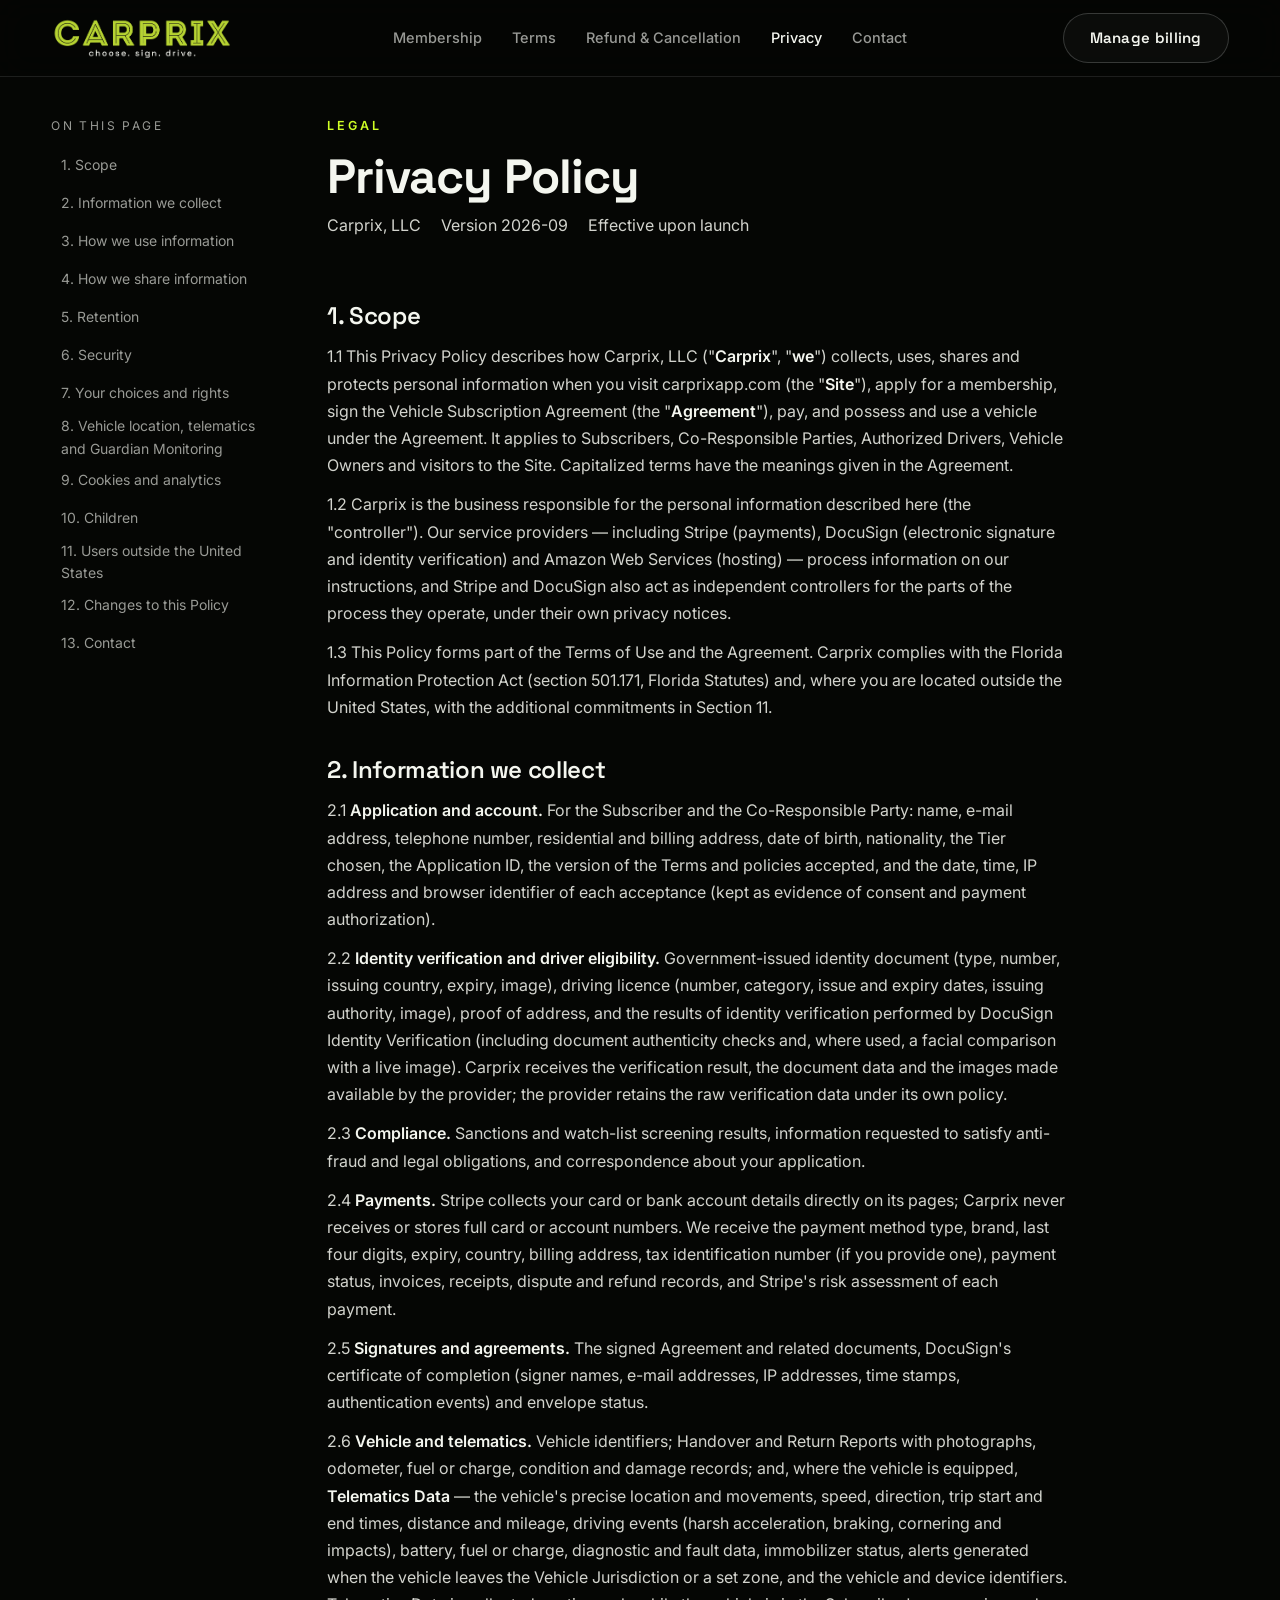
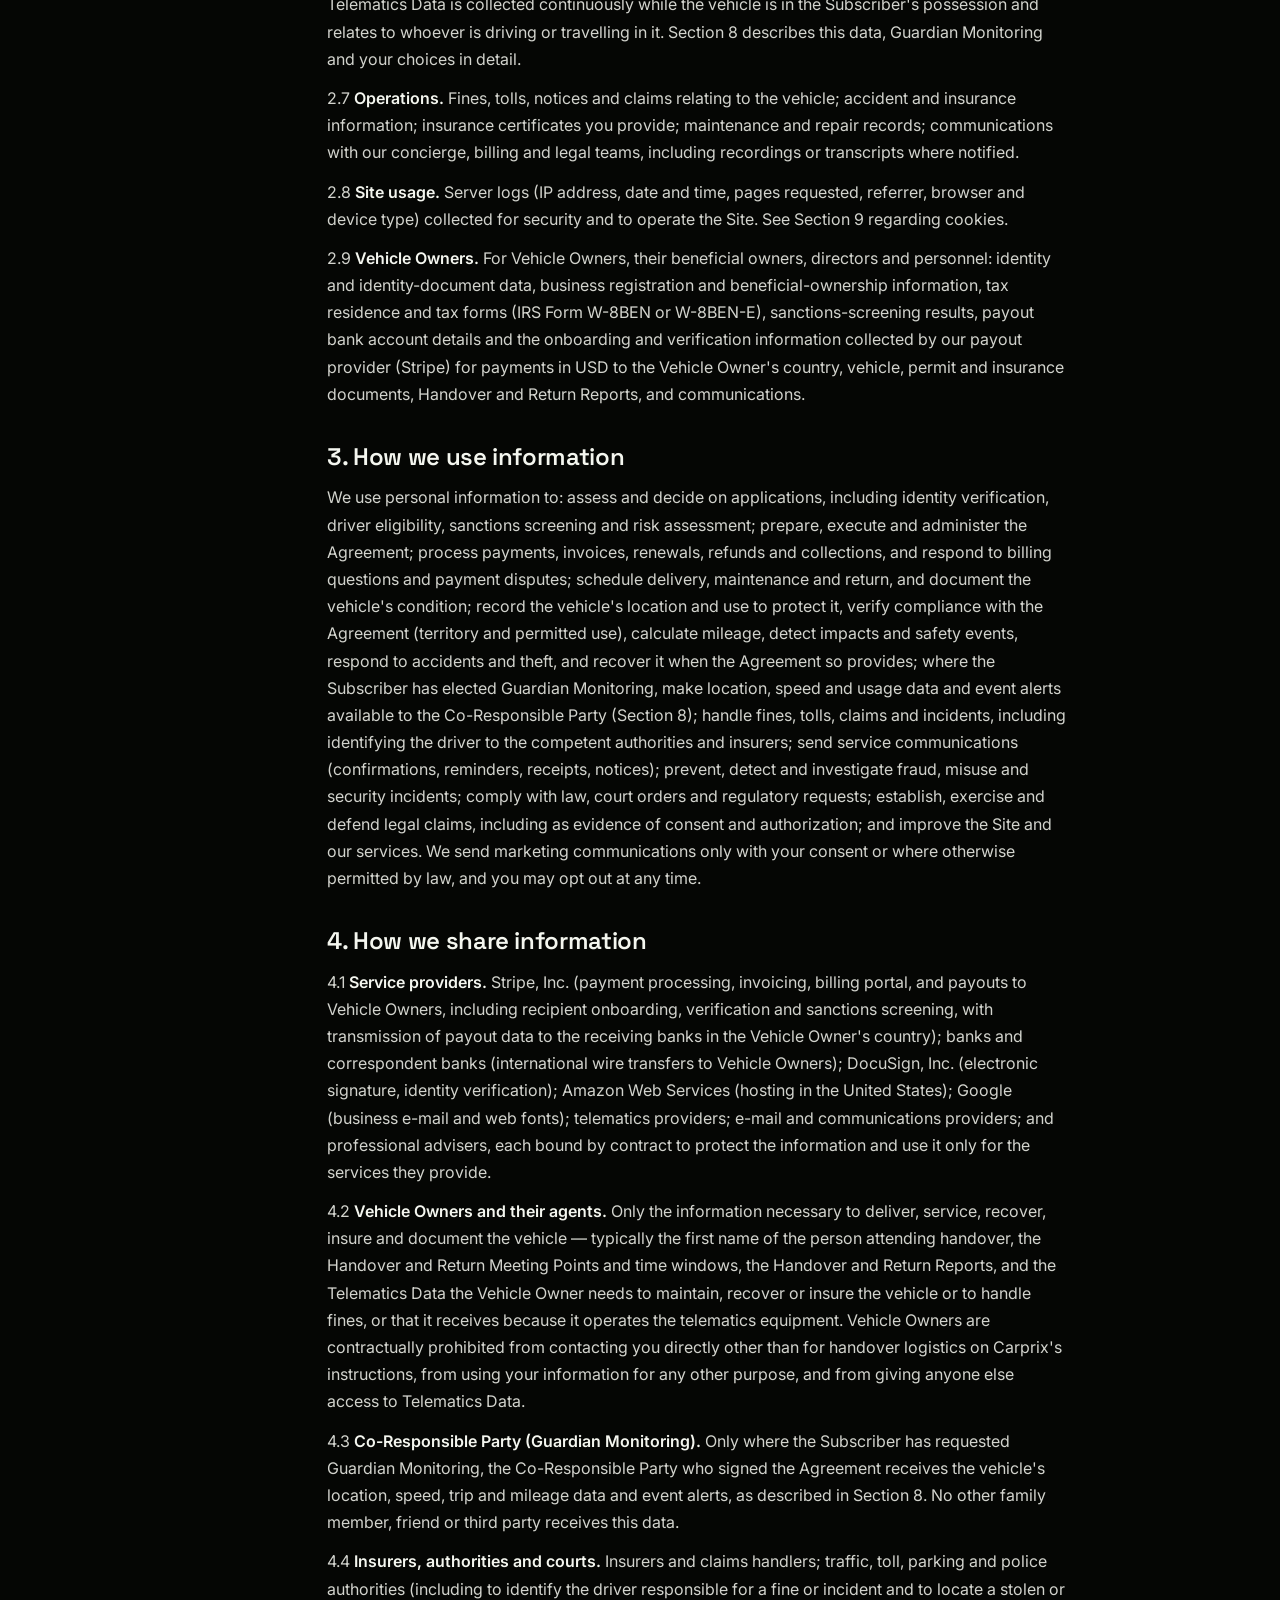
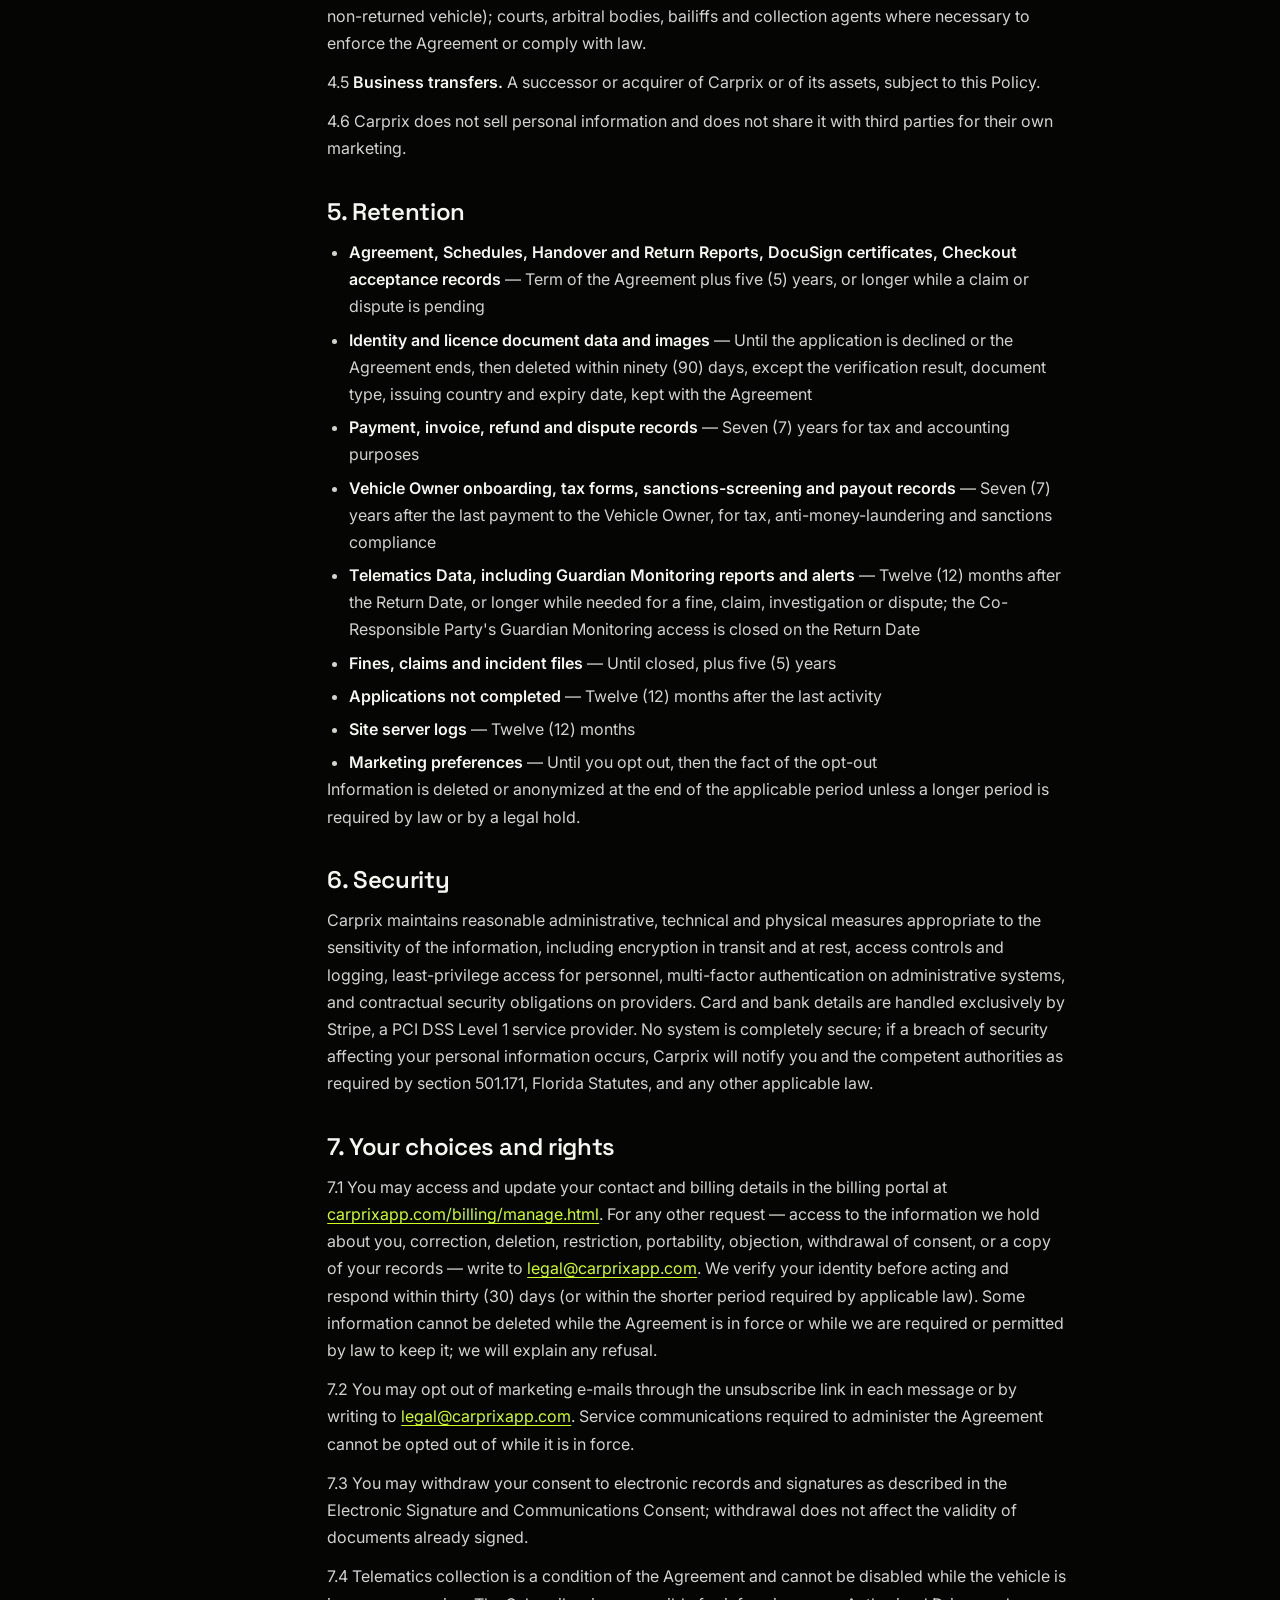
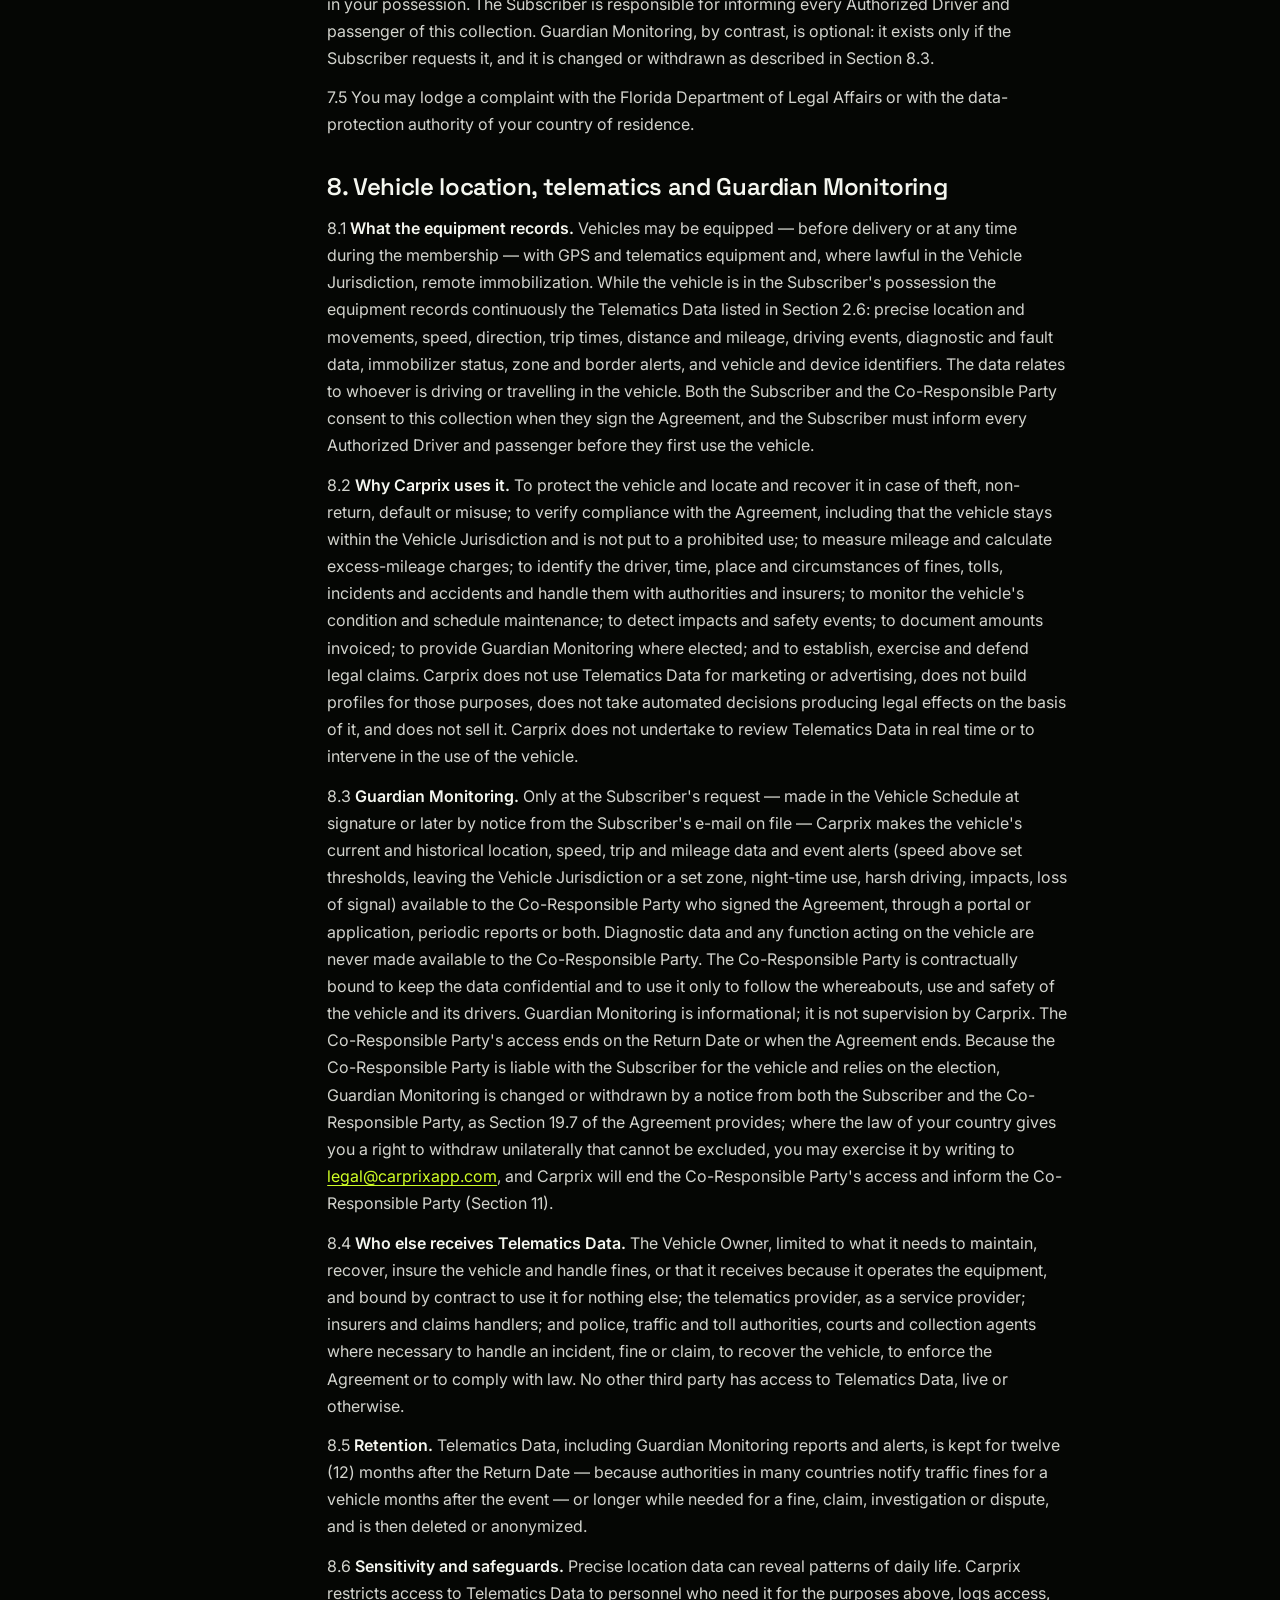
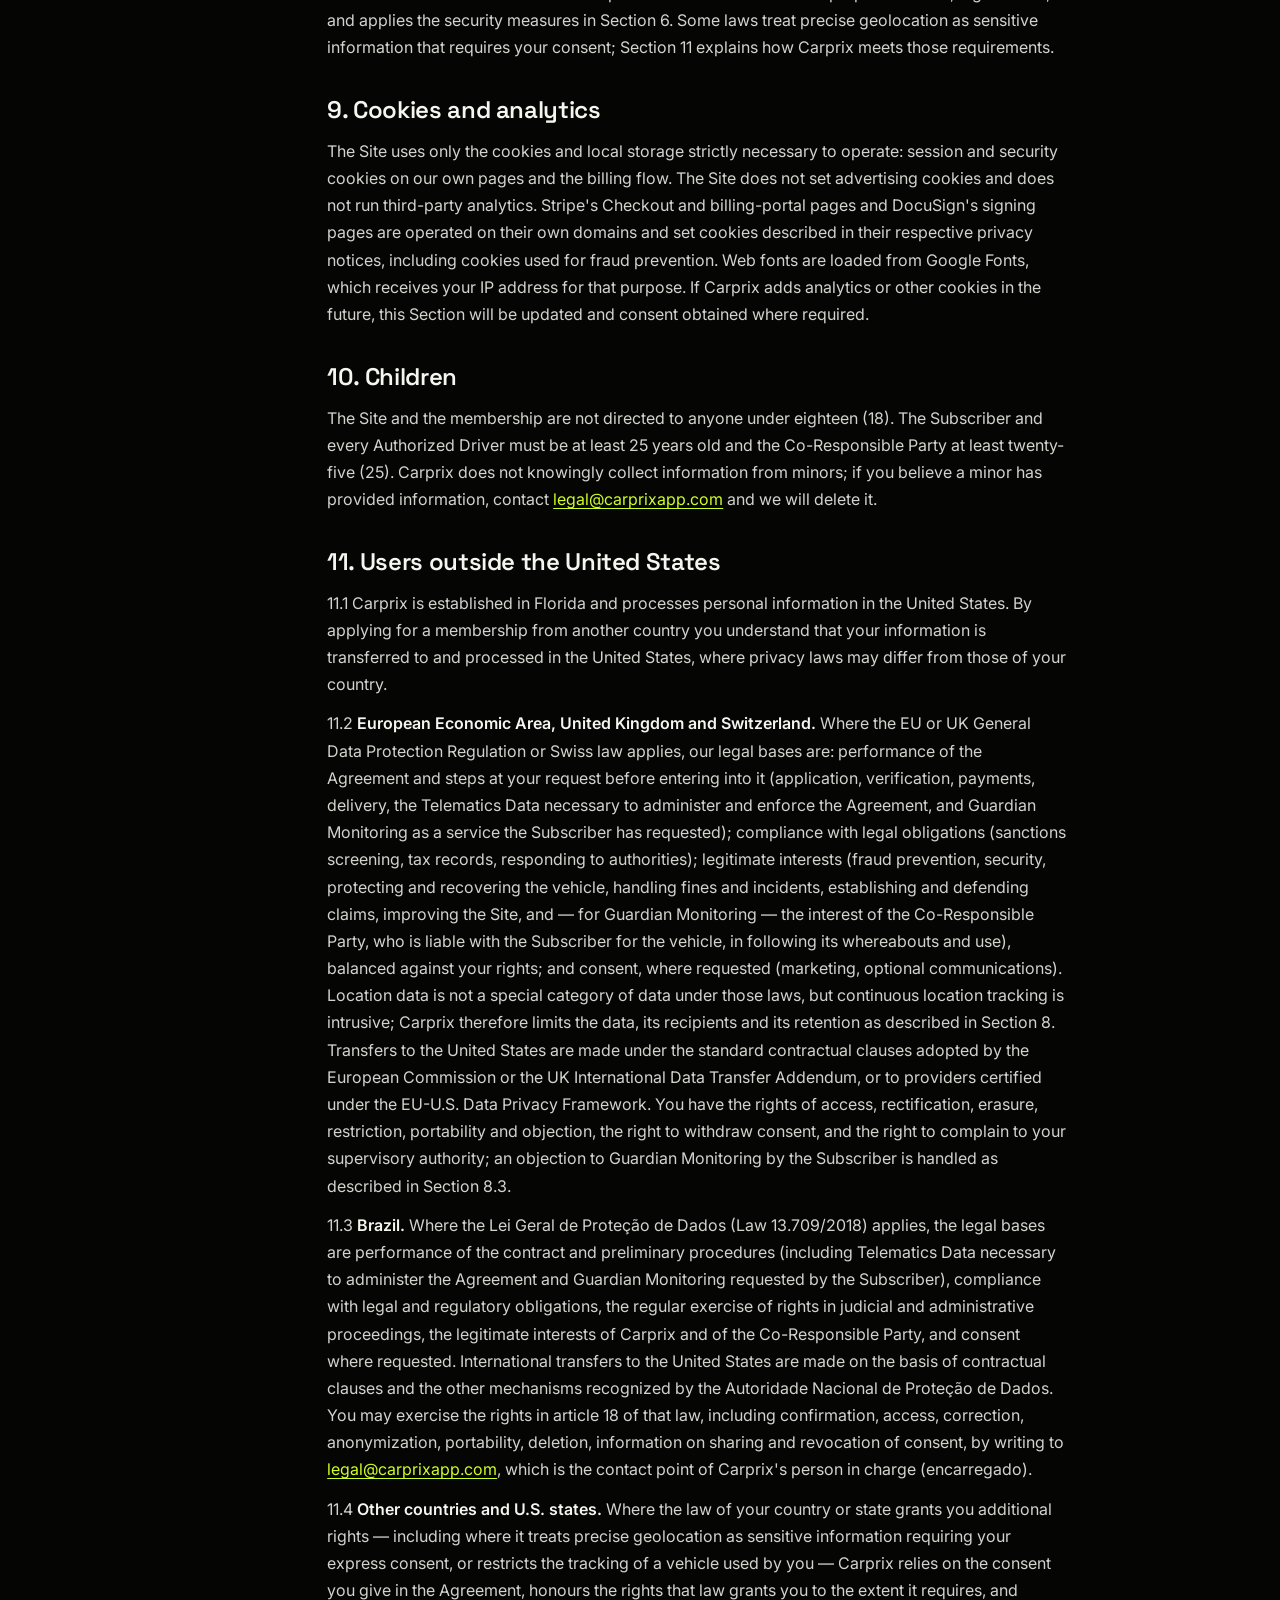
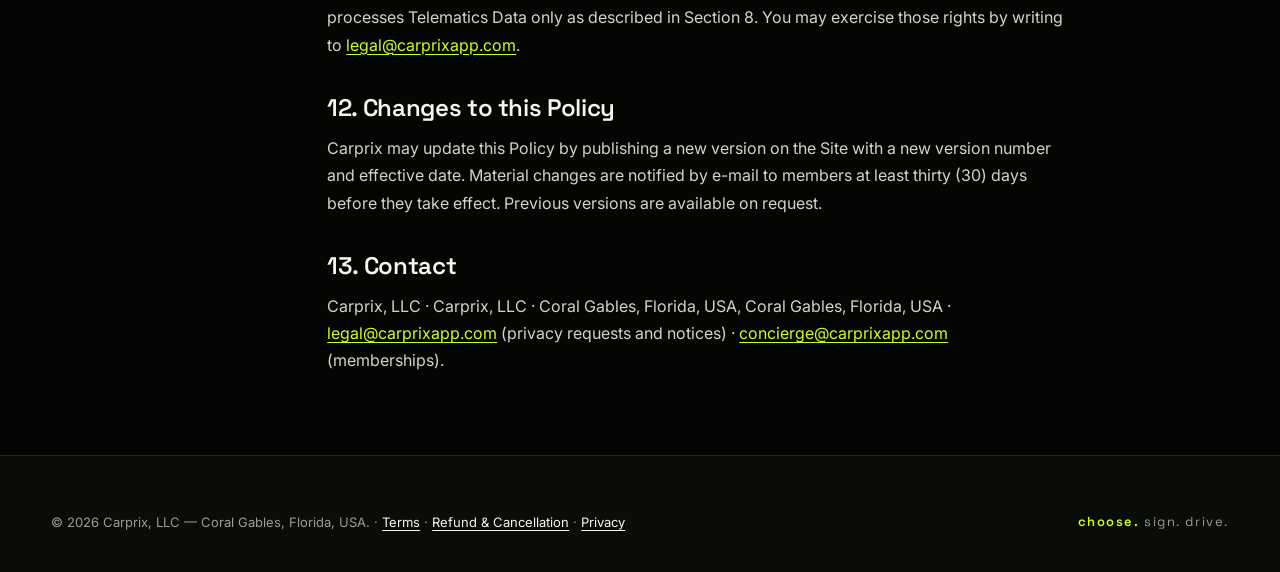
==== privacy/index.html @ 709ca049 "Site v0.3.2 — choose. sign. drive. (luxury SUVs by quarterly subscription) Published copy of carprix" ====
<!DOCTYPE html>
<html lang="en">
<head>
<meta charset="UTF-8">
<meta name="viewport" content="width=device-width, initial-scale=1.0">
<title>Privacy Policy — Carprix</title>
<meta name="description" content="How Carprix, LLC collects, uses, shares and protects personal information on carprixapp.com and throughout a membership.">
<!-- noindex until counsel sign-off (D9) -->
<meta name="robots" content="noindex, follow">
<link rel="canonical" href="https://carprixapp.com/privacy/">
<meta name="theme-color" content="#050604">
<link rel="icon" type="image/png" sizes="32x32" href="/assets/favicon-32.png">
<link rel="icon" type="image/png" sizes="64x64" href="/assets/favicon-64.png">
<link rel="apple-touch-icon" href="/assets/apple-touch-icon.png">
<link rel="preconnect" href="https://fonts.googleapis.com">
<link rel="preconnect" href="https://fonts.gstatic.com" crossorigin>
<link href="https://fonts.googleapis.com/css2?family=Space+Grotesk:wght@500;600;700&family=Inter:wght@400;500;600&display=swap" rel="stylesheet">
<link rel="stylesheet" href="/css/carprix.css">
</head>
<body>
<a class="skip-link" href="#main">Skip to content</a>

<header class="header header--solid">
  <div class="container nav">
    <a class="brand" href="/" aria-label="Carprix — home">
      <picture>
        <source srcset="/assets/logo-wordmark.webp" type="image/webp">
        <img src="/assets/logo-wordmark.png" alt="CARPRIX — choose. sign. drive." width="1756" height="376">
      </picture>
    </a>
    <nav class="nav-links" id="navLinks" aria-label="Main navigation">
      <a href="/#membership">Membership</a>
      <a href="/terms/">Terms</a>
      <a href="/refund-policy/">Refund &amp; Cancellation</a>
      <a href="/privacy/" aria-current="page">Privacy</a>
      <a href="/#contact">Contact</a>
    </nav>
    <a class="btn btn-ghost" href="/billing/manage.html">Manage billing</a>
    <button class="menu-toggle" type="button" id="menuToggle" aria-label="Open menu" aria-expanded="false" aria-controls="navLinks">
      <svg class="ico-open" viewBox="0 0 24 24" fill="none" stroke="currentColor" stroke-width="2" stroke-linecap="round" aria-hidden="true"><path d="M4 7h16M4 12h16M4 17h16"/></svg>
      <svg class="ico-close" viewBox="0 0 24 24" fill="none" stroke="currentColor" stroke-width="2" stroke-linecap="round" aria-hidden="true"><path d="M6 6l12 12M18 6L6 18"/></svg>
    </button>
  </div>
</header>

<main id="main" class="legal">
  <div class="container legal__grid">

    <nav class="legal__toc" aria-label="On this page">
      <div class="t">On this page</div>
      <ol>
        <li><a href="#scope">1. Scope</a></li>
        <li><a href="#collect">2. Information we collect</a></li>
        <li><a href="#use">3. How we use information</a></li>
        <li><a href="#share">4. How we share information</a></li>
        <li><a href="#retention">5. Retention</a></li>
        <li><a href="#security">6. Security</a></li>
        <li><a href="#rights">7. Your choices and rights</a></li>
        <li><a href="#telematics">8. Vehicle location, telematics and Guardian Monitoring</a></li>
        <li><a href="#cookies">9. Cookies and analytics</a></li>
        <li><a href="#children">10. Children</a></li>
        <li><a href="#international">11. Users outside the United States</a></li>
        <li><a href="#changes">12. Changes to this Policy</a></li>
        <li><a href="#contact">13. Contact</a></li>
      </ol>
    </nav>

    <article class="legal__body">
      <div class="kicker">Legal</div>
      <h1>Privacy Policy</h1>
      <p class="legal__meta"><span>Carprix, LLC</span><span>Version <time datetime="2026-09">2026-09</time></span><span>Effective upon launch</span></p>

      <section id="scope" aria-labelledby="h-scope">
        <h2 id="h-scope">1. Scope</h2>
        <p>1.1 This Privacy Policy describes how Carprix, LLC ("<strong>Carprix</strong>", "<strong>we</strong>") collects, uses, shares and protects personal information when you visit carprixapp.com (the "<strong>Site</strong>"), apply for a membership, sign the Vehicle Subscription Agreement (the "<strong>Agreement</strong>"), pay, and possess and use a vehicle under the Agreement. It applies to Subscribers, Co-Responsible Parties, Authorized Drivers, Vehicle Owners and visitors to the Site. Capitalized terms have the meanings given in the Agreement.</p>
        <p>1.2 Carprix is the business responsible for the personal information described here (the "controller"). Our service providers — including Stripe (payments), DocuSign (electronic signature and identity verification) and Amazon Web Services (hosting) — process information on our instructions, and Stripe and DocuSign also act as independent controllers for the parts of the process they operate, under their own privacy notices.</p>
        <p>1.3 This Policy forms part of the Terms of Use and the Agreement. Carprix complies with the Florida Information Protection Act (section 501.171, Florida Statutes) and, where you are located outside the United States, with the additional commitments in Section 11.</p>
      </section>

      <section id="collect" aria-labelledby="h-collect">
        <h2 id="h-collect">2. Information we collect</h2>
        <p>2.1 <strong>Application and account.</strong> For the Subscriber and the Co-Responsible Party: name, e-mail address, telephone number, residential and billing address, date of birth, nationality, the Tier chosen, the Application ID, the version of the Terms and policies accepted, and the date, time, IP address and browser identifier of each acceptance (kept as evidence of consent and payment authorization).</p>
        <p>2.2 <strong>Identity verification and driver eligibility.</strong> Government-issued identity document (type, number, issuing country, expiry, image), driving licence (number, category, issue and expiry dates, issuing authority, image), proof of address, and the results of identity verification performed by DocuSign Identity Verification (including document authenticity checks and, where used, a facial comparison with a live image). Carprix receives the verification result, the document data and the images made available by the provider; the provider retains the raw verification data under its own policy.</p>
        <p>2.3 <strong>Compliance.</strong> Sanctions and watch-list screening results, information requested to satisfy anti-fraud and legal obligations, and correspondence about your application.</p>
        <p>2.4 <strong>Payments.</strong> Stripe collects your card or bank account details directly on its pages; Carprix never receives or stores full card or account numbers. We receive the payment method type, brand, last four digits, expiry, country, billing address, tax identification number (if you provide one), payment status, invoices, receipts, dispute and refund records, and Stripe's risk assessment of each payment.</p>
        <p>2.5 <strong>Signatures and agreements.</strong> The signed Agreement and related documents, DocuSign's certificate of completion (signer names, e-mail addresses, IP addresses, time stamps, authentication events) and envelope status.</p>
        <p>2.6 <strong>Vehicle and telematics.</strong> Vehicle identifiers; Handover and Return Reports with photographs, odometer, fuel or charge, condition and damage records; and, where the vehicle is equipped, <strong>Telematics Data</strong> — the vehicle's precise location and movements, speed, direction, trip start and end times, distance and mileage, driving events (harsh acceleration, braking, cornering and impacts), battery, fuel or charge, diagnostic and fault data, immobilizer status, alerts generated when the vehicle leaves the Vehicle Jurisdiction or a set zone, and the vehicle and device identifiers. Telematics Data is collected continuously while the vehicle is in the Subscriber's possession and relates to whoever is driving or travelling in it. Section 8 describes this data, Guardian Monitoring and your choices in detail.</p>
        <p>2.7 <strong>Operations.</strong> Fines, tolls, notices and claims relating to the vehicle; accident and insurance information; insurance certificates you provide; maintenance and repair records; communications with our concierge, billing and legal teams, including recordings or transcripts where notified.</p>
        <p>2.8 <strong>Site usage.</strong> Server logs (IP address, date and time, pages requested, referrer, browser and device type) collected for security and to operate the Site. See Section 9 regarding cookies.</p>
        <p>2.9 <strong>Vehicle Owners.</strong> For Vehicle Owners, their beneficial owners, directors and personnel: identity and identity-document data, business registration and beneficial-ownership information, tax residence and tax forms (IRS Form W-8BEN or W-8BEN-E), sanctions-screening results, payout bank account details and the onboarding and verification information collected by our payout provider (Stripe) for payments in USD to the Vehicle Owner's country, vehicle, permit and insurance documents, Handover and Return Reports, and communications.</p>
      </section>

      <section id="use" aria-labelledby="h-use">
        <h2 id="h-use">3. How we use information</h2>
        <p>We use personal information to: assess and decide on applications, including identity verification, driver eligibility, sanctions screening and risk assessment; prepare, execute and administer the Agreement; process payments, invoices, renewals, refunds and collections, and respond to billing questions and payment disputes; schedule delivery, maintenance and return, and document the vehicle's condition; record the vehicle's location and use to protect it, verify compliance with the Agreement (territory and permitted use), calculate mileage, detect impacts and safety events, respond to accidents and theft, and recover it when the Agreement so provides; where the Subscriber has elected Guardian Monitoring, make location, speed and usage data and event alerts available to the Co-Responsible Party (Section 8); handle fines, tolls, claims and incidents, including identifying the driver to the competent authorities and insurers; send service communications (confirmations, reminders, receipts, notices); prevent, detect and investigate fraud, misuse and security incidents; comply with law, court orders and regulatory requests; establish, exercise and defend legal claims, including as evidence of consent and authorization; and improve the Site and our services. We send marketing communications only with your consent or where otherwise permitted by law, and you may opt out at any time.</p>
      </section>

      <section id="share" aria-labelledby="h-share">
        <h2 id="h-share">4. How we share information</h2>
        <p>4.1 <strong>Service providers.</strong> Stripe, Inc. (payment processing, invoicing, billing portal, and payouts to Vehicle Owners, including recipient onboarding, verification and sanctions screening, with transmission of payout data to the receiving banks in the Vehicle Owner's country); banks and correspondent banks (international wire transfers to Vehicle Owners); DocuSign, Inc. (electronic signature, identity verification); Amazon Web Services (hosting in the United States); Google (business e-mail and web fonts); telematics providers; e-mail and communications providers; and professional advisers, each bound by contract to protect the information and use it only for the services they provide.</p>
        <p>4.2 <strong>Vehicle Owners and their agents.</strong> Only the information necessary to deliver, service, recover, insure and document the vehicle — typically the first name of the person attending handover, the Handover and Return Meeting Points and time windows, the Handover and Return Reports, and the Telematics Data the Vehicle Owner needs to maintain, recover or insure the vehicle or to handle fines, or that it receives because it operates the telematics equipment. Vehicle Owners are contractually prohibited from contacting you directly other than for handover logistics on Carprix's instructions, from using your information for any other purpose, and from giving anyone else access to Telematics Data.</p>
        <p>4.3 <strong>Co-Responsible Party (Guardian Monitoring).</strong> Only where the Subscriber has requested Guardian Monitoring, the Co-Responsible Party who signed the Agreement receives the vehicle's location, speed, trip and mileage data and event alerts, as described in Section 8. No other family member, friend or third party receives this data.</p>
        <p>4.4 <strong>Insurers, authorities and courts.</strong> Insurers and claims handlers; traffic, toll, parking and police authorities (including to identify the driver responsible for a fine or incident and to locate a stolen or non-returned vehicle); courts, arbitral bodies, bailiffs and collection agents where necessary to enforce the Agreement or comply with law.</p>
        <p>4.5 <strong>Business transfers.</strong> A successor or acquirer of Carprix or of its assets, subject to this Policy.</p>
        <p>4.6 Carprix does not sell personal information and does not share it with third parties for their own marketing.</p>
      </section>

      <section id="retention" aria-labelledby="h-retention">
        <h2 id="h-retention">5. Retention</h2>
      <ul>
        <li><strong>Agreement, Schedules, Handover and Return Reports, DocuSign certificates, Checkout acceptance records</strong> — Term of the Agreement plus five (5) years, or longer while a claim or dispute is pending</li>
        <li><strong>Identity and licence document data and images</strong> — Until the application is declined or the Agreement ends, then deleted within ninety (90) days, except the verification result, document type, issuing country and expiry date, kept with the Agreement</li>
        <li><strong>Payment, invoice, refund and dispute records</strong> — Seven (7) years for tax and accounting purposes</li>
        <li><strong>Vehicle Owner onboarding, tax forms, sanctions-screening and payout records</strong> — Seven (7) years after the last payment to the Vehicle Owner, for tax, anti-money-laundering and sanctions compliance</li>
        <li><strong>Telematics Data, including Guardian Monitoring reports and alerts</strong> — Twelve (12) months after the Return Date, or longer while needed for a fine, claim, investigation or dispute; the Co-Responsible Party's Guardian Monitoring access is closed on the Return Date</li>
        <li><strong>Fines, claims and incident files</strong> — Until closed, plus five (5) years</li>
        <li><strong>Applications not completed</strong> — Twelve (12) months after the last activity</li>
        <li><strong>Site server logs</strong> — Twelve (12) months</li>
        <li><strong>Marketing preferences</strong> — Until you opt out, then the fact of the opt-out</li>
      </ul>
        <p>Information is deleted or anonymized at the end of the applicable period unless a longer period is required by law or by a legal hold.</p>
      </section>

      <section id="security" aria-labelledby="h-security">
        <h2 id="h-security">6. Security</h2>
        <p>Carprix maintains reasonable administrative, technical and physical measures appropriate to the sensitivity of the information, including encryption in transit and at rest, access controls and logging, least-privilege access for personnel, multi-factor authentication on administrative systems, and contractual security obligations on providers. Card and bank details are handled exclusively by Stripe, a PCI DSS Level 1 service provider. No system is completely secure; if a breach of security affecting your personal information occurs, Carprix will notify you and the competent authorities as required by section 501.171, Florida Statutes, and any other applicable law.</p>
      </section>

      <section id="rights" aria-labelledby="h-rights">
        <h2 id="h-rights">7. Your choices and rights</h2>
        <p>7.1 You may access and update your contact and billing details in the billing portal at <a href="https://carprixapp.com/billing/manage.html">carprixapp.com/billing/manage.html</a>. For any other request — access to the information we hold about you, correction, deletion, restriction, portability, objection, withdrawal of consent, or a copy of your records — write to <a href="mailto:legal@carprixapp.com">legal@carprixapp.com</a>. We verify your identity before acting and respond within thirty (30) days (or within the shorter period required by applicable law). Some information cannot be deleted while the Agreement is in force or while we are required or permitted by law to keep it; we will explain any refusal.</p>
        <p>7.2 You may opt out of marketing e-mails through the unsubscribe link in each message or by writing to <a href="mailto:legal@carprixapp.com">legal@carprixapp.com</a>. Service communications required to administer the Agreement cannot be opted out of while it is in force.</p>
        <p>7.3 You may withdraw your consent to electronic records and signatures as described in the Electronic Signature and Communications Consent; withdrawal does not affect the validity of documents already signed.</p>
        <p>7.4 Telematics collection is a condition of the Agreement and cannot be disabled while the vehicle is in your possession. The Subscriber is responsible for informing every Authorized Driver and passenger of this collection. Guardian Monitoring, by contrast, is optional: it exists only if the Subscriber requests it, and it is changed or withdrawn as described in Section 8.3.</p>
        <p>7.5 You may lodge a complaint with the Florida Department of Legal Affairs or with the data-protection authority of your country of residence.</p>
      </section>

      <section id="telematics" aria-labelledby="h-telematics">
        <h2 id="h-telematics">8. Vehicle location, telematics and Guardian Monitoring</h2>
        <p>8.1 <strong>What the equipment records.</strong> Vehicles may be equipped — before delivery or at any time during the membership — with GPS and telematics equipment and, where lawful in the Vehicle Jurisdiction, remote immobilization. While the vehicle is in the Subscriber's possession the equipment records continuously the Telematics Data listed in Section 2.6: precise location and movements, speed, direction, trip times, distance and mileage, driving events, diagnostic and fault data, immobilizer status, zone and border alerts, and vehicle and device identifiers. The data relates to whoever is driving or travelling in the vehicle. Both the Subscriber and the Co-Responsible Party consent to this collection when they sign the Agreement, and the Subscriber must inform every Authorized Driver and passenger before they first use the vehicle.</p>
        <p>8.2 <strong>Why Carprix uses it.</strong> To protect the vehicle and locate and recover it in case of theft, non-return, default or misuse; to verify compliance with the Agreement, including that the vehicle stays within the Vehicle Jurisdiction and is not put to a prohibited use; to measure mileage and calculate excess-mileage charges; to identify the driver, time, place and circumstances of fines, tolls, incidents and accidents and handle them with authorities and insurers; to monitor the vehicle's condition and schedule maintenance; to detect impacts and safety events; to document amounts invoiced; to provide Guardian Monitoring where elected; and to establish, exercise and defend legal claims. Carprix does not use Telematics Data for marketing or advertising, does not build profiles for those purposes, does not take automated decisions producing legal effects on the basis of it, and does not sell it. Carprix does not undertake to review Telematics Data in real time or to intervene in the use of the vehicle.</p>
        <p>8.3 <strong>Guardian Monitoring.</strong> Only at the Subscriber's request — made in the Vehicle Schedule at signature or later by notice from the Subscriber's e-mail on file — Carprix makes the vehicle's current and historical location, speed, trip and mileage data and event alerts (speed above set thresholds, leaving the Vehicle Jurisdiction or a set zone, night-time use, harsh driving, impacts, loss of signal) available to the Co-Responsible Party who signed the Agreement, through a portal or application, periodic reports or both. Diagnostic data and any function acting on the vehicle are never made available to the Co-Responsible Party. The Co-Responsible Party is contractually bound to keep the data confidential and to use it only to follow the whereabouts, use and safety of the vehicle and its drivers. Guardian Monitoring is informational; it is not supervision by Carprix. The Co-Responsible Party's access ends on the Return Date or when the Agreement ends. Because the Co-Responsible Party is liable with the Subscriber for the vehicle and relies on the election, Guardian Monitoring is changed or withdrawn by a notice from both the Subscriber and the Co-Responsible Party, as Section 19.7 of the Agreement provides; where the law of your country gives you a right to withdraw unilaterally that cannot be excluded, you may exercise it by writing to <a href="mailto:legal@carprixapp.com">legal@carprixapp.com</a>, and Carprix will end the Co-Responsible Party's access and inform the Co-Responsible Party (Section 11).</p>
        <p>8.4 <strong>Who else receives Telematics Data.</strong> The Vehicle Owner, limited to what it needs to maintain, recover, insure the vehicle and handle fines, or that it receives because it operates the equipment, and bound by contract to use it for nothing else; the telematics provider, as a service provider; insurers and claims handlers; and police, traffic and toll authorities, courts and collection agents where necessary to handle an incident, fine or claim, to recover the vehicle, to enforce the Agreement or to comply with law. No other third party has access to Telematics Data, live or otherwise.</p>
        <p>8.5 <strong>Retention.</strong> Telematics Data, including Guardian Monitoring reports and alerts, is kept for twelve (12) months after the Return Date — because authorities in many countries notify traffic fines for a vehicle months after the event — or longer while needed for a fine, claim, investigation or dispute, and is then deleted or anonymized.</p>
        <p>8.6 <strong>Sensitivity and safeguards.</strong> Precise location data can reveal patterns of daily life. Carprix restricts access to Telematics Data to personnel who need it for the purposes above, logs access, and applies the security measures in Section 6. Some laws treat precise geolocation as sensitive information that requires your consent; Section 11 explains how Carprix meets those requirements.</p>
      </section>

      <section id="cookies" aria-labelledby="h-cookies">
        <h2 id="h-cookies">9. Cookies and analytics</h2>
        <p>The Site uses only the cookies and local storage strictly necessary to operate: session and security cookies on our own pages and the billing flow. The Site does not set advertising cookies and does not run third-party analytics. Stripe's Checkout and billing-portal pages and DocuSign's signing pages are operated on their own domains and set cookies described in their respective privacy notices, including cookies used for fraud prevention. Web fonts are loaded from Google Fonts, which receives your IP address for that purpose. If Carprix adds analytics or other cookies in the future, this Section will be updated and consent obtained where required.</p>
      </section>

      <section id="children" aria-labelledby="h-children">
        <h2 id="h-children">10. Children</h2>
        <p>The Site and the membership are not directed to anyone under eighteen (18). The Subscriber and every Authorized Driver must be at least 25 years old and the Co-Responsible Party at least twenty-five (25). Carprix does not knowingly collect information from minors; if you believe a minor has provided information, contact <a href="mailto:legal@carprixapp.com">legal@carprixapp.com</a> and we will delete it.</p>
      </section>

      <section id="international" aria-labelledby="h-international">
        <h2 id="h-international">11. Users outside the United States</h2>
        <p>11.1 Carprix is established in Florida and processes personal information in the United States. By applying for a membership from another country you understand that your information is transferred to and processed in the United States, where privacy laws may differ from those of your country.</p>
        <p>11.2 <strong>European Economic Area, United Kingdom and Switzerland.</strong> Where the EU or UK General Data Protection Regulation or Swiss law applies, our legal bases are: performance of the Agreement and steps at your request before entering into it (application, verification, payments, delivery, the Telematics Data necessary to administer and enforce the Agreement, and Guardian Monitoring as a service the Subscriber has requested); compliance with legal obligations (sanctions screening, tax records, responding to authorities); legitimate interests (fraud prevention, security, protecting and recovering the vehicle, handling fines and incidents, establishing and defending claims, improving the Site, and — for Guardian Monitoring — the interest of the Co-Responsible Party, who is liable with the Subscriber for the vehicle, in following its whereabouts and use), balanced against your rights; and consent, where requested (marketing, optional communications). Location data is not a special category of data under those laws, but continuous location tracking is intrusive; Carprix therefore limits the data, its recipients and its retention as described in Section 8. Transfers to the United States are made under the standard contractual clauses adopted by the European Commission or the UK International Data Transfer Addendum, or to providers certified under the EU-U.S. Data Privacy Framework. You have the rights of access, rectification, erasure, restriction, portability and objection, the right to withdraw consent, and the right to complain to your supervisory authority; an objection to Guardian Monitoring by the Subscriber is handled as described in Section 8.3.</p>
        <p>11.3 <strong>Brazil.</strong> Where the Lei Geral de Proteção de Dados (Law 13.709/2018) applies, the legal bases are performance of the contract and preliminary procedures (including Telematics Data necessary to administer the Agreement and Guardian Monitoring requested by the Subscriber), compliance with legal and regulatory obligations, the regular exercise of rights in judicial and administrative proceedings, the legitimate interests of Carprix and of the Co-Responsible Party, and consent where requested. International transfers to the United States are made on the basis of contractual clauses and the other mechanisms recognized by the Autoridade Nacional de Proteção de Dados. You may exercise the rights in article 18 of that law, including confirmation, access, correction, anonymization, portability, deletion, information on sharing and revocation of consent, by writing to <a href="mailto:legal@carprixapp.com">legal@carprixapp.com</a>, which is the contact point of Carprix's person in charge (encarregado).</p>
        <p>11.4 <strong>Other countries and U.S. states.</strong> Where the law of your country or state grants you additional rights — including where it treats precise geolocation as sensitive information requiring your express consent, or restricts the tracking of a vehicle used by you — Carprix relies on the consent you give in the Agreement, honours the rights that law grants you to the extent it requires, and processes Telematics Data only as described in Section 8. You may exercise those rights by writing to <a href="mailto:legal@carprixapp.com">legal@carprixapp.com</a>.</p>
      </section>

      <section id="changes" aria-labelledby="h-changes">
        <h2 id="h-changes">12. Changes to this Policy</h2>
        <p>Carprix may update this Policy by publishing a new version on the Site with a new version number and effective date. Material changes are notified by e-mail to members at least thirty (30) days before they take effect. Previous versions are available on request.</p>
      </section>

      <section id="contact" aria-labelledby="h-contact">
        <h2 id="h-contact">13. Contact</h2>
        <p>Carprix, LLC · Carprix, LLC · Coral Gables, Florida, USA, Coral Gables, Florida, USA · <a href="mailto:legal@carprixapp.com">legal@carprixapp.com</a> (privacy requests and notices) · <a href="mailto:concierge@carprixapp.com">concierge@carprixapp.com</a> (memberships).</p>
      </section>
    </article>
  </div>
</main>

<footer class="footer">
  <div class="container">
    <div class="foot-bottom foot-bottom--solo">
      <span>© 2026 Carprix, LLC — Coral Gables, Florida, USA. · <a href="/terms/">Terms</a> · <a href="/refund-policy/">Refund &amp; Cancellation</a> · <a href="/privacy/">Privacy</a></span>
      <span class="tag"><b>choose.</b> sign. drive.</span>
    </div>
  </div>
</footer>

<script src="/js/site.js" defer></script>
</body>
</html>
---- css/carprix.css ----
/* ==========================================================================
   Carprix — site stylesheet (carprixapp.com)
   choose. sign. drive.
   Mobile-first · no framework · BEM per block on top of :root tokens.
   Contrast (on #050604): text 18.7:1 · lime 17.3:1 · muted ≈7:1 · muted-2 5.5:1
   ========================================================================== */

:root {
  --lime: #CFFE25;
  --lime-soft: #B7D332;
  --navy: #0E284B;
  --bg: #050604;
  --bg-2: #0A0C07;
  --panel: rgba(255, 255, 255, .05);
  --panel-2: rgba(255, 255, 255, .08);
  --line: rgba(255, 255, 255, .10);
  --line-2: rgba(255, 255, 255, .18);
  --text: #F4F6EF;
  --muted: rgba(244, 246, 239, .62);
  --muted-2: #7E8577;
  --on-lime: #0B0D06;
  --danger: #FF9D8F;
  --ok: var(--lime);
  --radius: 20px;
  --radius-sm: 12px;
  --font-display: "Space Grotesk", system-ui, -apple-system, "Segoe UI", sans-serif;
  --font-text: "Inter", system-ui, -apple-system, "Segoe UI", sans-serif;
  --header-h: 76px;
  --focus: 2px solid var(--lime);
  color-scheme: dark;
}

/* ---------- Base ---------- */
*, *::before, *::after { box-sizing: border-box; margin: 0; padding: 0; }
html { scroll-behavior: smooth; overflow-x: clip; -webkit-text-size-adjust: 100%; }
body {
  background: var(--bg);
  color: var(--text);
  font-family: var(--font-text);
  font-size: 16px;
  line-height: 1.6;
  -webkit-font-smoothing: antialiased;
  overflow-x: clip;
  min-height: 100svh;
}
h1, h2, h3, h4 { text-wrap: balance; font-family: var(--font-display); letter-spacing: -.015em; line-height: 1.1; }
img, svg, video { max-width: 100%; display: block; }
img { height: auto; }
a { color: inherit; text-decoration: none; }
p a, li a, .fine a, .legal a { color: var(--lime); text-decoration: underline; text-underline-offset: 3px; text-decoration-thickness: 1px; }
p a:hover, li a:hover, .fine a:hover, .legal a:hover { text-decoration-thickness: 2px; }
button { font: inherit; color: inherit; }
ul[role="list"], ol[role="list"] { list-style: none; }
[hidden] { display: none !important; }
:focus-visible { outline: var(--focus); outline-offset: 3px; border-radius: 4px; }
.btn-lime:focus-visible, .plan__cta:focus-visible { outline-color: var(--text); }
::selection { background: var(--lime); color: var(--on-lime); }

.container { width: min(1180px, 92%); margin-inline: auto; }
.container--narrow { width: min(720px, 92%); }
.visually-hidden {
  position: absolute !important; width: 1px; height: 1px; padding: 0; margin: -1px;
  overflow: hidden; clip: rect(0 0 0 0); clip-path: inset(50%); white-space: nowrap; border: 0;
}
.skip-link {
  position: absolute; left: 16px; top: -100px; z-index: 1000;
  background: var(--lime); color: var(--on-lime); font-weight: 600;
  padding: 12px 18px; border-radius: 999px; transition: top .15s;
}
.skip-link:focus { top: 16px; outline-color: var(--text); }

/* ---------- Header ---------- */
.header {
  position: fixed; inset: 0 0 auto 0; z-index: 100;
  border-bottom: 1px solid transparent;
  transition: background .3s, border-color .3s;
}
.header.scrolled, .header--solid {
  background: rgba(5, 6, 4, .78);
  -webkit-backdrop-filter: blur(16px); backdrop-filter: blur(16px);
  border-bottom-color: var(--line);
}
.nav { display: flex; align-items: center; justify-content: space-between; gap: 16px; height: var(--header-h); }
.brand { display: inline-flex; align-items: center; min-height: 44px; }
.brand img, .brand picture img { height: 34px; width: auto; }
.nav-links {
  display: flex; gap: 6px; align-items: center;
  font-size: 14.5px; font-weight: 500; color: var(--muted);
}
.nav-links a { display: inline-flex; align-items: center; min-height: 44px; padding: 0 12px; border-radius: 999px; transition: color .2s; }
.nav-links a:hover { color: var(--lime); }
.nav-links a[aria-current="page"] { color: var(--text); }
.menu-toggle {
  display: none; width: 44px; height: 44px; align-items: center; justify-content: center;
  background: none; border: 1px solid var(--line); border-radius: 12px; color: var(--text); cursor: pointer;
}
.menu-toggle svg { width: 22px; height: 22px; }
.menu-toggle .ico-close { display: none; }
.menu-toggle[aria-expanded="true"] .ico-open { display: none; }
.menu-toggle[aria-expanded="true"] .ico-close { display: block; }

/* ---------- Buttons ---------- */
.btn {
  display: inline-flex; align-items: center; justify-content: center; gap: 10px;
  min-height: 48px; padding: 12px 26px;
  font-family: var(--font-display); font-weight: 600; font-size: 15px; letter-spacing: .02em;
  border-radius: 999px; border: 1px solid transparent; cursor: pointer; text-align: center;
  transition: transform .2s, box-shadow .2s, background .2s, color .2s, border-color .2s;
  white-space: nowrap;
}
.btn-lime { background: var(--lime); color: var(--on-lime); }
.btn-lime:hover { transform: translateY(-2px); box-shadow: 0 12px 40px rgba(207, 254, 37, .35); }
.btn-ghost { border-color: var(--line-2); color: var(--text); background: rgba(255, 255, 255, .03); }
.btn-ghost:hover { border-color: var(--lime); color: var(--lime); }
.btn-dark { background: var(--on-lime); color: var(--lime); }
.btn-dark:hover { transform: translateY(-2px); box-shadow: 0 14px 40px rgba(11, 13, 6, .35); }
.btn-block { width: 100%; }
.btn .arr { transition: transform .2s; }
.btn:hover .arr { transform: translateX(4px); }
.btn:disabled, .btn[aria-disabled="true"], .btn[aria-busy="true"] { opacity: .65; cursor: progress; transform: none; box-shadow: none; }
.btn .spinner { display: none; }
.btn[aria-busy="true"] .spinner { display: inline-block; }
.spinner {
  width: 16px; height: 16px; border-radius: 50%; flex: none;
  border: 2px solid currentColor; border-right-color: transparent;
  animation: spin .8s linear infinite;
}
@keyframes spin { to { transform: rotate(360deg); } }

/* ---------- Hero ---------- */
.hero {
  min-height: 100svh; display: flex; align-items: center; overflow: clip;
  padding: calc(var(--header-h) + 64px) 0 72px;
  background:
    radial-gradient(1000px 620px at 82% 30%, rgba(207, 254, 37, .13), transparent 60%),
    radial-gradient(760px 500px at 8% 82%, rgba(14, 40, 75, .55), transparent 65%),
    var(--bg);
}
.hero-grid { display: grid; grid-template-columns: 1fr; gap: 56px; align-items: center; }
.eyebrow {
  display: inline-flex; align-items: flex-start; gap: 10px; text-align: left; line-height: 1.5;
  font-size: 12.5px; font-weight: 600; letter-spacing: .22em; text-transform: uppercase; color: var(--lime);
  border: 1px solid rgba(207, 254, 37, .3); border-radius: 999px; padding: 9px 18px;
  background: rgba(207, 254, 37, .06);
}
.eyebrow::before { content: ""; flex: none; width: 7px; height: 7px; margin-top: .45em; border-radius: 50%; background: var(--lime); box-shadow: 0 0 12px var(--lime); }
h1 { font-size: clamp(40px, 5.4vw, 72px); line-height: 1.04; letter-spacing: -.02em; font-weight: 700; margin: 26px 0 22px; }
h1 em, h2 em { font-style: normal; color: var(--lime); }
.hero-sub { font-size: clamp(16px, 1.4vw, 18.5px); color: var(--muted); max-width: 56ch; }
.hero-ctas { display: flex; gap: 14px; margin-top: 36px; flex-wrap: wrap; }
.hero-note { margin-top: 26px; font-size: 14px; color: var(--muted); display: flex; align-items: flex-start; gap: 8px; }
.hero-note svg { width: 16px; height: 16px; color: var(--lime); flex: none; margin-top: 4px; }

/* Pre-launch notice (D12 GO 4) — discreet status line above the hero eyebrow; removed at the payments GO */
.prelaunch {
  display: flex; width: max-content; max-width: 100%; align-items: center; gap: 10px; margin-bottom: 22px;
  font-family: var(--font-display); font-size: 12.5px; font-weight: 500; letter-spacing: .14em; text-transform: uppercase; color: var(--muted);
}
.prelaunch__dot { flex: none; width: 7px; height: 7px; border-radius: 50%; background: var(--lime); box-shadow: 0 0 12px var(--lime); animation: pulse 2.6s ease-in-out infinite; }
@keyframes pulse { 0%, 100% { opacity: .45; } 50% { opacity: 1; } }

/* Photo placeholder (no vehicle photography yet) */
.ph {
  position: relative; overflow: hidden; border-radius: var(--radius);
  border: 1px solid var(--line);
  background:
    radial-gradient(70% 60% at 30% 20%, rgba(207, 254, 37, .18), transparent 60%),
    radial-gradient(60% 50% at 85% 90%, rgba(14, 40, 75, .9), transparent 70%),
    linear-gradient(160deg, #0F120A, #070806);
  box-shadow: 0 30px 70px rgba(0, 0, 0, .55);
}
.ph::after {
  content: ""; position: absolute; inset: 0; pointer-events: none;
  background: linear-gradient(180deg, transparent 55%, rgba(5, 6, 4, .75));
}
.hero-visual { position: relative; }
.hero-card { min-height: 380px; padding: clamp(24px, 4vw, 40px); display: flex; flex-direction: column; justify-content: space-between; gap: 28px; }
.hero-card__words { font-family: var(--font-display); font-weight: 500; font-size: clamp(34px, 5vw, 62px); line-height: 1.02; letter-spacing: -.02em; }
.hero-card__words span { display: block; color: var(--muted); }
.hero-card__words span:first-child { color: var(--text); }
.hero-card__words span:last-child { color: var(--lime); }
.hero-card__meta { position: relative; z-index: 1; display: flex; flex-wrap: wrap; gap: 10px; align-items: center; justify-content: space-between; }
.chip {
  display: inline-flex; flex-direction: column; gap: 2px;
  background: rgba(10, 12, 7, .82); -webkit-backdrop-filter: blur(10px); backdrop-filter: blur(10px);
  border: 1px solid var(--line); border-radius: 16px; padding: 12px 16px;
  box-shadow: 0 18px 44px rgba(0, 0, 0, .5);
}
.chip .l { font-size: 10.5px; letter-spacing: .16em; text-transform: uppercase; color: var(--muted); }
.chip .v { font-family: var(--font-display); font-weight: 700; font-size: 18px; color: var(--lime); line-height: 1.25; }
.chip .s { font-size: 12px; color: var(--muted); }

/* ---------- Marquee ---------- */
.marquee { border-block: 1px solid var(--line); background: var(--bg-2); overflow: hidden; padding: 17px 0; }
.marquee-track { display: flex; width: max-content; animation: scroll 32s linear infinite; }
.marquee span {
  font-family: var(--font-display); font-weight: 500; font-size: 15px; letter-spacing: .3em; text-transform: uppercase;
  color: var(--muted); padding: 0 24px; white-space: nowrap;
}
.marquee span b { color: var(--lime); font-weight: 600; padding-right: 48px; }
.marquee span i { font-style: normal; text-transform: none; letter-spacing: .16em; color: var(--text); }
@keyframes scroll { to { transform: translateX(-50%); } }

/* ---------- Sections ---------- */
.section { padding: clamp(72px, 9vw, 110px) 0; }
.section--alt { background: var(--bg-2); border-block: 1px solid var(--line); }
.sec-head { max-width: 720px; margin-bottom: clamp(36px, 5vw, 64px); }
.sec-head.center { margin-inline: auto; text-align: center; }
.kicker { font-size: 12.5px; font-weight: 600; letter-spacing: .24em; text-transform: uppercase; color: var(--lime); margin-bottom: 16px; }
h2 { font-size: clamp(30px, 3.6vw, 48px); font-weight: 700; }
.sec-head p { margin-top: 18px; color: var(--muted); font-size: 17px; }

/* How it works */
.how__grid { display: grid; grid-template-columns: 1fr; gap: 20px; counter-reset: step; }
.step {
  position: relative; border: 1px solid var(--line); border-radius: var(--radius); padding: 34px 30px 30px;
  background: linear-gradient(160deg, var(--panel), transparent 70%); overflow: hidden;
  transition: border-color .3s, transform .3s;
}
.step:hover { border-color: rgba(207, 254, 37, .45); transform: translateY(-4px); }
.step__num { font-family: var(--font-display); font-size: 13px; letter-spacing: .2em; color: var(--muted); margin-bottom: 26px; }
.step h3 { font-size: clamp(30px, 3vw, 40px); font-weight: 500; letter-spacing: -.02em; color: var(--lime); margin-bottom: 14px; }
.step p { color: var(--muted); font-size: 15.5px; }
.step__watermark {
  position: absolute; right: -6px; bottom: -34px; font-family: var(--font-display); font-weight: 700;
  font-size: 150px; line-height: 1; color: rgba(255, 255, 255, .03); pointer-events: none; user-select: none;
}

/* Membership (tier cards) */
.pricing__grid { display: grid; gap: 20px; grid-template-columns: 1fr; align-items: stretch; }
.plan {
  position: relative; display: flex; flex-direction: column; gap: 0;
  padding: 32px 28px; border-radius: var(--radius); background: var(--bg-2); border: 1px solid var(--line);
  transition: border-color .3s, transform .3s;
}
.plan:hover { border-color: rgba(207, 254, 37, .4); }
.plan--highlight { border-color: rgba(207, 254, 37, .6); box-shadow: 0 30px 80px -40px rgba(207, 254, 37, .35); }
.plan__name { font-size: 26px; font-weight: 700; letter-spacing: .06em; margin-bottom: 6px; }
.plan__vehicles { font-size: 15px; color: var(--text); margin-bottom: 22px; }
.plan__vehicles small { display: block; color: var(--muted); font-size: 13px; margin-top: 2px; }
.plan__price { display: flex; align-items: baseline; flex-wrap: wrap; gap: 8px; margin-bottom: 6px; }
.plan__amount { font-family: var(--font-display); font-weight: 700; font-size: clamp(36px, 3.4vw, 44px); letter-spacing: -.03em; font-variant-numeric: tabular-nums; }
.plan__period { font-weight: 500; font-size: 15px; color: var(--muted); }
.plan__note { font-size: 13.5px; line-height: 1.5; color: var(--text); margin: 0 0 22px; padding: 10px 12px; border-left: 2px solid var(--lime); background: rgba(207, 254, 37, .05); }
.plan__features { list-style: none; margin: 0 0 28px; display: grid; gap: 10px; font-size: 14.5px; color: var(--text); }
.plan__features li { padding-left: 26px; position: relative; }
.plan__features li::before { content: ""; position: absolute; left: 0; top: .45em; width: 14px; height: 14px; border-radius: 50%; background: rgba(207, 254, 37, .14); border: 1px solid rgba(207, 254, 37, .6); }
.plan__features li::after { content: ""; position: absolute; left: 4px; top: calc(.45em + 3px); width: 5px; height: 7px; border: solid var(--lime); border-width: 0 2px 2px 0; transform: rotate(45deg); }
.plan__cta { margin-top: auto; }
.plan--highlight .plan__cta { background: var(--lime); color: var(--on-lime); border-color: var(--lime); }
.pricing__foot { margin-top: 28px; font-size: 13.5px; line-height: 1.65; color: var(--muted); max-width: 90ch; }
.pricing__foot strong { color: var(--text); font-weight: 600; }

/* Fleet */
.fleet__grid { display: grid; gap: 16px; grid-template-columns: 1fr; }
.car { min-height: 220px; padding: 22px; display: flex; flex-direction: column; justify-content: flex-end; }
.car__tier { position: relative; z-index: 1; font-family: var(--font-display); font-size: 12px; letter-spacing: .22em; color: var(--lime); }
.car__name { position: relative; z-index: 1; font-family: var(--font-display); font-weight: 600; font-size: 22px; margin-top: 6px; }
.fleet__note { margin-top: 20px; font-size: 13.5px; color: var(--muted); }

/* Co-responsible party (co-signer) */
.cosign__grid { display: grid; grid-template-columns: 1fr; gap: 40px; align-items: start; }
.cosign__grid > div > h2 { margin-bottom: 18px; }
.cosign p { color: var(--muted); font-size: 16.5px; }
.checklist { display: grid; gap: 14px; margin-top: 8px; }
.checklist li { list-style: none; display: flex; gap: 14px; align-items: flex-start; font-size: 15.5px; }
.checklist svg { width: 22px; height: 22px; color: var(--lime); flex: none; margin-top: 2px; }
.panel { border: 1px solid var(--line); border-radius: var(--radius); padding: clamp(24px, 3vw, 34px); background: linear-gradient(180deg, var(--panel), transparent); }
.panel h3 { font-size: 20px; font-weight: 600; margin-bottom: 18px; }
.panel .fine { margin-top: 18px; }

/* Guardian Monitoring (D16) — optional feature card inside the co-responsible section */
.guardian {
  margin-top: 30px; padding: 22px 24px;
  border: 1px solid var(--line); border-left: 3px solid var(--lime); border-radius: var(--radius-sm);
  background: linear-gradient(160deg, rgba(207, 254, 37, .06), transparent 70%);
}
.guardian__head { display: flex; align-items: center; gap: 14px; margin-bottom: 12px; }
.guardian__head svg { flex: none; width: 34px; height: 34px; color: var(--lime); }
.guardian__label { font-family: var(--font-display); font-size: 11.5px; font-weight: 500; letter-spacing: .16em; text-transform: uppercase; color: var(--muted); }
.guardian h3 { font-size: 20px; font-weight: 600; margin-top: 2px; }
.cosign .guardian p { font-size: 15px; color: var(--muted); }

/* One-line status note (billing pages): "Guardian Monitoring requested — …" */
.gm-note { display: flex; align-items: flex-start; gap: 10px; margin-top: 16px; font-size: 14px; line-height: 1.55; color: var(--muted); }
.gm-note svg { flex: none; width: 18px; height: 18px; margin-top: 3px; color: var(--lime); }
.gm-note strong { color: var(--text); font-weight: 600; }

/* FAQ */
.faq__list { max-width: 820px; margin-inline: auto; display: grid; gap: 12px; }
.faq details { border: 1px solid var(--line); border-radius: var(--radius-sm); background: var(--bg-2); }
.faq details[open] { border-color: rgba(207, 254, 37, .4); }
.faq summary {
  list-style: none; cursor: pointer; display: flex; align-items: center; justify-content: space-between; gap: 16px;
  padding: 18px 20px; min-height: 56px; font-family: var(--font-display); font-weight: 600; font-size: 17px;
}
.faq summary::-webkit-details-marker { display: none; }
.faq summary::after {
  content: ""; flex: none; width: 12px; height: 12px; margin-right: 4px;
  border: solid var(--lime); border-width: 0 2px 2px 0; transform: rotate(45deg) translateY(-3px); transition: transform .2s;
}
.faq details[open] summary::after { transform: rotate(-135deg) translateY(-2px); }
.faq summary:focus-visible { outline-offset: -4px; border-radius: var(--radius-sm); }
.faq .faq__a { padding: 0 20px 20px; color: var(--muted); font-size: 15.5px; }
.faq .faq__a p + p { margin-top: 10px; }

/* Contact / CTA */
.cta { padding: 0 0 clamp(72px, 9vw, 120px); }
.cta-box {
  border-radius: 28px; padding: clamp(40px, 7vw, 88px) clamp(24px, 6vw, 80px);
  background:
    radial-gradient(700px 320px at 85% 0%, rgba(255, 255, 255, .25), transparent 60%),
    linear-gradient(120deg, var(--lime), var(--lime-soft));
  color: var(--on-lime); position: relative; overflow: hidden;
}
.cta-box::after { content: ""; position: absolute; right: -90px; bottom: -130px; width: 460px; height: 460px; border-radius: 50%; border: 2px dashed rgba(11, 13, 6, .25); }
.cta-box .kicker { color: var(--on-lime); opacity: .72; }
.cta-box h2 { max-width: 16ch; }
.cta-box p { margin: 20px 0 36px; max-width: 52ch; font-size: 17px; color: rgba(11, 13, 6, .82); }
.cta-box p a { color: var(--on-lime); }
.cta-box .btn-dark:focus-visible { outline-color: var(--on-lime); }
.cta-box .contact-lines { position: relative; display: flex; flex-wrap: wrap; gap: 12px 28px; margin-top: 28px; font-size: 15px; font-weight: 500; color: rgba(11, 13, 6, .82); }

/* Footer */
.footer { border-top: 1px solid var(--line); padding: 56px 0 40px; background: var(--bg-2); }
.foot-grid { display: flex; justify-content: space-between; gap: 36px; flex-wrap: wrap; align-items: flex-start; }
.foot-brand img, .foot-brand picture img { height: 40px; width: auto; margin-bottom: 16px; }
.foot-brand p { font-size: 13.5px; color: var(--muted); max-width: 36ch; }
.foot-links { display: flex; gap: 48px; flex-wrap: wrap; }
.foot-links .col .t { font-size: 12px; letter-spacing: .2em; text-transform: uppercase; color: var(--muted); margin-bottom: 10px; }
.foot-links .col a { display: inline-flex; align-items: center; min-height: 44px; font-size: 14.5px; color: var(--text); opacity: .85; transition: color .2s; }
.foot-links .col a:hover { color: var(--lime); opacity: 1; }
.foot-bottom { margin-top: 44px; padding-top: 24px; border-top: 1px solid var(--line); display: flex; justify-content: space-between; gap: 16px; flex-wrap: wrap; font-size: 13px; color: var(--muted); }
.foot-bottom b { color: var(--lime); font-weight: 600; }
.foot-bottom a { display: inline-block; padding: 12px 4px; margin: -12px -4px; color: var(--text); text-decoration: underline; text-underline-offset: 3px; }
.foot-bottom a:hover { color: var(--lime); }
.foot-bottom .tag { font-family: var(--font-display); letter-spacing: .12em; }

/* ---------- Billing pages (join / continue / success / manage) ---------- */
.page { padding: calc(var(--header-h) + 40px) 0 80px; }
.page-head { margin-bottom: 32px; }
.page-head h1 { font-size: clamp(30px, 4.2vw, 46px); margin: 14px 0 12px; }
.page-head p { color: var(--muted); font-size: 17px; max-width: 60ch; }
.card {
  border: 1px solid var(--line); border-radius: var(--radius); background: var(--bg-2);
  padding: clamp(22px, 3.5vw, 36px);
}
.card + .card { margin-top: 20px; }
.card h2 { font-size: 22px; font-weight: 600; margin-bottom: 8px; }
.card h2 + p { color: var(--muted); margin-bottom: 22px; }
.card__actions { display: flex; flex-wrap: wrap; gap: 12px; margin-top: 24px; }
.fine { font-size: 13.5px; line-height: 1.6; color: var(--muted); }
.mono { font-family: ui-monospace, SFMono-Regular, Menlo, Consolas, monospace; font-size: .95em; letter-spacing: .02em; }

/* Stepper: choose ✓ · sign · drive */
.stepper { display: flex; align-items: center; gap: 8px; list-style: none; margin: 0 0 28px; flex-wrap: wrap; }
.stepper li { display: inline-flex; align-items: center; gap: 10px; font-family: var(--font-display); font-weight: 500; font-size: 16px; color: var(--muted); }
.stepper li + li::before { content: ""; width: 28px; height: 1px; background: var(--line-2); margin-inline: 4px; }
.stepper .dot {
  width: 28px; height: 28px; border-radius: 50%; display: inline-flex; align-items: center; justify-content: center;
  border: 1px solid var(--line-2); font-size: 12px; font-weight: 700; color: var(--muted); background: var(--bg-2);
}
.stepper .dot svg { width: 14px; height: 14px; }
.stepper li.is-done { color: var(--text); }
.stepper li.is-done .dot { background: var(--lime); border-color: var(--lime); color: var(--on-lime); }
.stepper li[aria-current="step"] { color: var(--lime); }
.stepper li[aria-current="step"] .dot { border-color: var(--lime); color: var(--lime); box-shadow: 0 0 0 4px rgba(207, 254, 37, .12); }

/* Notices */
.notice { display: flex; gap: 12px; align-items: flex-start; border-radius: var(--radius-sm); padding: 14px 16px; font-size: 14.5px; line-height: 1.55; border: 1px solid var(--line); background: var(--panel); }
.notice svg { width: 20px; height: 20px; flex: none; margin-top: 2px; }
.notice--error { border-color: rgba(255, 157, 143, .5); background: rgba(255, 157, 143, .08); color: var(--text); }
.notice--error svg { color: var(--danger); }
.notice--ok { border-color: rgba(207, 254, 37, .45); background: rgba(207, 254, 37, .07); }
.notice--ok svg { color: var(--lime); }
.notice--info svg { color: var(--lime); }
.notice a { color: var(--lime); text-decoration: underline; text-underline-offset: 3px; }
.notice a.btn { text-decoration: none; }
.notice a.btn-lime { color: var(--on-lime); }
.notice strong { font-weight: 600; }

/* Disclosure (conspicuous terms next to CTAs) */
.disclosure {
  border: 1px solid rgba(207, 254, 37, .35); border-left-width: 3px; border-radius: var(--radius-sm);
  background: rgba(207, 254, 37, .05); padding: 14px 16px; font-size: 14px; line-height: 1.6; color: var(--text);
}
.disclosure strong { font-weight: 600; }
.disclosure ul { margin: 8px 0 0 18px; }
.disclosure li + li { margin-top: 4px; }

/* Forms */
.form { display: grid; gap: 28px; }
fieldset { border: 0; min-width: 0; display: grid; gap: 16px; }
legend { font-family: var(--font-display); font-weight: 600; font-size: 19px; margin-bottom: 14px; color: var(--text); }
legend small { display: block; font-family: var(--font-text); font-weight: 400; font-size: 14px; color: var(--muted); margin-top: 4px; }
.fields { display: grid; gap: 16px; grid-template-columns: 1fr; }
.field { display: grid; gap: 6px; }
.field__label { font-weight: 500; font-size: 14.5px; }
.field__label .opt { color: var(--muted); font-weight: 400; }
.field__hint { font-size: 13px; color: var(--muted); }
.field__error { font-size: 13.5px; color: var(--danger); display: none; align-items: flex-start; gap: 6px; }
.field__error::before { content: "!"; flex: none; width: 16px; height: 16px; border-radius: 50%; border: 1px solid currentColor; font-size: 11px; font-weight: 700; display: inline-flex; align-items: center; justify-content: center; margin-top: 3px; }
.field.is-invalid .field__error { display: flex; }
.input, textarea.input, select.input {
  width: 100%; min-height: 48px; padding: 12px 14px; font: inherit; color: var(--text);
  background: rgba(255, 255, 255, .04); border: 1px solid var(--line-2); border-radius: var(--radius-sm);
  transition: border-color .2s, background .2s;
}
.input::placeholder { color: var(--muted); }
.input:hover { border-color: rgba(255, 255, 255, .3); }
.input:focus { outline: var(--focus); outline-offset: 2px; border-color: var(--lime); background: rgba(255, 255, 255, .06); }
.field.is-invalid .input, .input[aria-invalid="true"] { border-color: var(--danger); }
textarea.input { min-height: 96px; resize: vertical; }

.check { display: flex; gap: 12px; align-items: flex-start; cursor: pointer; font-size: 14.5px; line-height: 1.55; padding: 4px 0; }
.check input {
  appearance: none; flex: none; width: 24px; height: 24px; margin-top: 2px; border-radius: 6px; cursor: pointer;
  border: 1px solid var(--line-2); background: rgba(255, 255, 255, .04); display: inline-grid; place-content: center;
}
.check input::before { content: ""; width: 6px; height: 11px; border: solid var(--on-lime); border-width: 0 2px 2px 0; transform: rotate(45deg) translate(-1px, -1px); opacity: 0; }
.check input:checked { background: var(--lime); border-color: var(--lime); }
.check input:checked::before { opacity: 1; }
.check input:focus-visible { outline: var(--focus); outline-offset: 2px; }
.check strong { font-weight: 600; }
.check .opt { color: var(--muted); }
.field.is-invalid .check input { border-color: var(--danger); }

/* Tier picker (radio cards) */
.tier-picker { display: grid; gap: 12px; grid-template-columns: 1fr; }
.tier-option { position: relative; }
.tier-option input { position: absolute; inset: 0; opacity: 0; width: 100%; height: 100%; margin: 0; cursor: pointer; }
.tier-option .tier-option__box {
  display: grid; gap: 4px; padding: 16px 18px; min-height: 72px;
  border: 1px solid var(--line-2); border-radius: var(--radius-sm); background: rgba(255, 255, 255, .03);
  transition: border-color .2s, background .2s;
}
.tier-option:hover .tier-option__box { border-color: rgba(207, 254, 37, .5); }
.tier-option input:checked + .tier-option__box { border-color: var(--lime); background: rgba(207, 254, 37, .07); box-shadow: inset 0 0 0 1px var(--lime); }
.tier-option input:focus-visible + .tier-option__box { outline: var(--focus); outline-offset: 3px; }
.tier-option__name { font-family: var(--font-display); font-weight: 700; font-size: 18px; letter-spacing: .06em; display: flex; justify-content: space-between; gap: 12px; }
.tier-option__price { font-family: var(--font-display); font-weight: 600; font-size: 15px; color: var(--lime); font-variant-numeric: tabular-nums; white-space: nowrap; }
.tier-option__vehicles { font-size: 13.5px; color: var(--muted); }

/* Status list (signers, payment) */
.status-list { list-style: none; display: grid; gap: 10px; margin: 18px 0 0; }
.status-list li { display: flex; align-items: center; gap: 12px; font-size: 15px; padding: 12px 14px; border: 1px solid var(--line); border-radius: var(--radius-sm); background: var(--panel); }
.status-list .st { flex: none; width: 22px; height: 22px; border-radius: 50%; border: 1px solid var(--line-2); display: inline-grid; place-content: center; }
.status-list .st svg { width: 12px; height: 12px; }
.status-list li.is-done .st { background: var(--lime); border-color: var(--lime); color: var(--on-lime); }
.status-list li.is-wait .st { border-color: rgba(207, 254, 37, .5); }
.status-list .who { flex: 1; }
.status-list .lbl { color: var(--muted); font-size: 13px; }

.poll-note { display: flex; align-items: center; gap: 10px; font-size: 13px; color: var(--muted); margin-top: 18px; }
.poll-note .spinner { width: 12px; height: 12px; border-width: 1.5px; color: var(--lime); }

.state-icon { width: 56px; height: 56px; border-radius: 16px; display: grid; place-content: center; margin-bottom: 18px; background: rgba(207, 254, 37, .1); border: 1px solid rgba(207, 254, 37, .3); color: var(--lime); }
.state-icon svg { width: 28px; height: 28px; }
.state-icon--warn { background: rgba(255, 157, 143, .1); border-color: rgba(255, 157, 143, .4); color: var(--danger); }

.kv { display: grid; gap: 8px; margin-top: 18px; font-size: 14.5px; }
.kv div { display: flex; justify-content: space-between; gap: 16px; padding: 10px 0; border-bottom: 1px solid var(--line); }
.kv dt { color: var(--muted); }
.kv dd { text-align: right; }

/* ---------- Legal pages (terms · refund-policy · privacy) ---------- */
.legal { padding: calc(var(--header-h) + 40px) 0 80px; }
.legal__grid { display: grid; grid-template-columns: 1fr; gap: 40px; }
.legal__toc { position: sticky; top: calc(var(--header-h) + 24px); align-self: start; display: none; }
.legal__toc .t { font-size: 12px; letter-spacing: .2em; text-transform: uppercase; color: var(--muted); margin-bottom: 12px; }
.legal__toc ol { list-style: none; display: grid; gap: 2px; }
.legal__toc a { display: inline-flex; min-height: 36px; align-items: center; padding: 0 10px; border-radius: 8px; font-size: 14px; color: var(--muted); text-decoration: none; }
.legal__toc a:hover { color: var(--lime); background: var(--panel); }
.legal__body { max-width: 74ch; }
.legal__body h1 { font-size: clamp(32px, 4.5vw, 48px); margin: 14px 0 10px; }
.legal__meta { color: var(--muted); font-size: 14.5px; margin-bottom: 28px; display: flex; flex-wrap: wrap; gap: 8px 20px; }
.legal__body section { padding-top: 36px; }
.legal__body h2 { font-size: 24px; font-weight: 600; margin-bottom: 14px; scroll-margin-top: calc(var(--header-h) + 20px); }
.legal__body h3 { font-size: 18px; font-weight: 600; margin: 22px 0 8px; }
.legal__body p, .legal__body li { font-size: 16px; line-height: 1.7; color: rgba(244, 246, 239, .86); }
.legal__body p + p { margin-top: 12px; }
.legal__body ul, .legal__body ol { margin: 12px 0 0 22px; }
.legal__body li + li { margin-top: 6px; }
.legal__body strong { color: var(--text); font-weight: 600; }
.legal__intro { padding: 16px 18px; border: 1px solid rgba(207, 254, 37, .3); border-left-width: 3px; border-radius: var(--radius-sm); background: rgba(207, 254, 37, .05); margin-bottom: 8px; }
.legal__intro p { color: var(--text); }
.legal__summary li { padding-left: 4px; }
.legal__related { margin-top: 40px; padding-top: 24px; border-top: 1px solid var(--line); display: flex; flex-wrap: wrap; gap: 8px 22px; font-size: 14px; color: var(--muted); }

/* ---------- Utilities ---------- */
.mt-12 { margin-top: 12px; } .mt-16 { margin-top: 16px; } .mt-18 { margin-top: 18px; } .mt-20 { margin-top: 20px; }
.mt-22 { margin-top: 22px; } .mt-24 { margin-top: 24px; } .mt-40 { margin-top: 40px; } .mb-20 { margin-bottom: 20px; }
.card__sub { font-size: 18px; font-weight: 600; margin: 24px 0 8px; }
.foot-bottom--solo { margin-top: 0; padding-top: 0; border-top: 0; }

/* Membership overview (manage.html?app=) and prelaunch card */
.overview { display: grid; gap: 10px; margin-top: 18px; font-size: 14.5px; }
.overview div { display: grid; grid-template-columns: minmax(120px, 38%) 1fr; gap: 12px; padding: 10px 0; border-bottom: 1px solid var(--line); }
.overview dt { color: var(--muted); }
.overview dd { color: var(--text); overflow-wrap: anywhere; }
.badge { display: inline-flex; align-items: center; gap: 8px; padding: 4px 12px; border-radius: 999px; border: 1px solid var(--line-2); font-family: var(--font-display); font-size: 12.5px; font-weight: 600; letter-spacing: .08em; text-transform: uppercase; color: var(--text); background: var(--panel); }
.badge--ok { border-color: rgba(207, 254, 37, .5); color: var(--lime); }
.badge--warn { border-color: rgba(255, 157, 143, .5); color: var(--danger); }

/* ---------- Motion / reveal ---------- */
.reveal { opacity: 0; transform: translateY(26px); transition: opacity .7s ease, transform .7s ease; }
.reveal.in { opacity: 1; transform: none; }
@media (prefers-reduced-motion: reduce) {
  html { scroll-behavior: auto; }
  .reveal { opacity: 1; transform: none; transition: none; }
  .marquee-track { animation: none !important; }
  .prelaunch__dot { animation: none; opacity: 1; }
  .btn, .step, .plan { transition: none; }
  .btn:hover, .step:hover { transform: none; }
  .spinner { animation-duration: 1.6s; }
}

/* ---------- Responsive ---------- */
@media (min-width: 640px) {
  .fields { grid-template-columns: 1fr 1fr; }
  .fields .field--full { grid-column: 1 / -1; }
  .fleet__grid { grid-template-columns: repeat(2, 1fr); }
  .tier-picker { grid-template-columns: repeat(3, 1fr); }
}
@media (min-width: 760px) {
  .how__grid { grid-template-columns: repeat(3, 1fr); }
  .pricing__grid { grid-template-columns: repeat(3, 1fr); }
}
@media (min-width: 900px) {
  .brand img, .brand picture img { height: 40px; }
  .fleet__grid { grid-template-columns: repeat(3, 1fr); }
  .cosign__grid { grid-template-columns: 1.1fr .9fr; gap: 64px; }
  .legal__grid { grid-template-columns: 220px 1fr; gap: 56px; }
  .legal__toc { display: block; }
}
@media (min-width: 1024px) {
  .hero-grid { grid-template-columns: 1.05fr .95fr; }
  .hero-card { aspect-ratio: 5 / 4; min-height: 0; }
}
@media (max-width: 899px) {
  .pricing__grid { grid-template-columns: 1fr; }
}
@media (max-width: 759px) {
  .pricing__grid, .how__grid { grid-template-columns: 1fr; }
  .cta-box::after { display: none; }
  .step__watermark { font-size: 110px; }
}
@media (max-width: 860px) {
  .nav-links {
    position: fixed; top: var(--header-h); right: 0; left: 0;
    background: rgba(5, 6, 4, .97); border-bottom: 1px solid var(--line);
    flex-direction: column; padding: 20px 6% 28px; gap: 4px; align-items: stretch;
    transform: translateY(-130%); transition: transform .3s; z-index: 99; visibility: hidden;
  }
  .nav-links.open { transform: none; visibility: visible; }
  .nav-links a { min-height: 48px; font-size: 17px; }
  .nav-links .btn { margin-top: 12px; }
  .menu-toggle { display: inline-flex; }
  .nav > .btn { display: none; }
  .nav-links .nav-cta { display: inline-flex; }
}
@media (min-width: 861px) {
  .nav-links .nav-cta { display: none; }
}
@media (max-width: 420px) {
  .btn { padding-inline: 20px; }
  .hero-ctas .btn { width: 100%; }
  .stepper li { font-size: 14px; }
  .stepper li + li::before { width: 14px; }
}
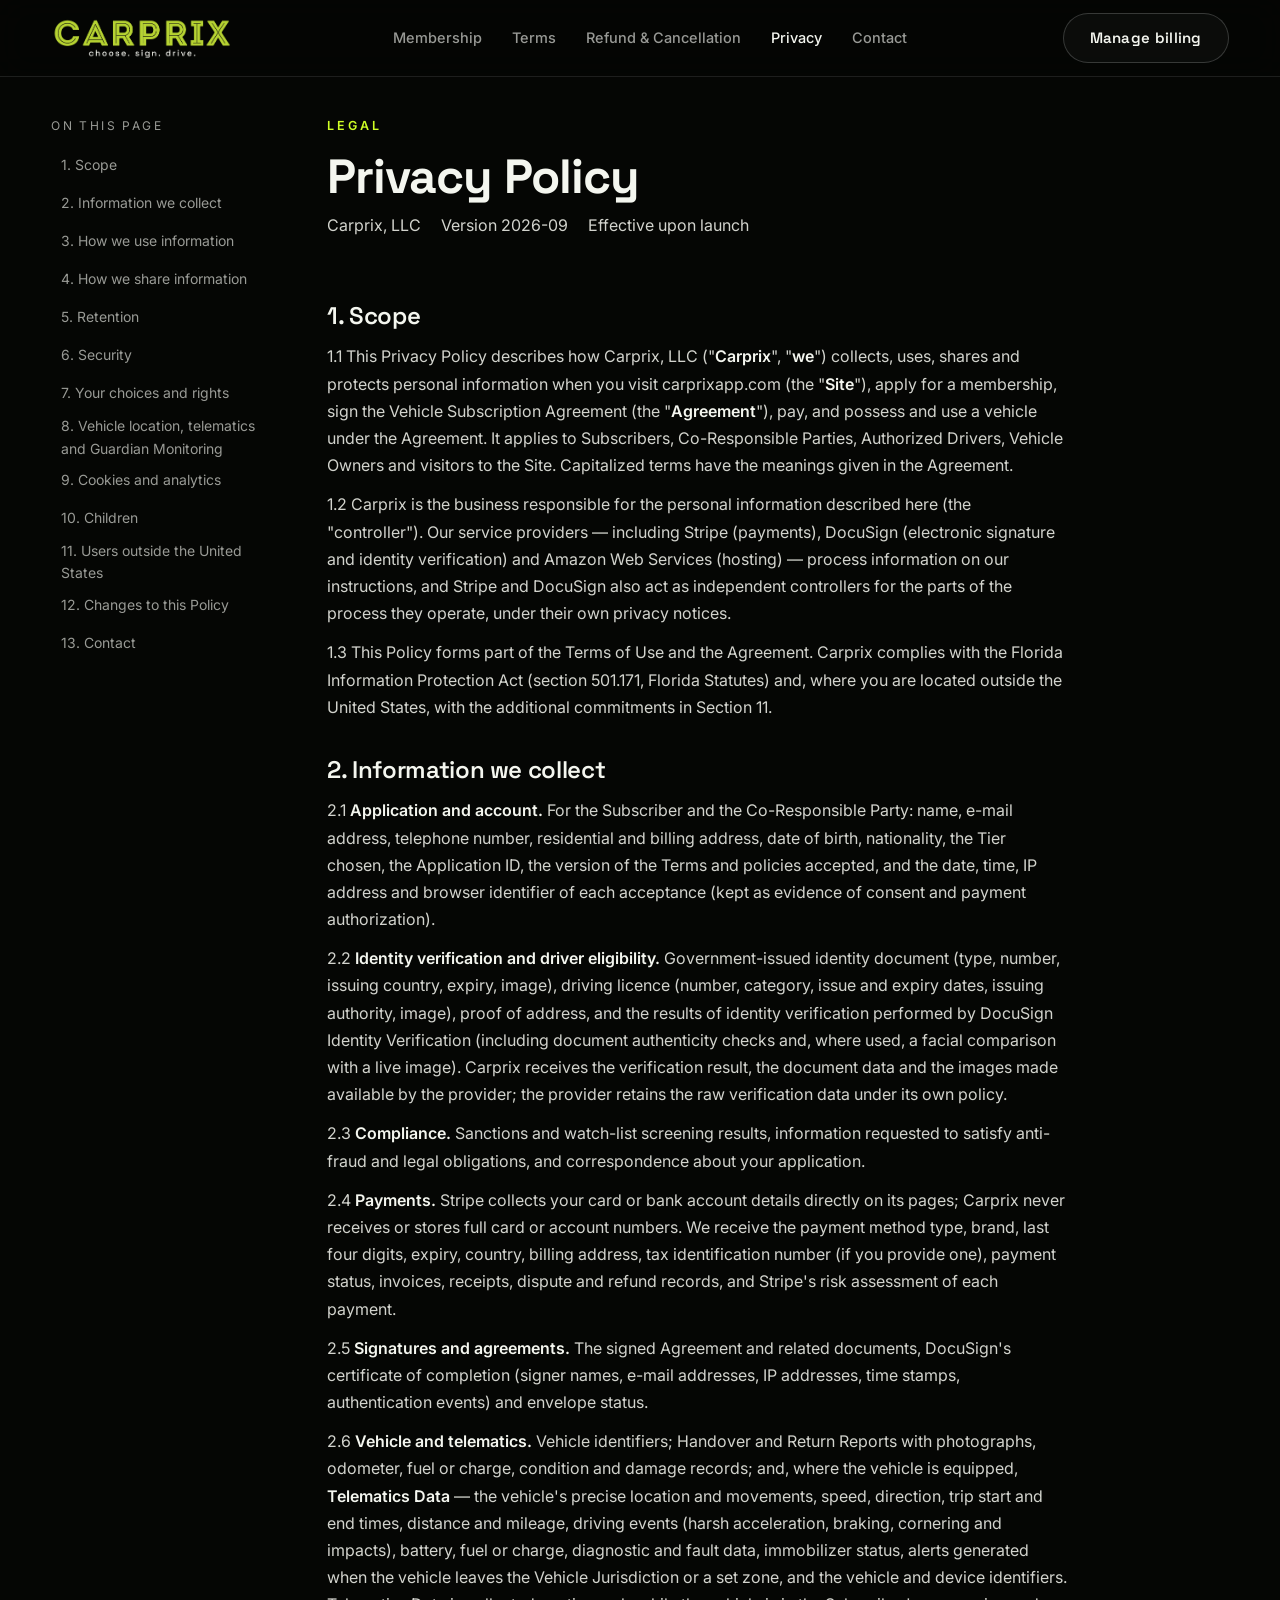
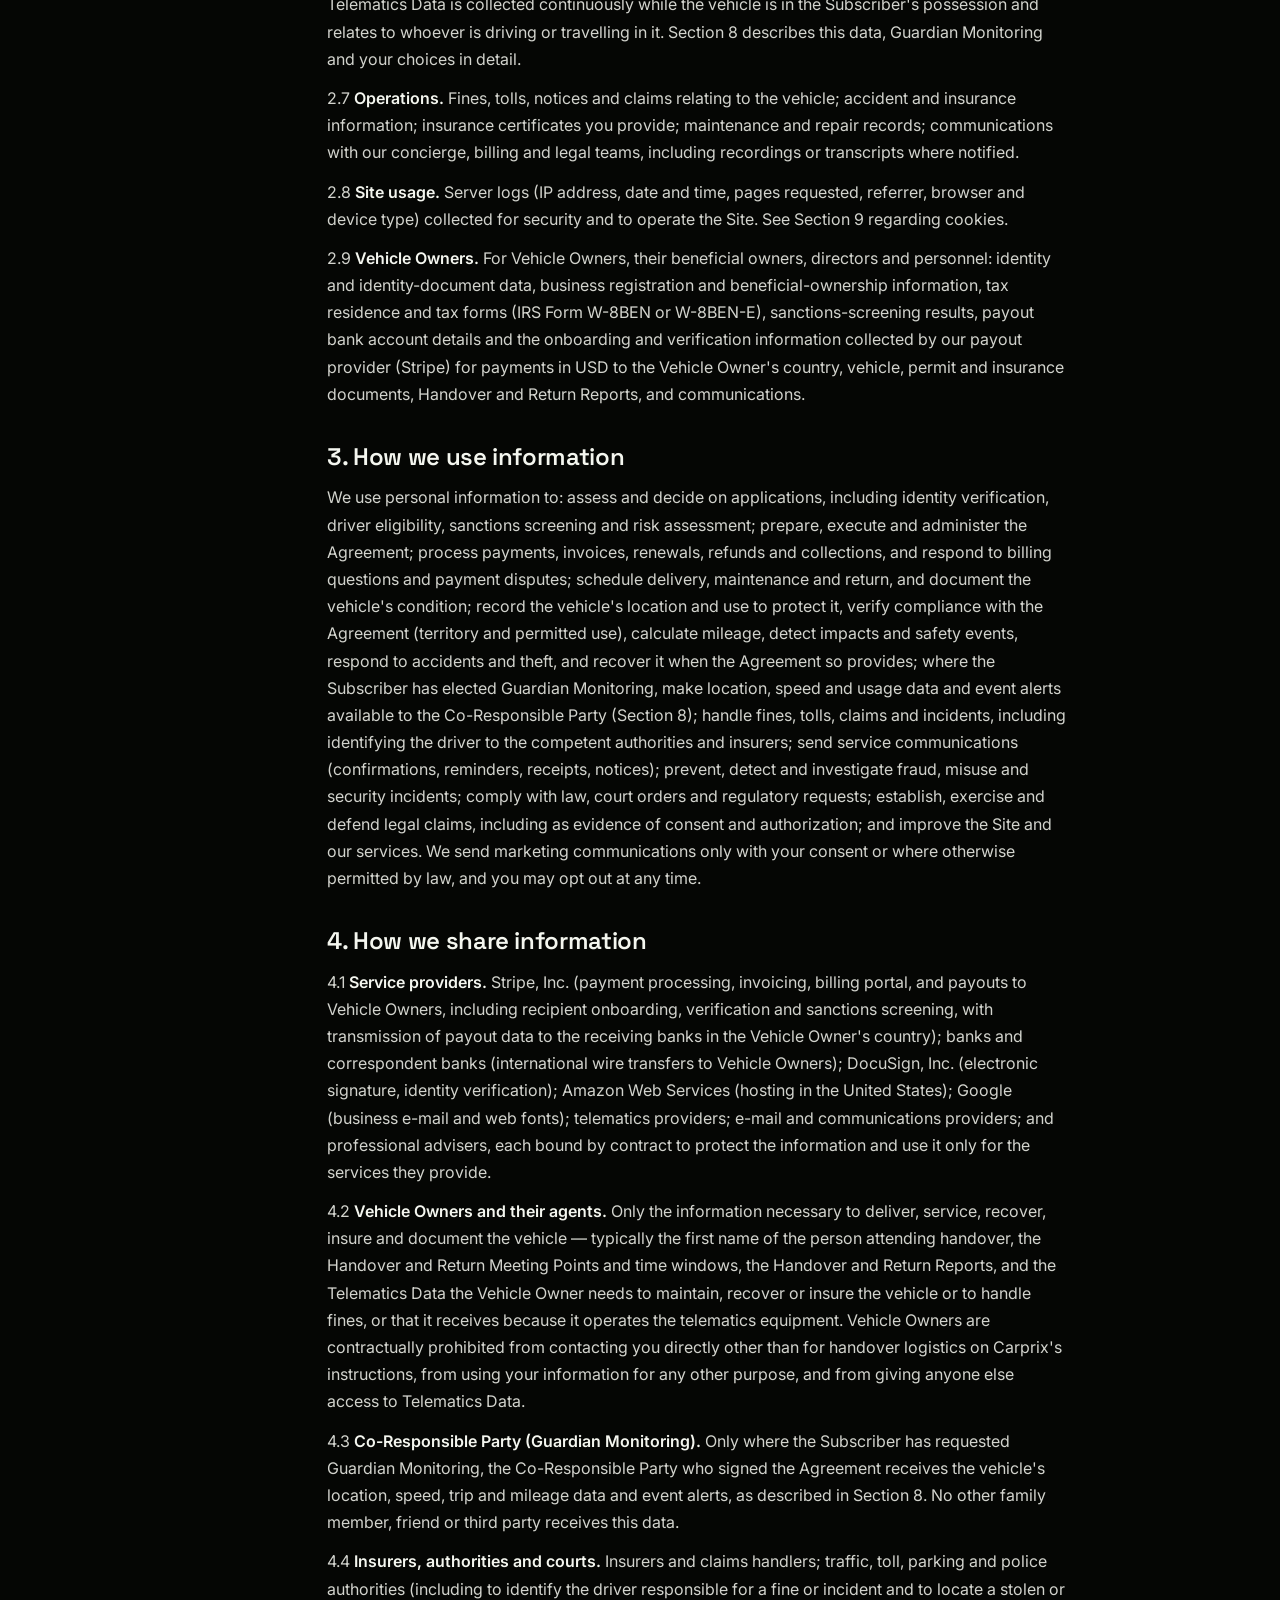
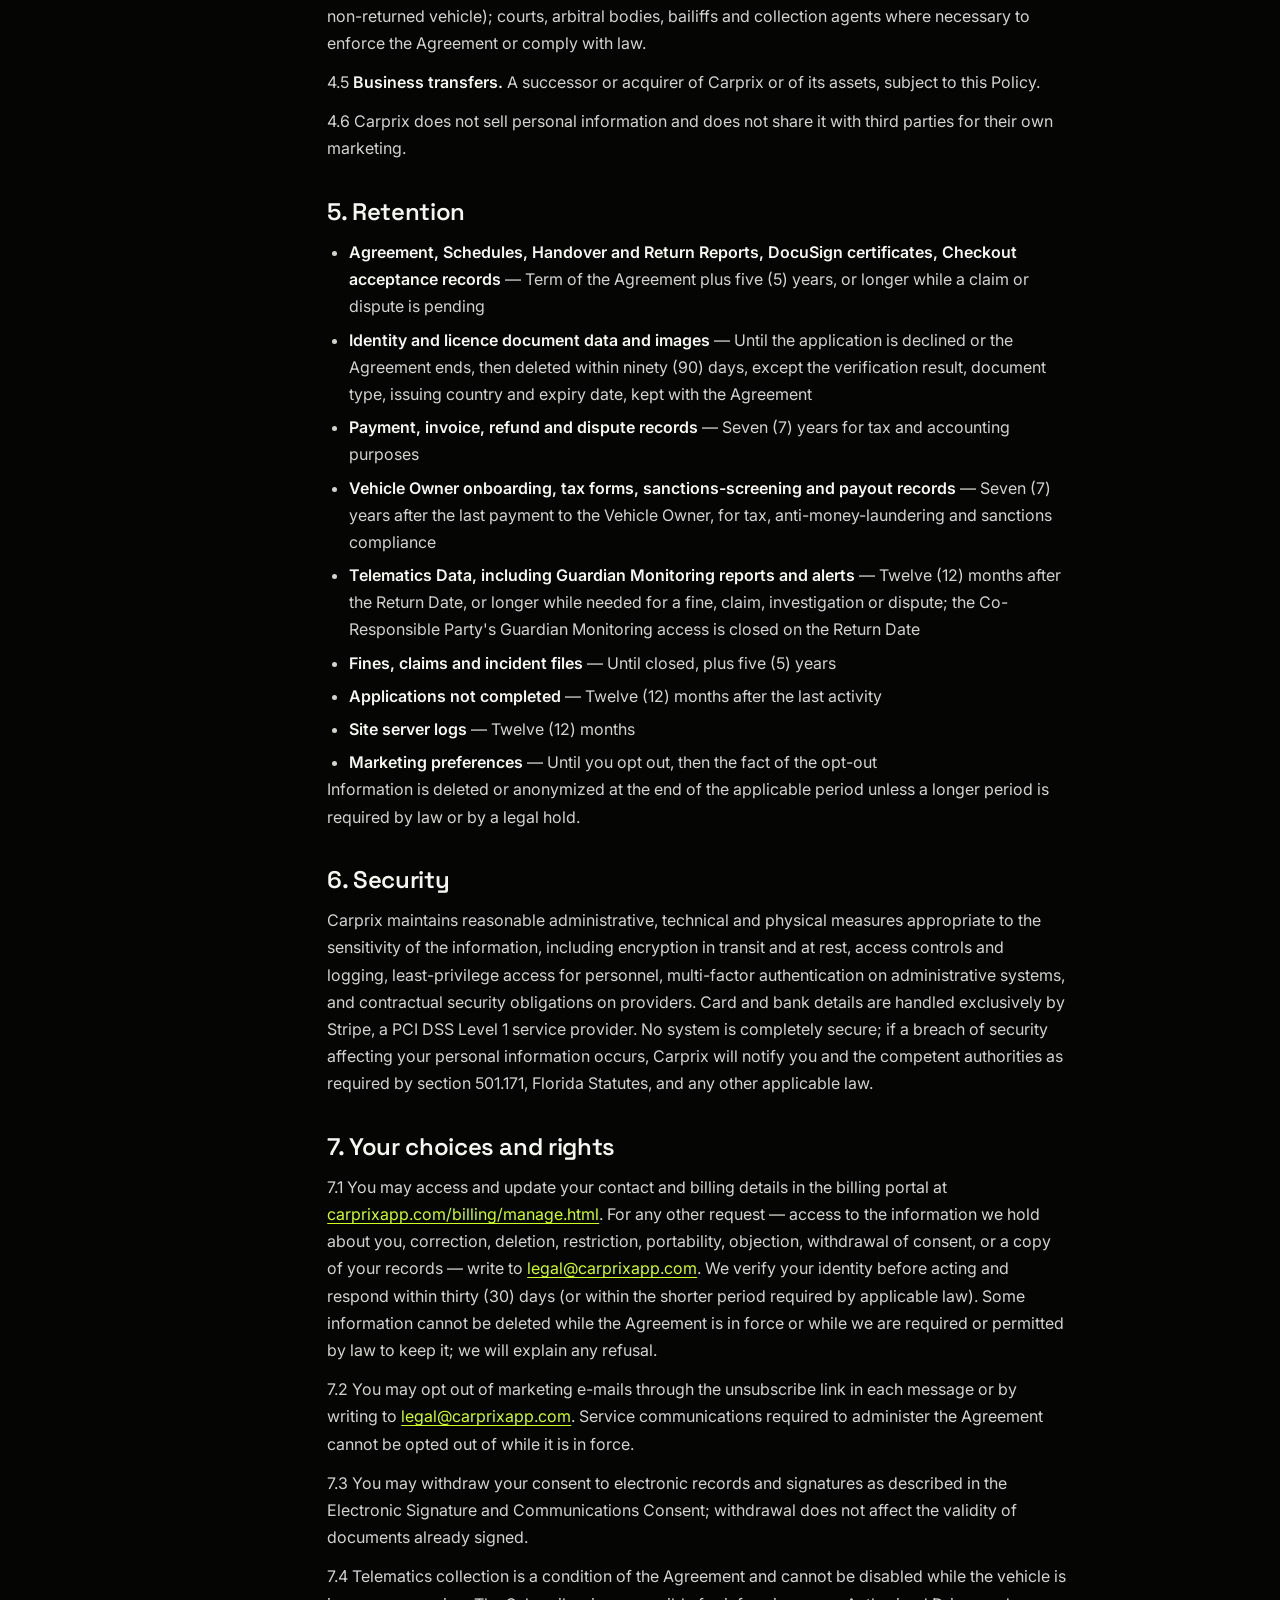
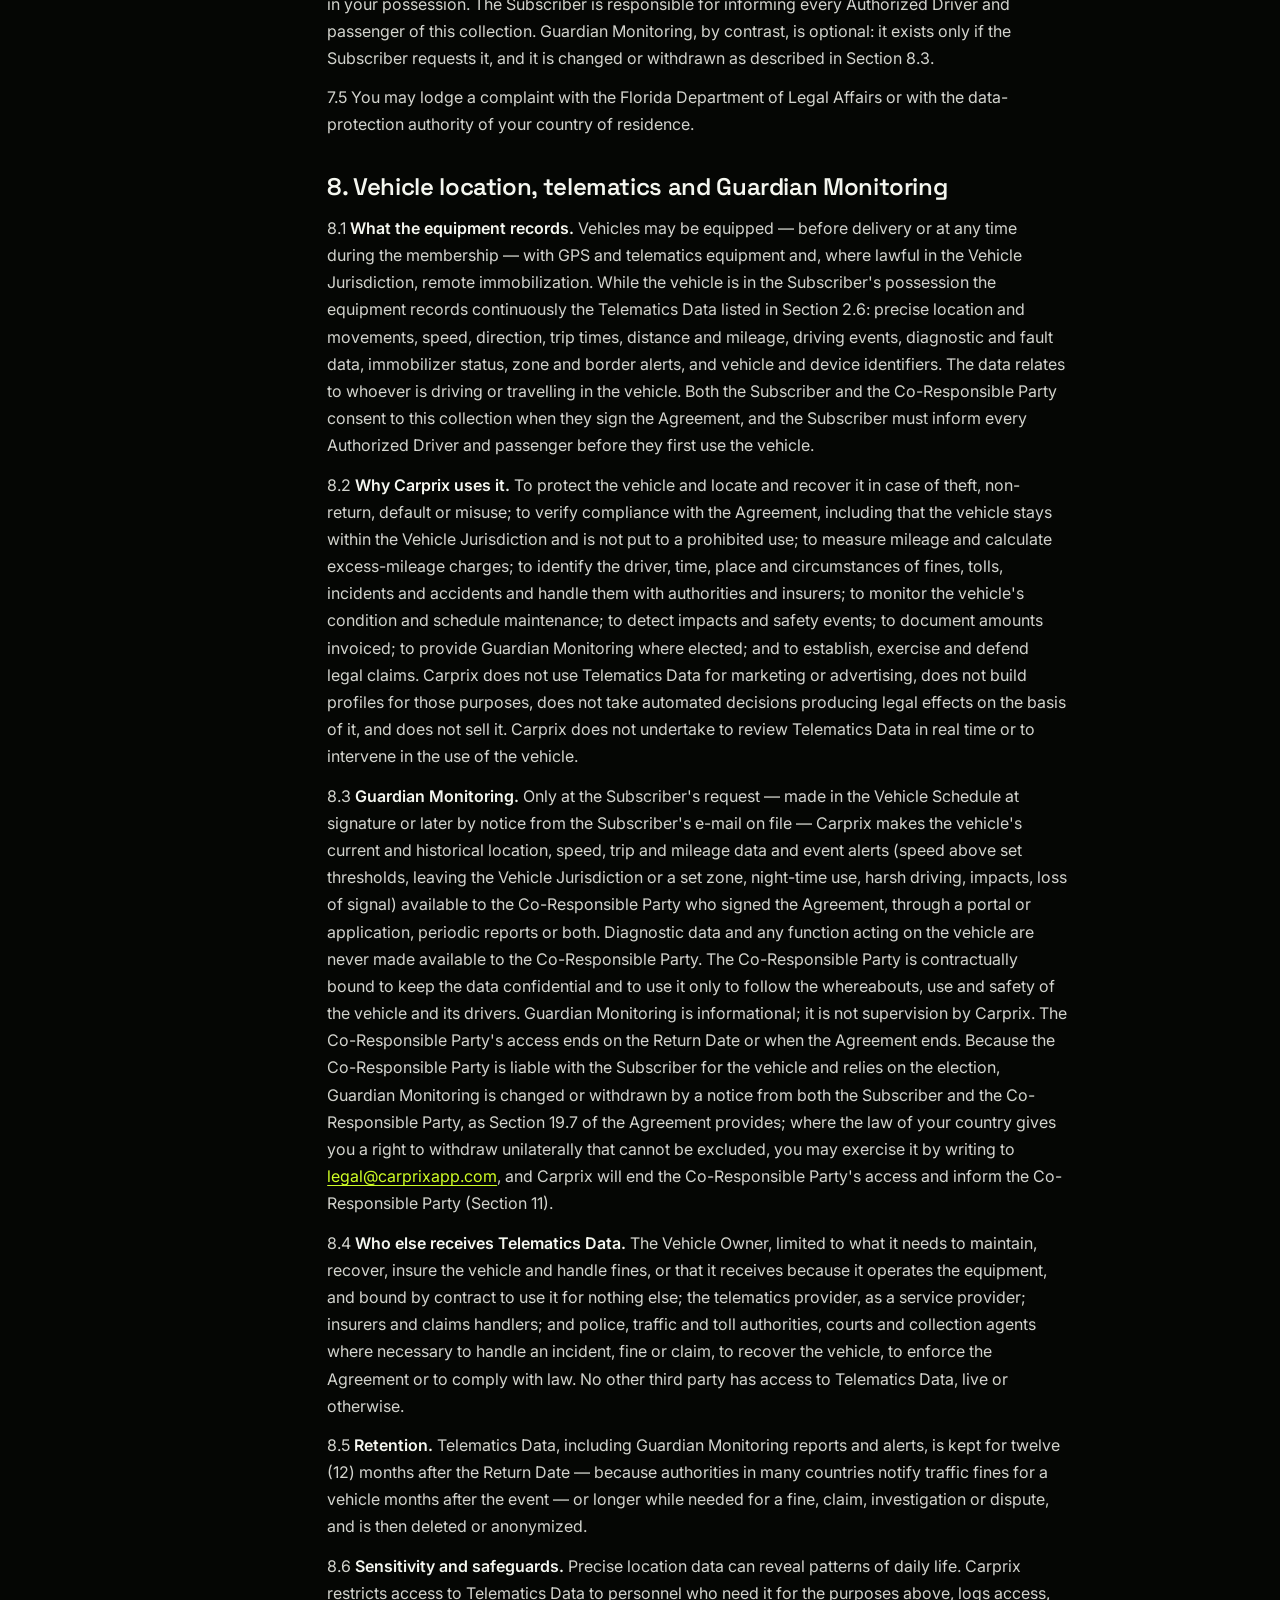
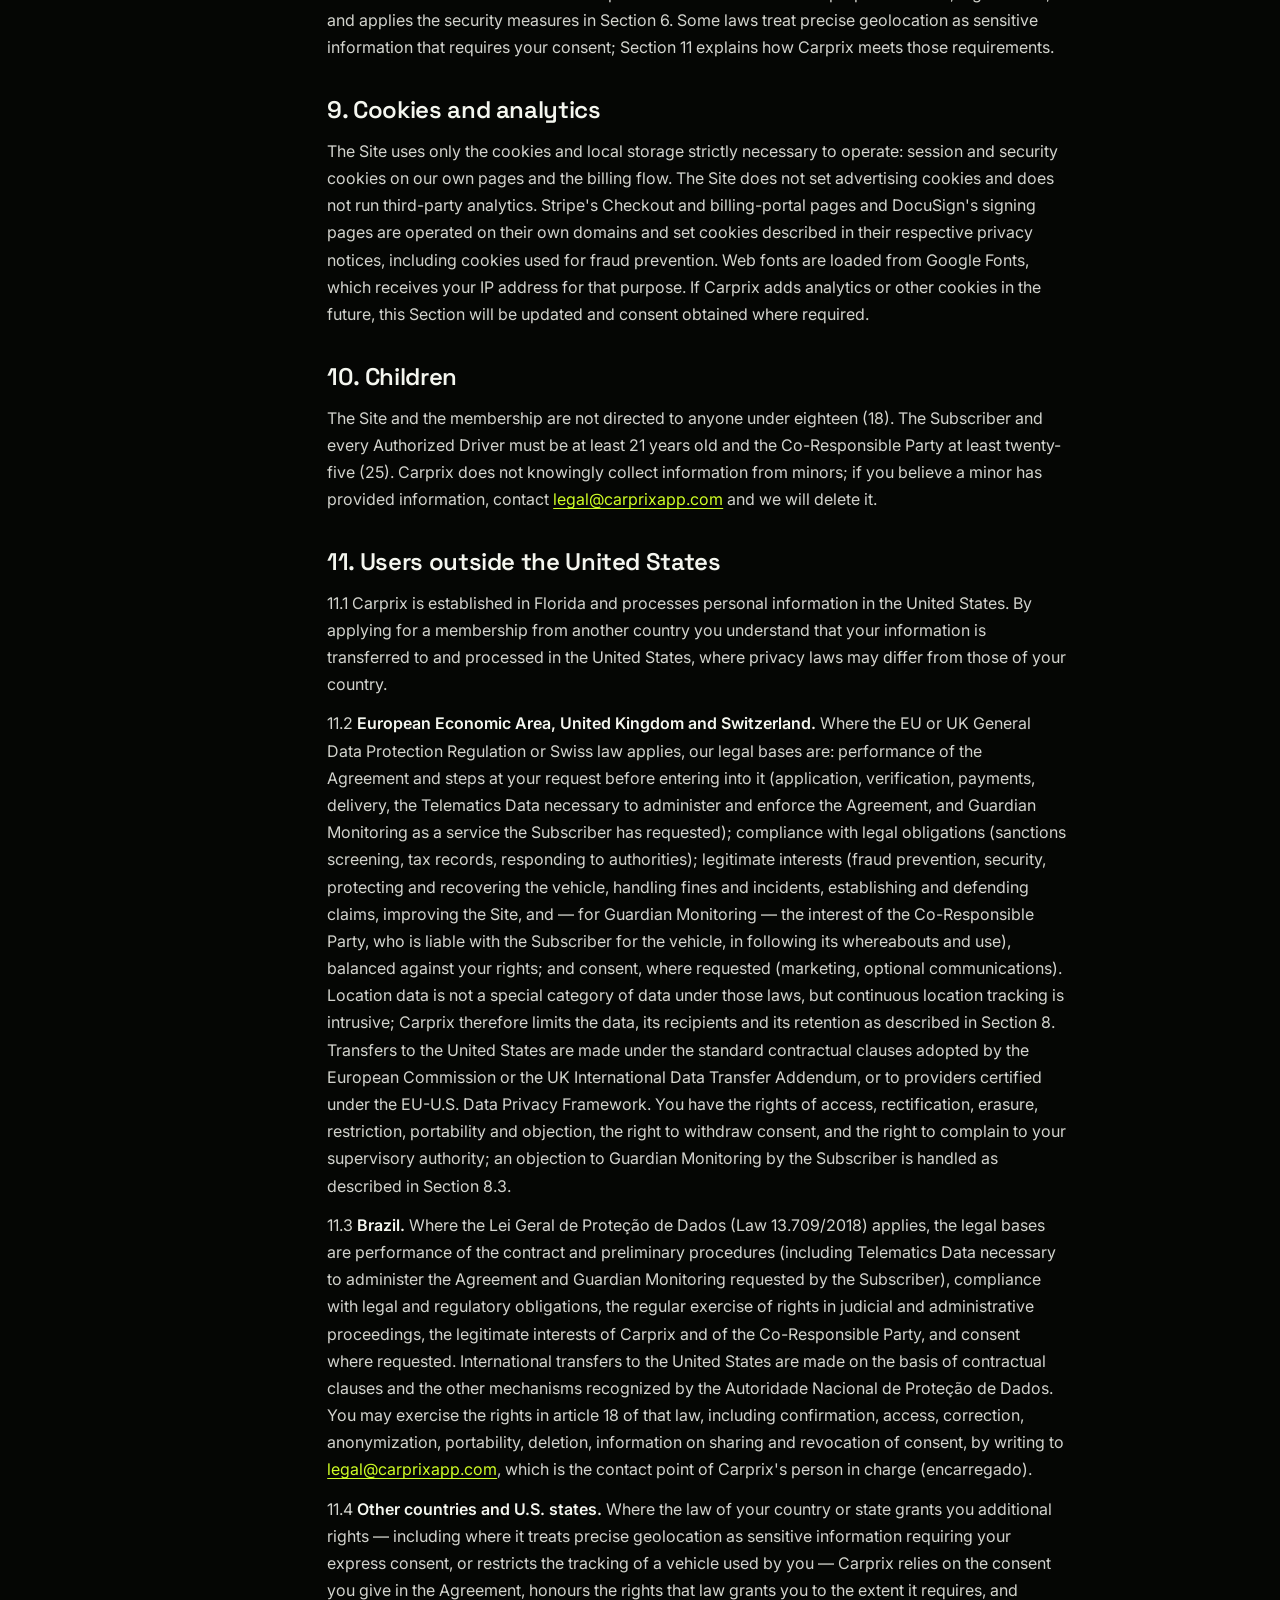
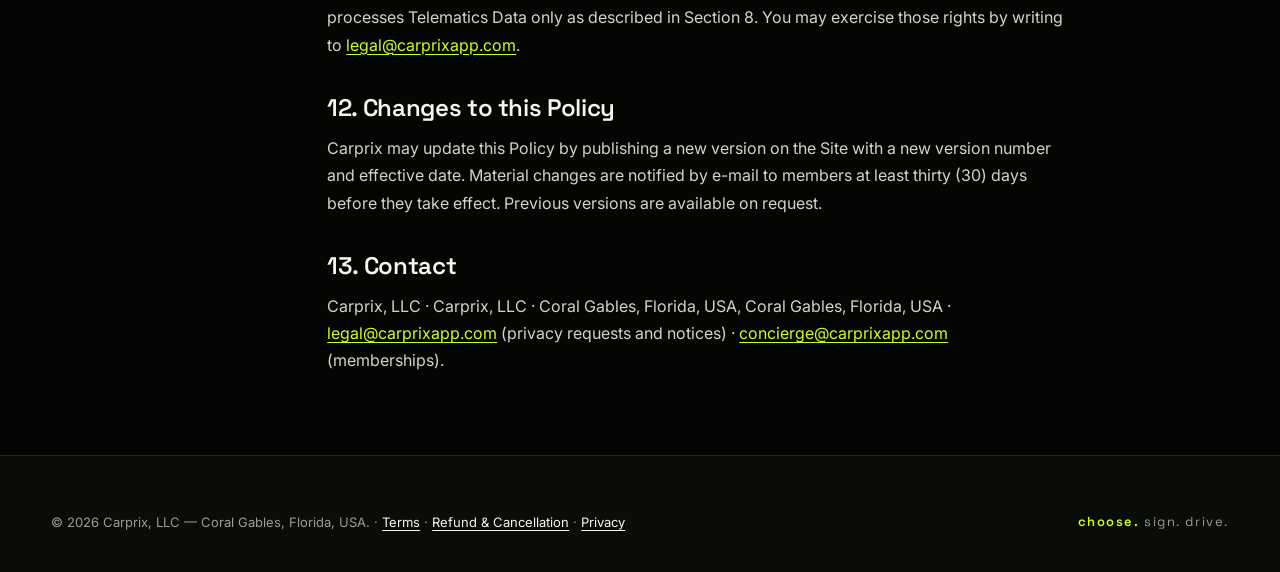
==== commit 513bd96b: "Site v0.3.2 — minimum driver age 21 (owner decision D16) Co-Authored-By: Claude Fable 5.1 <noreply@a" ====
--- a/privacy/index.html
+++ b/privacy/index.html
@@ -152,7 +152,7 @@
 
       <section id="children" aria-labelledby="h-children">
         <h2 id="h-children">10. Children</h2>
-        <p>The Site and the membership are not directed to anyone under eighteen (18). The Subscriber and every Authorized Driver must be at least 25 years old and the Co-Responsible Party at least twenty-five (25). Carprix does not knowingly collect information from minors; if you believe a minor has provided information, contact <a href="mailto:legal@carprixapp.com">legal@carprixapp.com</a> and we will delete it.</p>
+        <p>The Site and the membership are not directed to anyone under eighteen (18). The Subscriber and every Authorized Driver must be at least 21 years old and the Co-Responsible Party at least twenty-five (25). Carprix does not knowingly collect information from minors; if you believe a minor has provided information, contact <a href="mailto:legal@carprixapp.com">legal@carprixapp.com</a> and we will delete it.</p>
       </section>
 
       <section id="international" aria-labelledby="h-international">
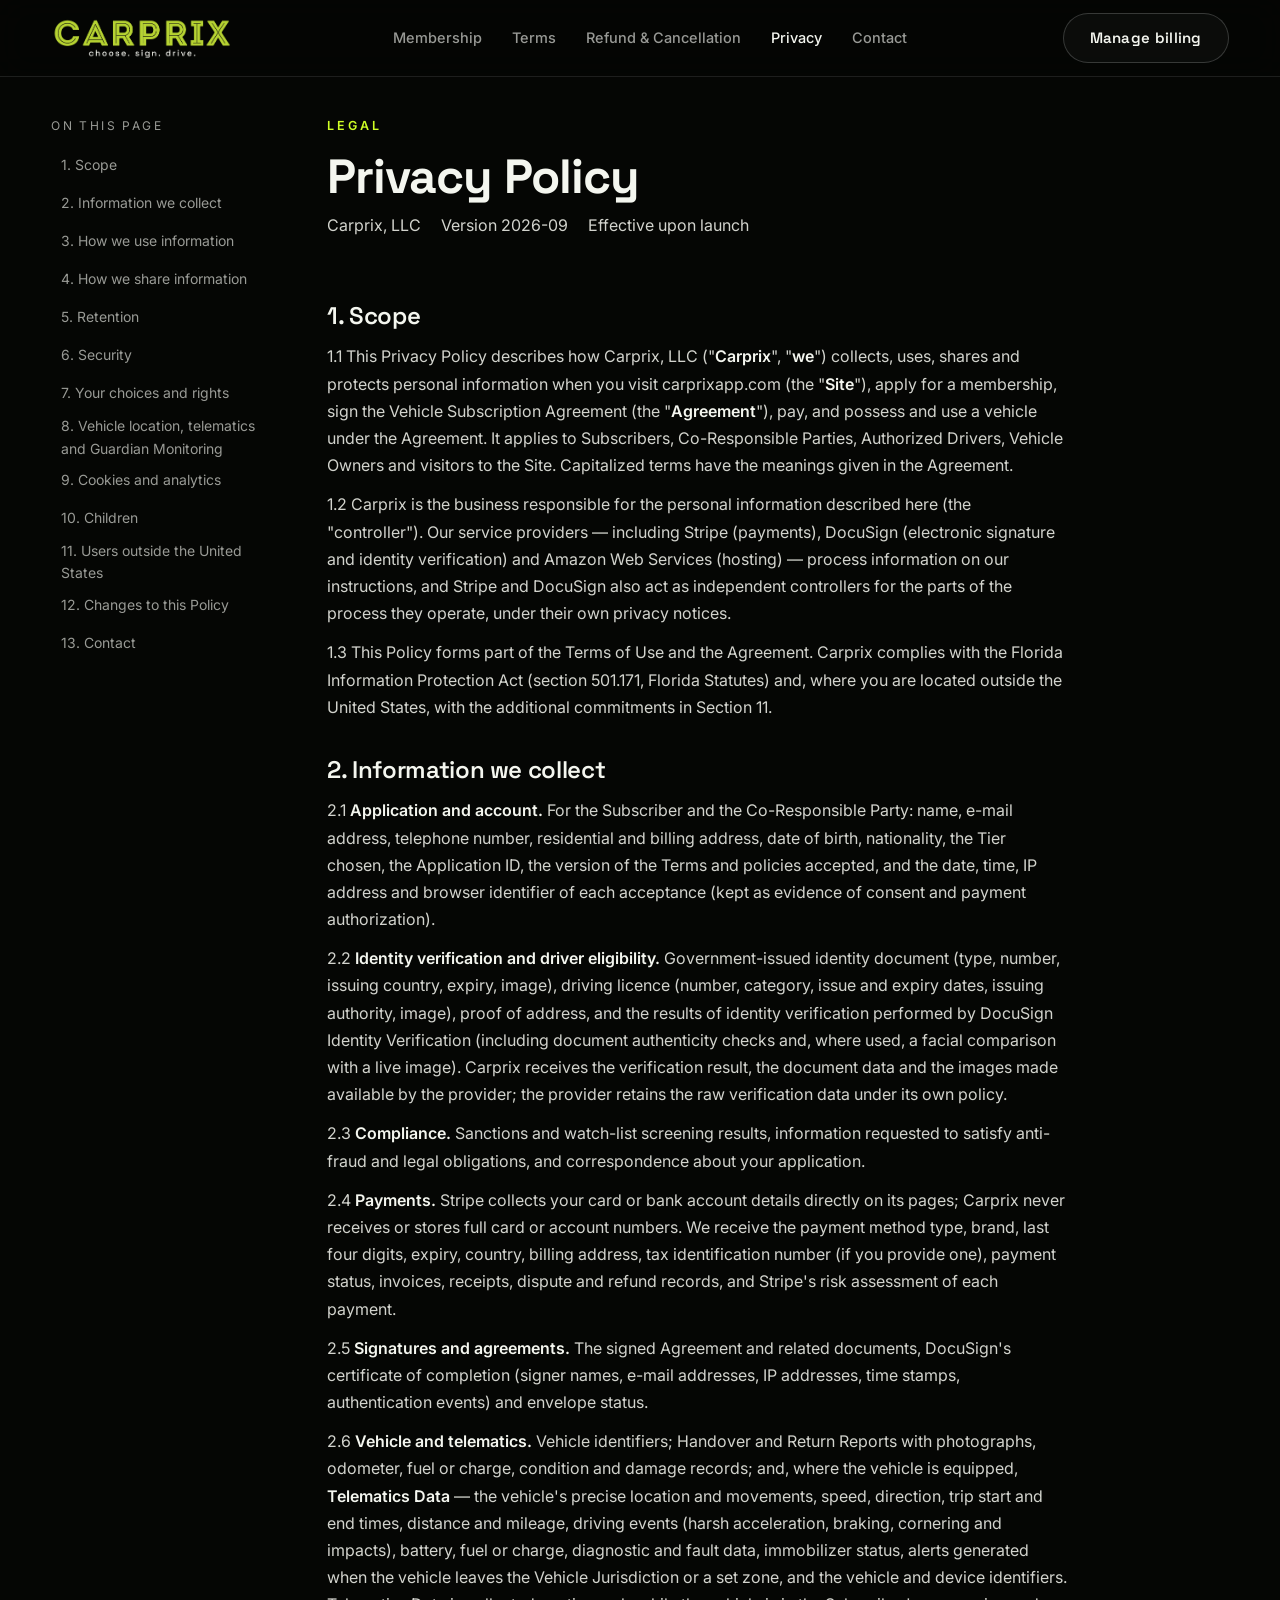
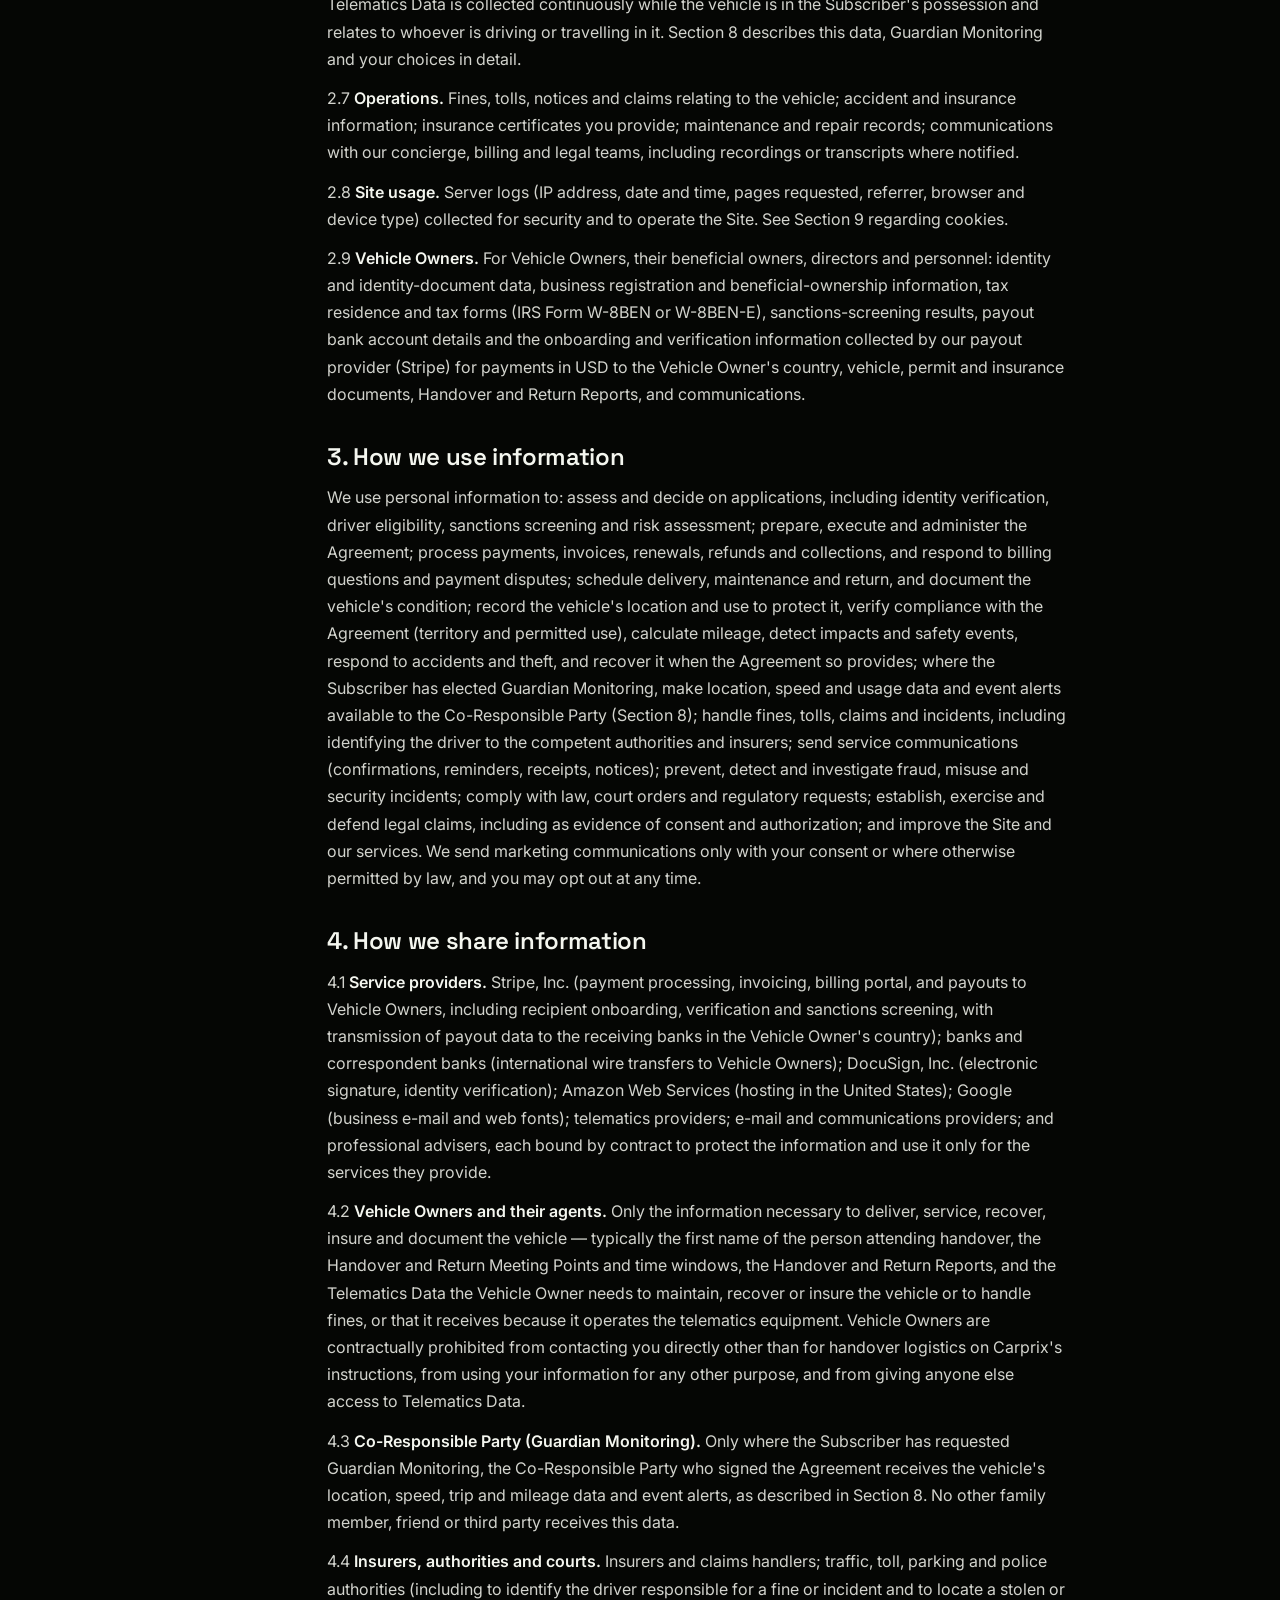
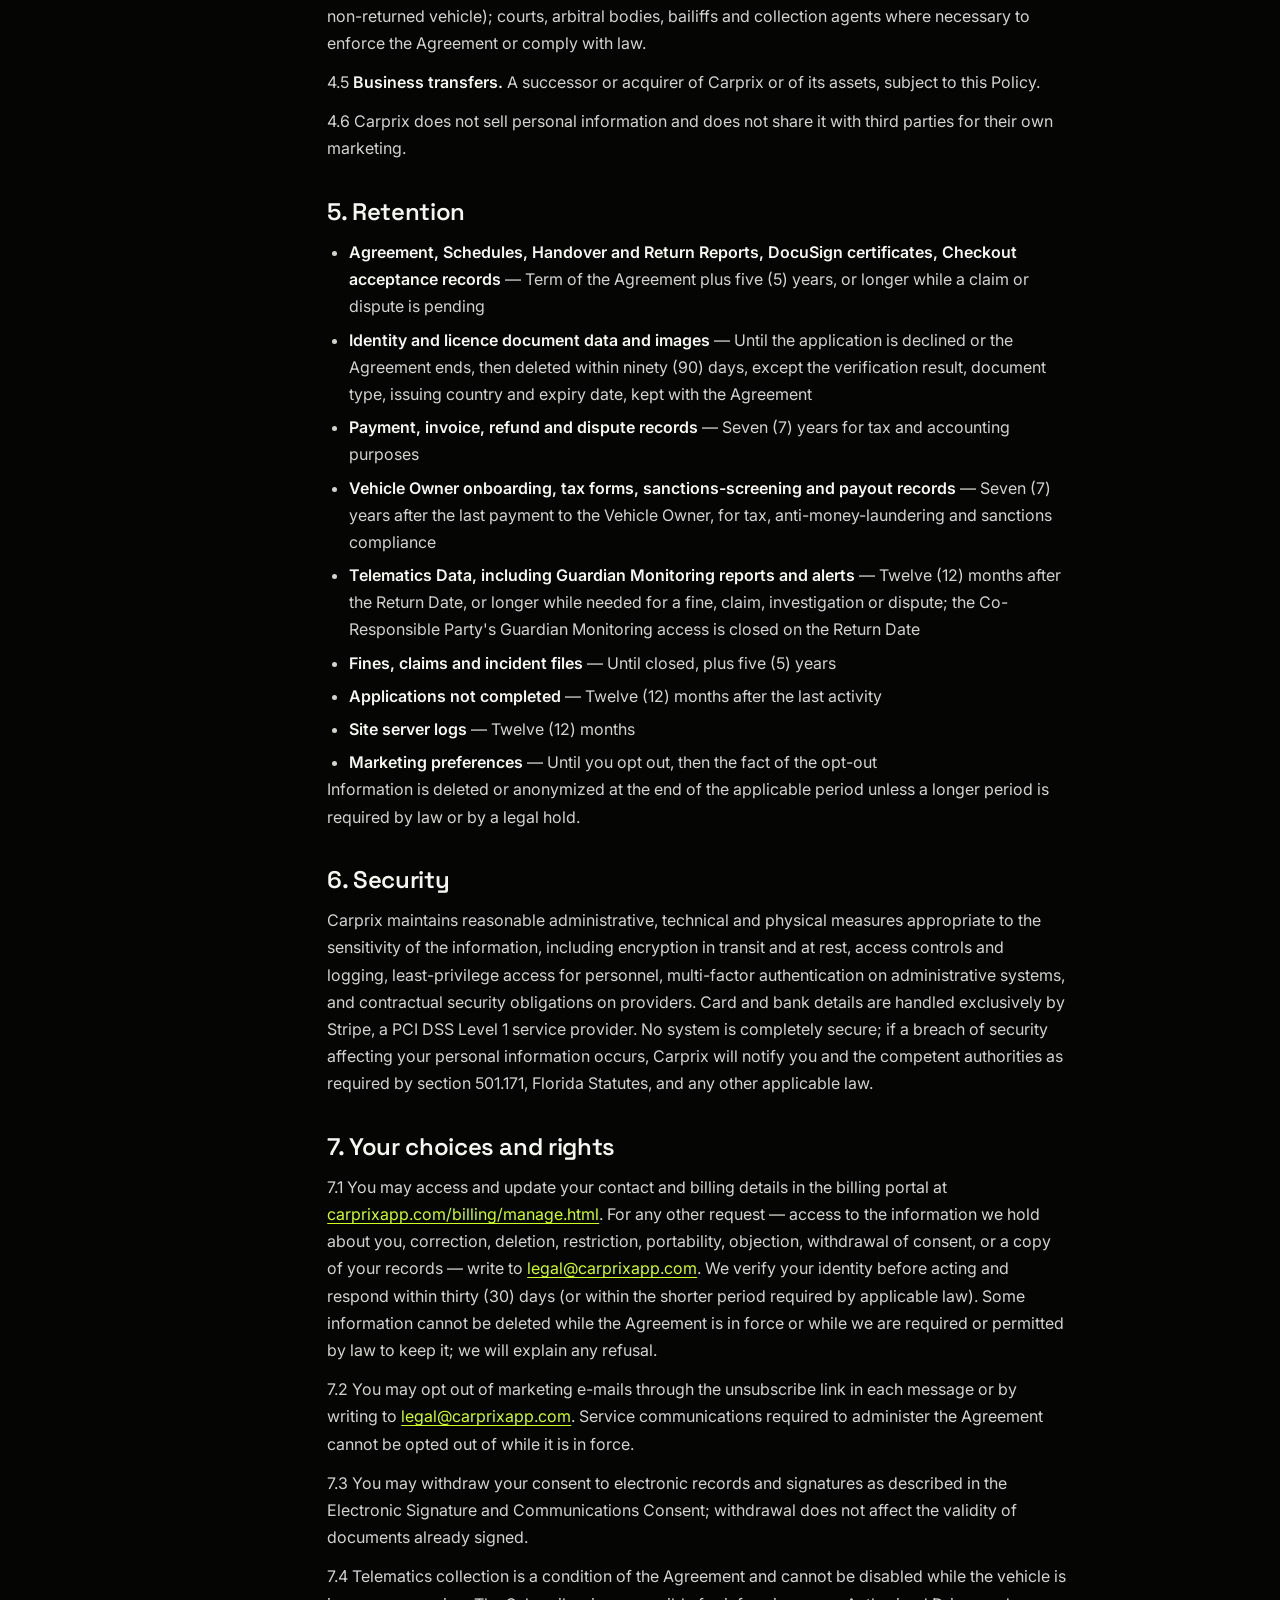
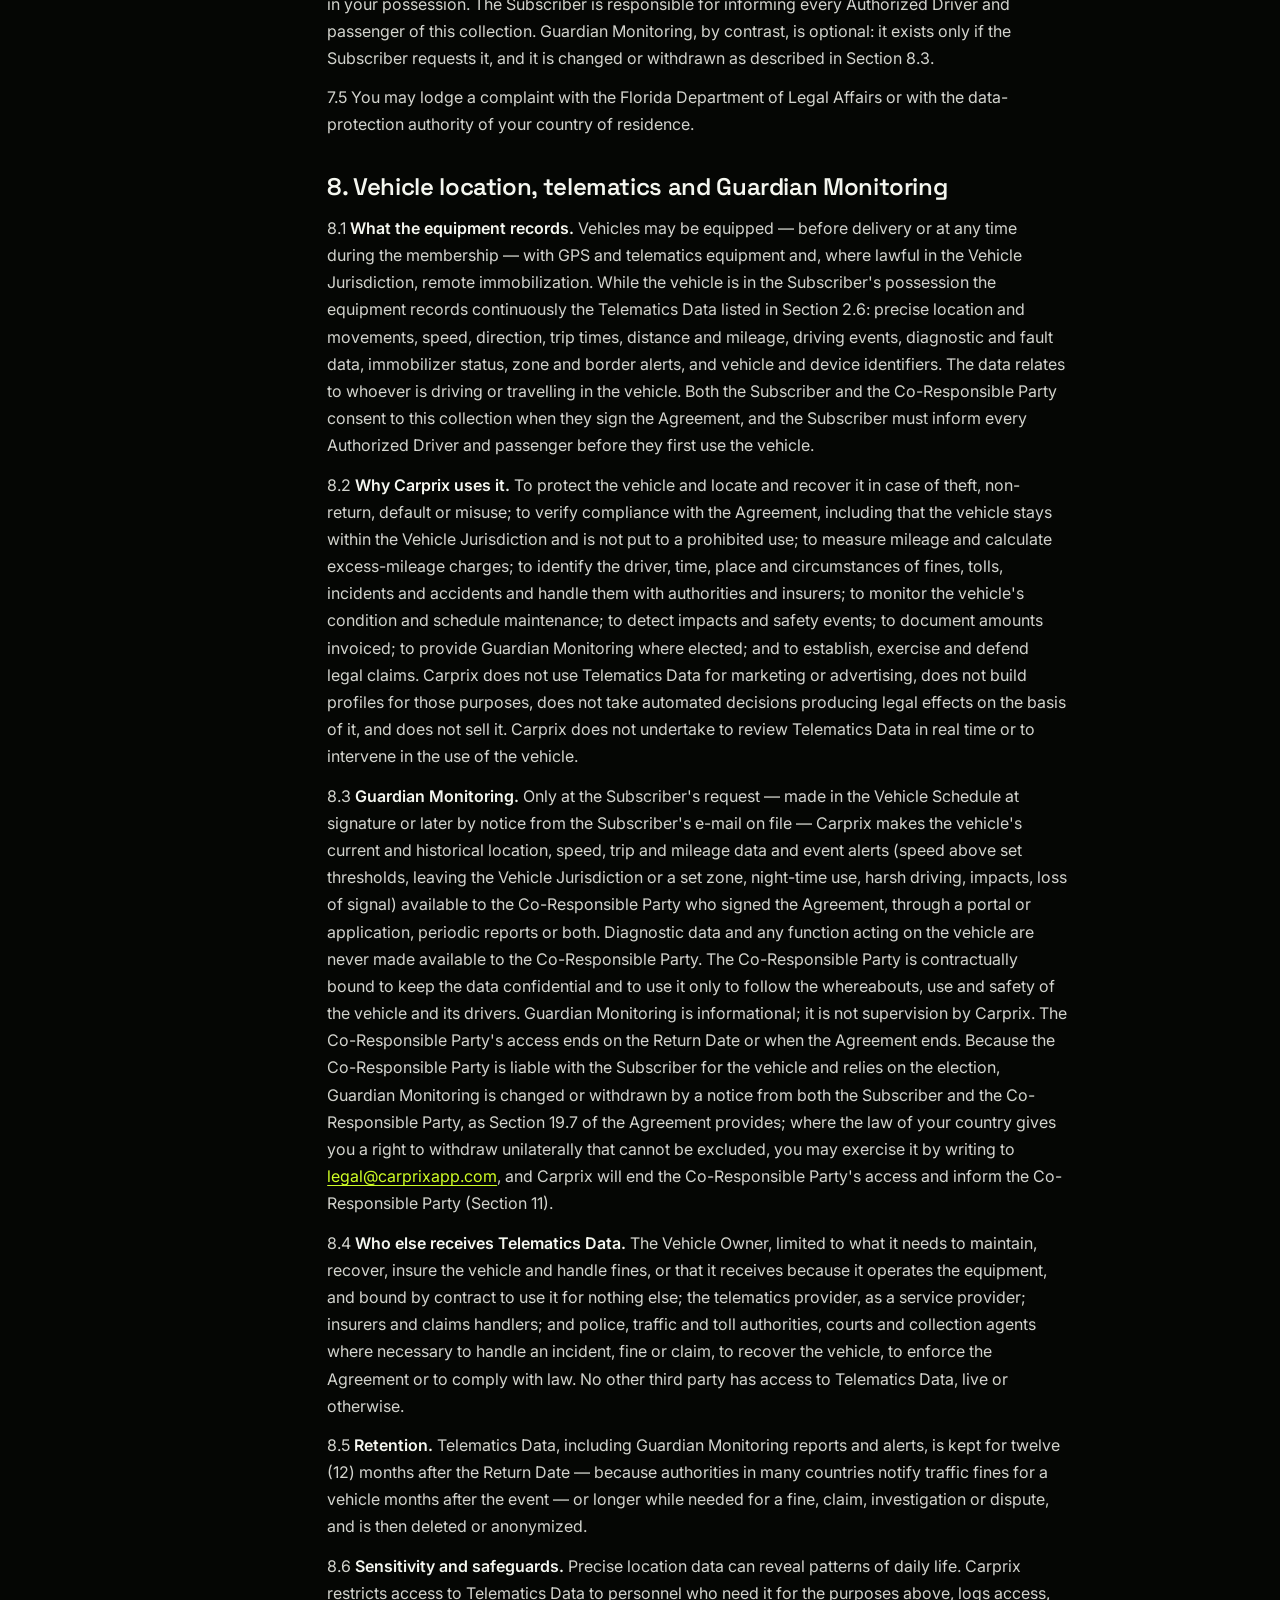
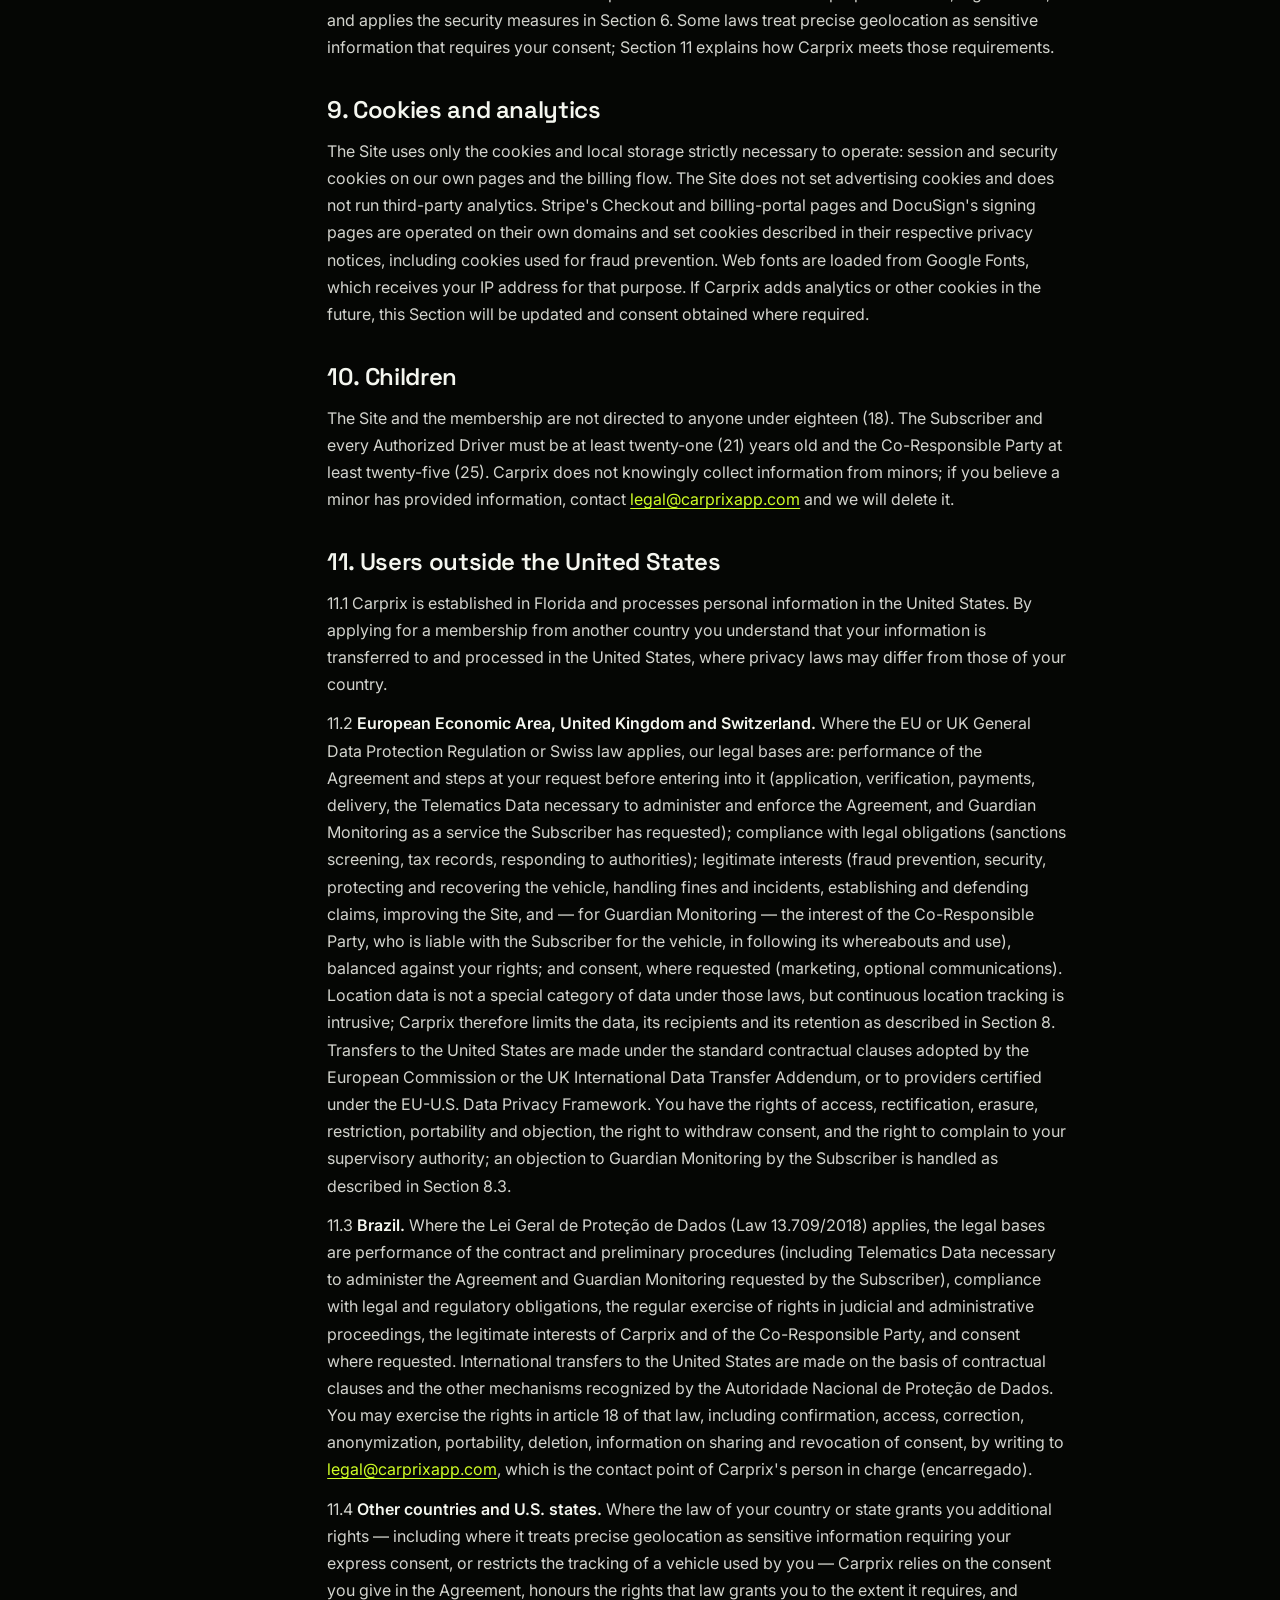
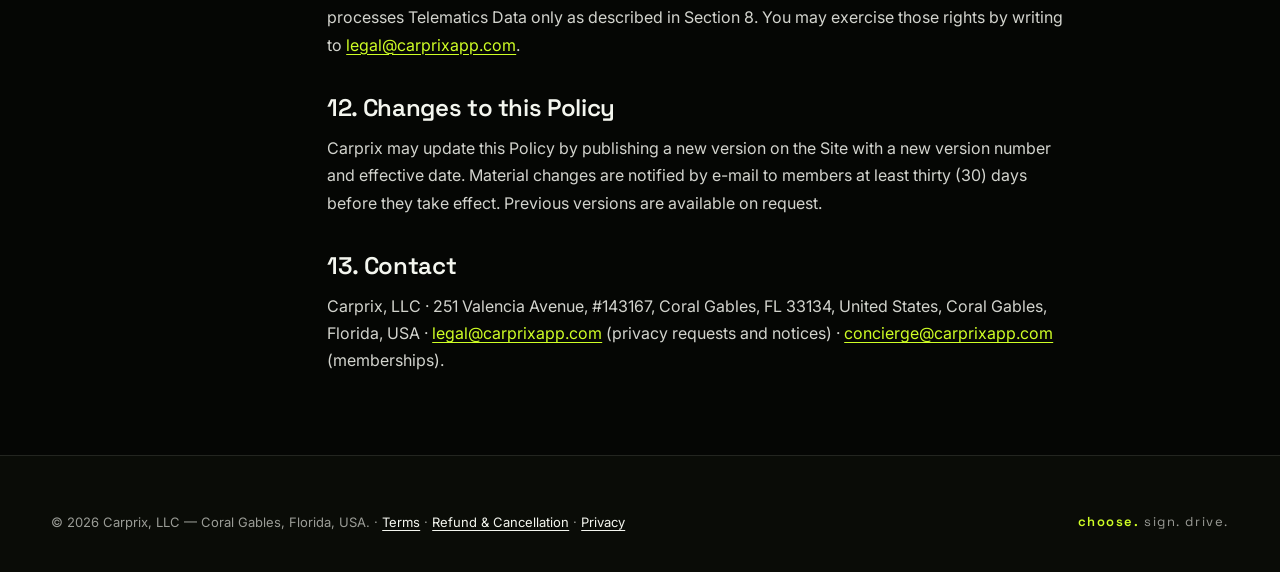
==== commit ae26d479: "Site v0.3.3 — Guardian Monitoring via API, refund policy v1.3, under-25 conditions, legal pages v1.3" ====
--- a/privacy/index.html
+++ b/privacy/index.html
@@ -152,7 +152,7 @@
 
       <section id="children" aria-labelledby="h-children">
         <h2 id="h-children">10. Children</h2>
-        <p>The Site and the membership are not directed to anyone under eighteen (18). The Subscriber and every Authorized Driver must be at least 21 years old and the Co-Responsible Party at least twenty-five (25). Carprix does not knowingly collect information from minors; if you believe a minor has provided information, contact <a href="mailto:legal@carprixapp.com">legal@carprixapp.com</a> and we will delete it.</p>
+        <p>The Site and the membership are not directed to anyone under eighteen (18). The Subscriber and every Authorized Driver must be at least twenty-one (21) years old and the Co-Responsible Party at least twenty-five (25). Carprix does not knowingly collect information from minors; if you believe a minor has provided information, contact <a href="mailto:legal@carprixapp.com">legal@carprixapp.com</a> and we will delete it.</p>
       </section>
 
       <section id="international" aria-labelledby="h-international">
@@ -170,7 +170,7 @@
 
       <section id="contact" aria-labelledby="h-contact">
         <h2 id="h-contact">13. Contact</h2>
-        <p>Carprix, LLC · Carprix, LLC · Coral Gables, Florida, USA, Coral Gables, Florida, USA · <a href="mailto:legal@carprixapp.com">legal@carprixapp.com</a> (privacy requests and notices) · <a href="mailto:concierge@carprixapp.com">concierge@carprixapp.com</a> (memberships).</p>
+        <p>Carprix, LLC · 251 Valencia Avenue, #143167, Coral Gables, FL 33134, United States, Coral Gables, Florida, USA · <a href="mailto:legal@carprixapp.com">legal@carprixapp.com</a> (privacy requests and notices) · <a href="mailto:concierge@carprixapp.com">concierge@carprixapp.com</a> (memberships).</p>
       </section>
     </article>
   </div>
--- a/css/carprix.css
+++ b/css/carprix.css
@@ -280,6 +280,8 @@
 .guardian__label { font-family: var(--font-display); font-size: 11.5px; font-weight: 500; letter-spacing: .16em; text-transform: uppercase; color: var(--muted); }
 .guardian h3 { font-size: 20px; font-weight: 600; margin-top: 2px; }
 .cosign .guardian p { font-size: 15px; color: var(--muted); }
+.cosign .guardian p.fine { font-size: 13.5px; margin-top: 14px; padding-top: 12px; border-top: 1px solid var(--line); }
+.cosign .guardian p.fine strong { color: var(--text); font-weight: 600; }
 
 /* One-line status note (billing pages): "Guardian Monitoring requested — …" */
 .gm-note { display: flex; align-items: flex-start; gap: 10px; margin-top: 16px; font-size: 14px; line-height: 1.55; color: var(--muted); }
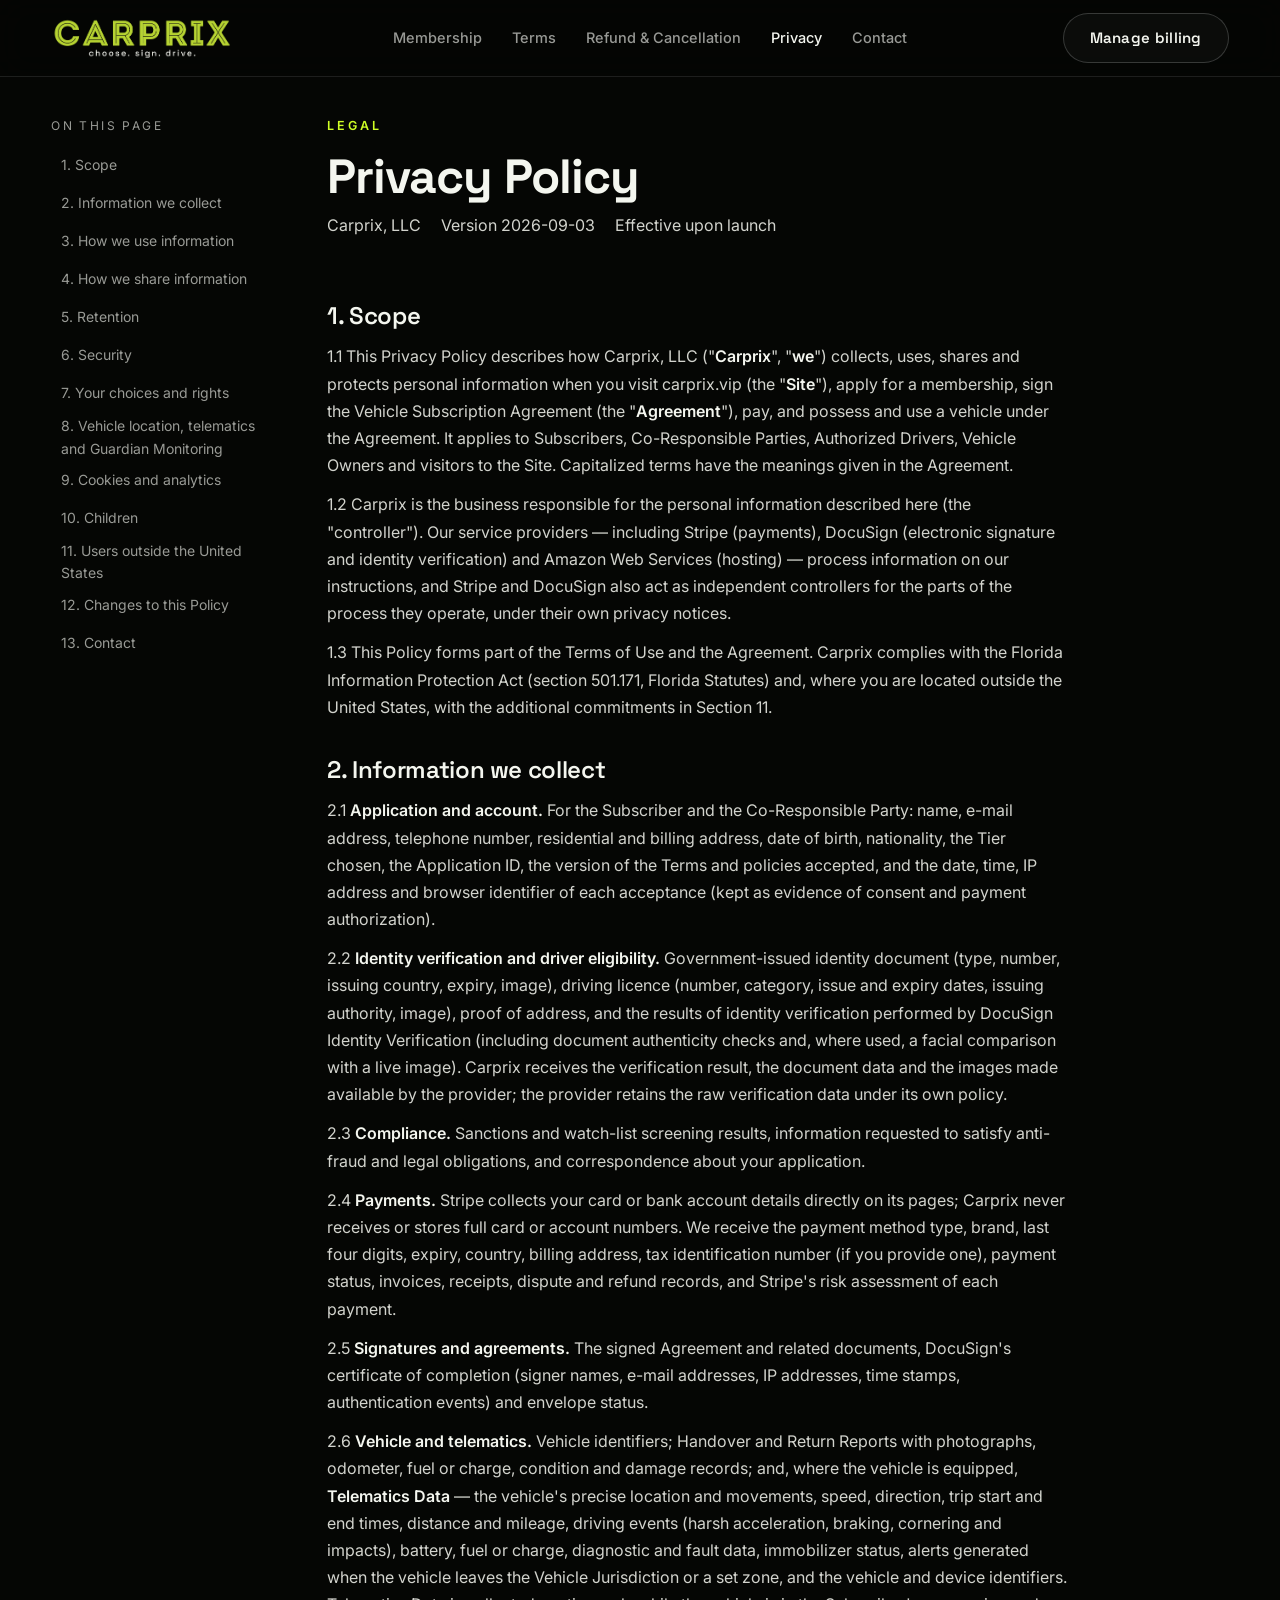
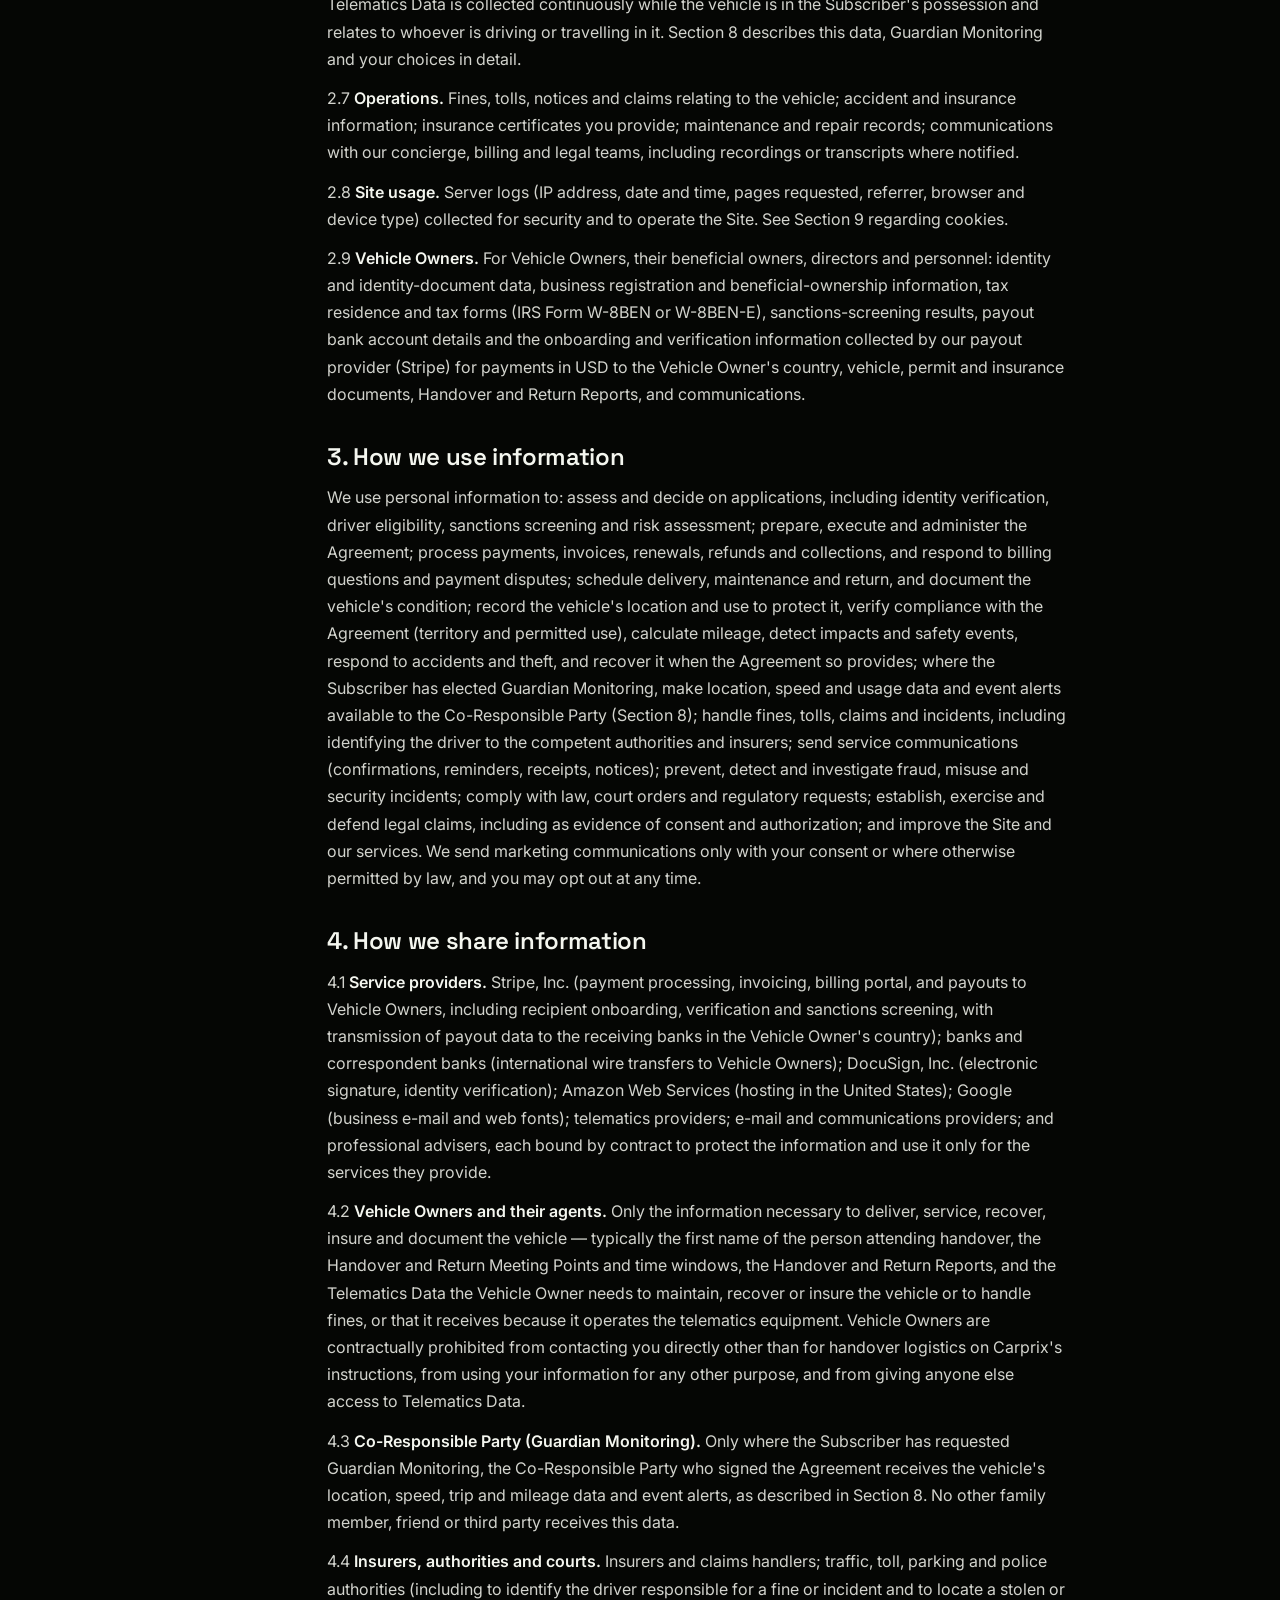
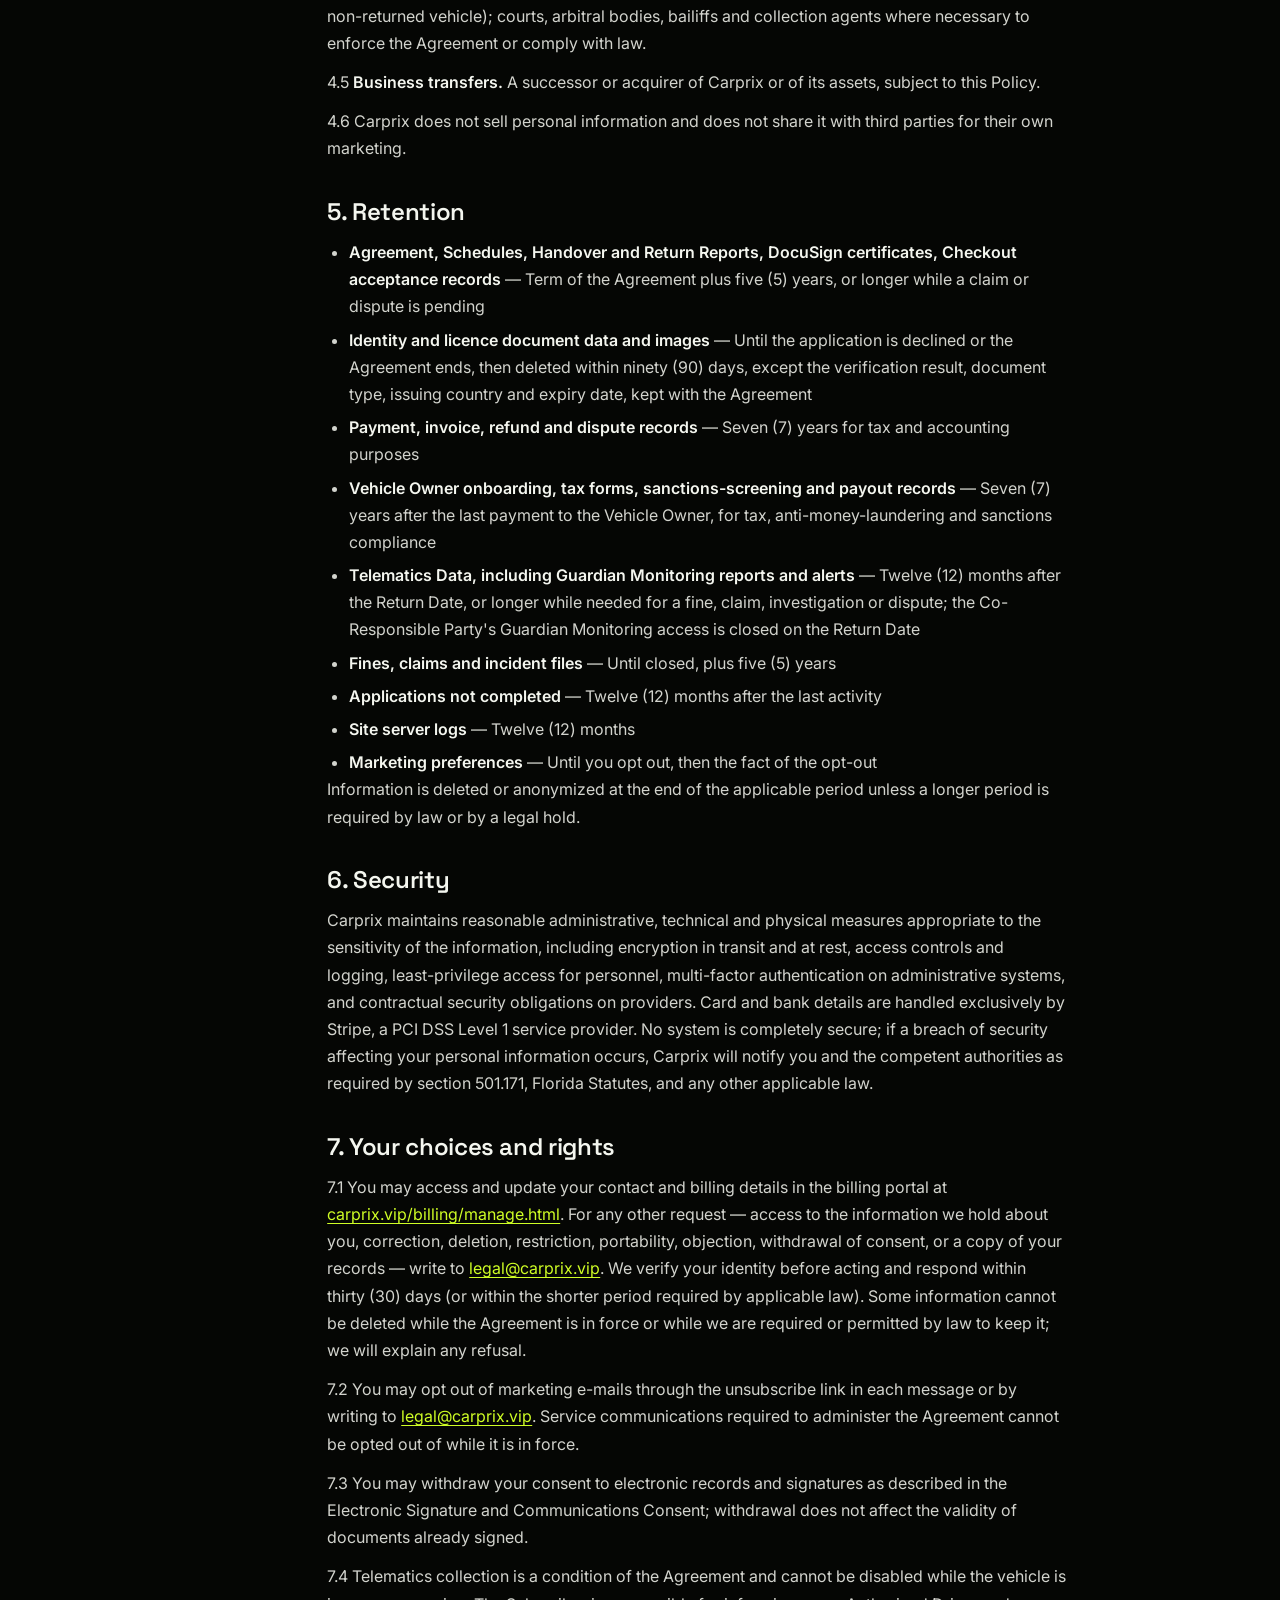
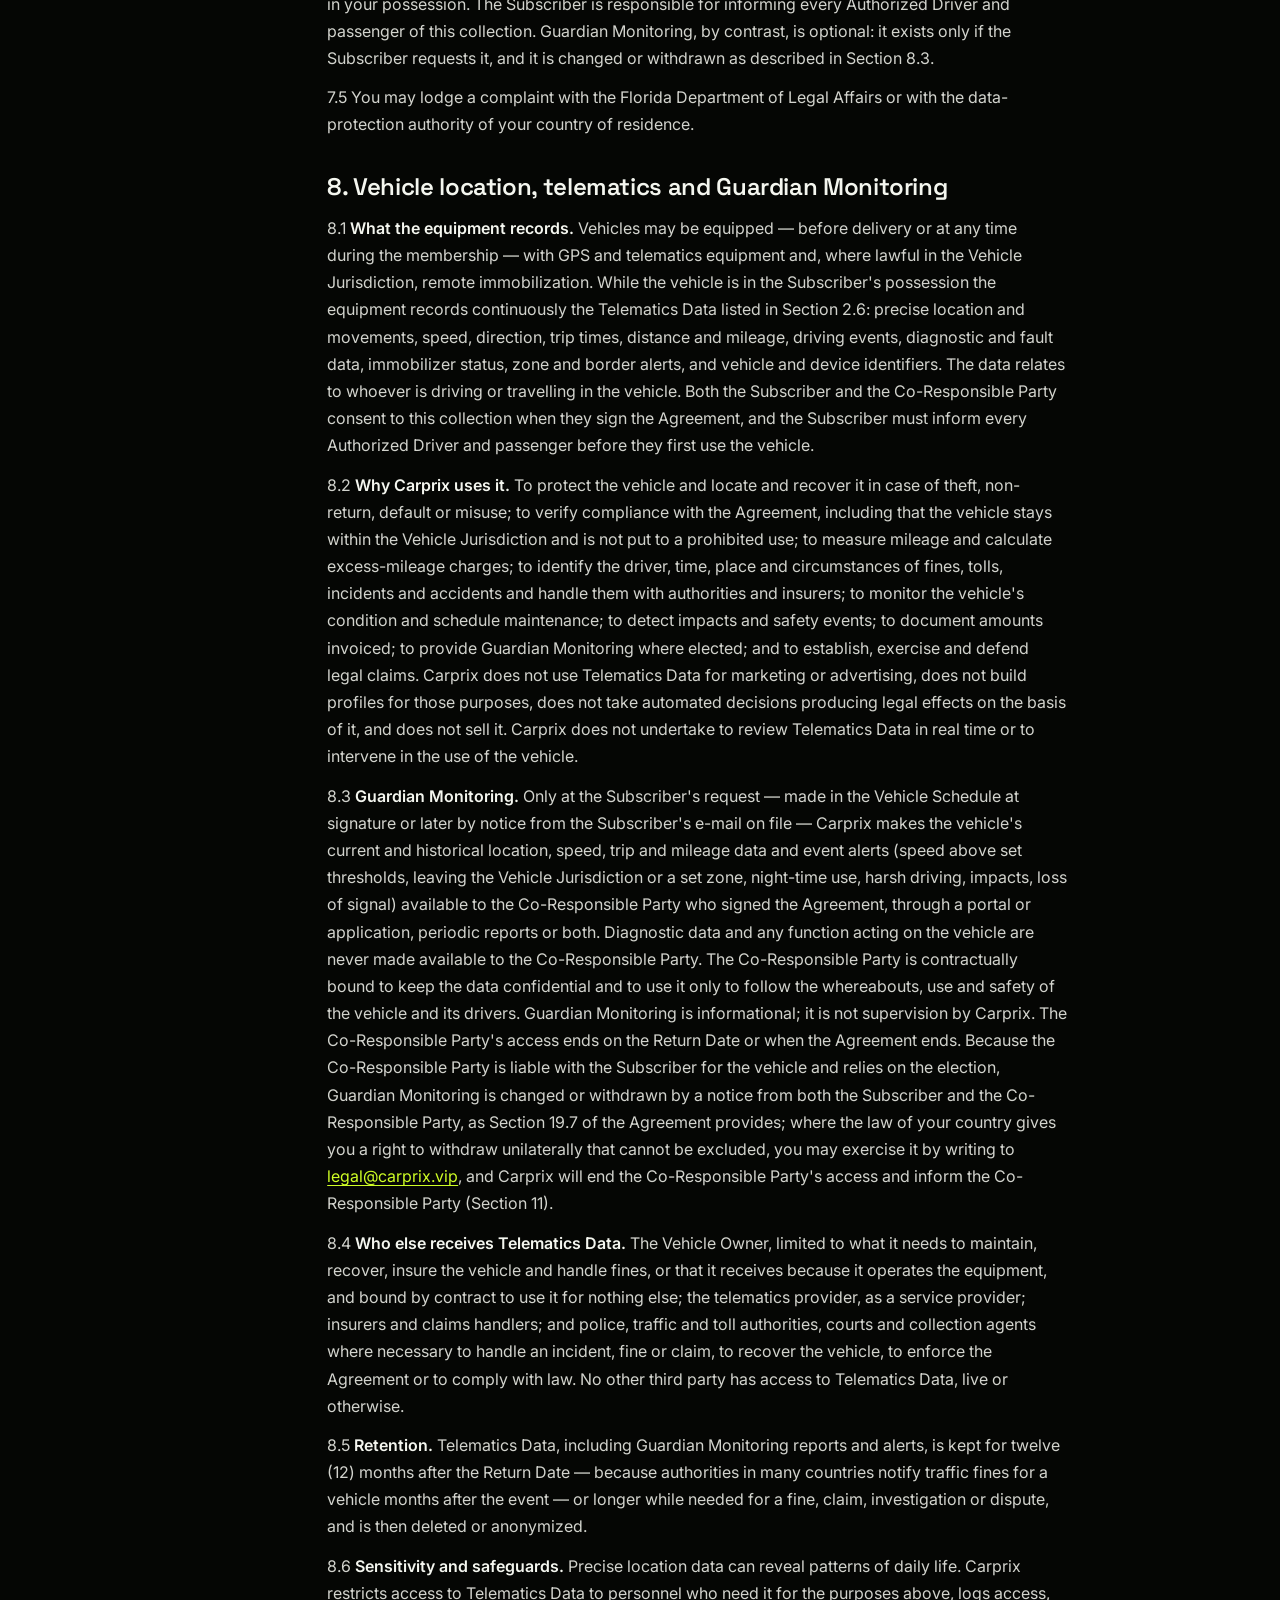
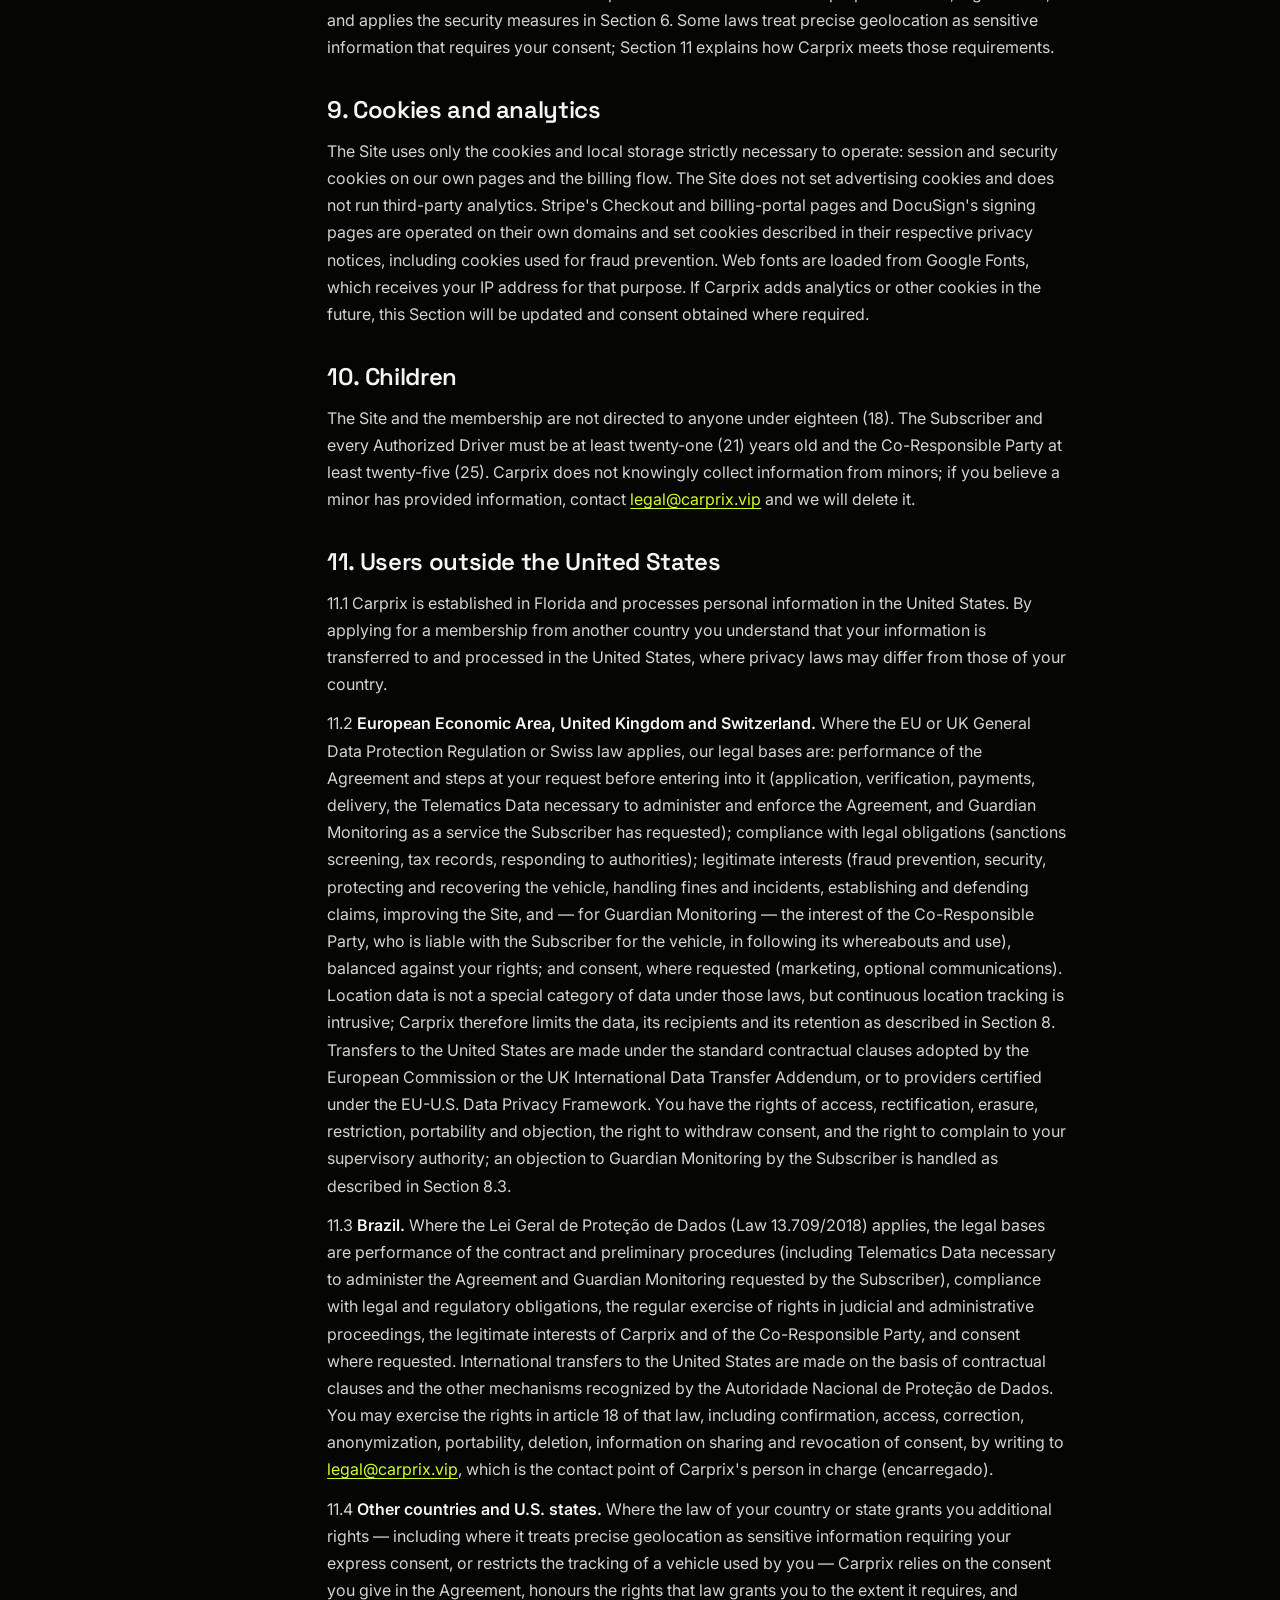
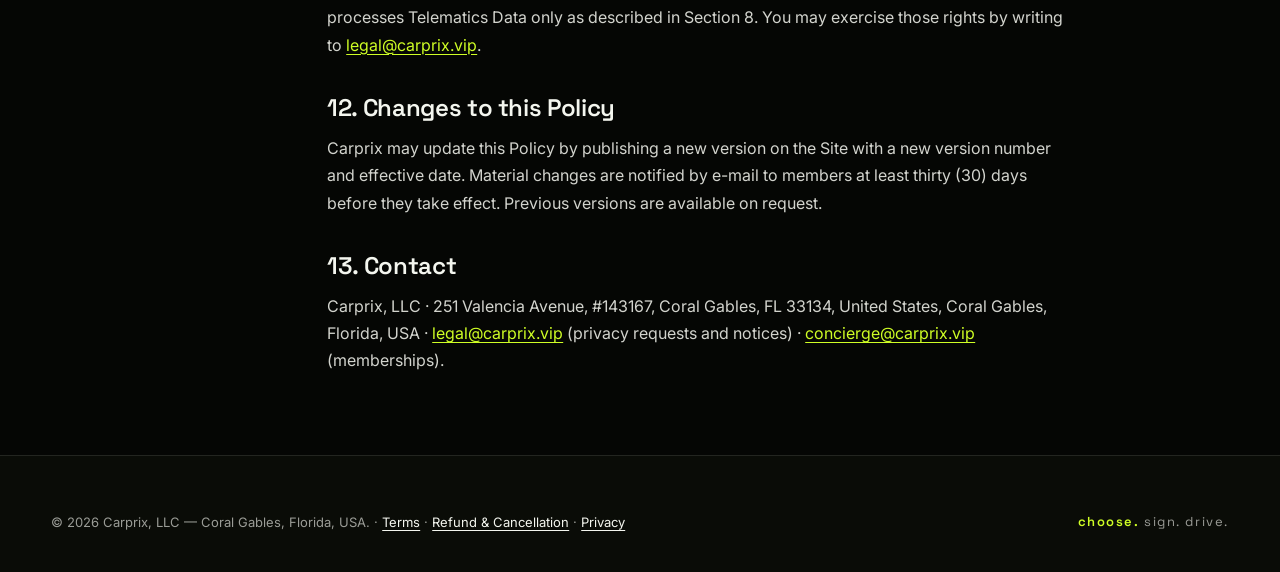
==== commit 97c23835: "v0.3.5 — D20: e-mails @carprix.vip, canonical/OG/sitemap/robots → https://carprix.vip, PROD_HOSTS; l" ====
--- a/privacy/index.html
+++ b/privacy/index.html
@@ -4,10 +4,10 @@
 <meta charset="UTF-8">
 <meta name="viewport" content="width=device-width, initial-scale=1.0">
 <title>Privacy Policy — Carprix</title>
-<meta name="description" content="How Carprix, LLC collects, uses, shares and protects personal information on carprixapp.com and throughout a membership.">
+<meta name="description" content="How Carprix, LLC collects, uses, shares and protects personal information on carprix.vip and throughout a membership.">
 <!-- noindex until counsel sign-off (D9) -->
 <meta name="robots" content="noindex, follow">
-<link rel="canonical" href="https://carprixapp.com/privacy/">
+<link rel="canonical" href="https://carprix.vip/privacy/">
 <meta name="theme-color" content="#050604">
 <link rel="icon" type="image/png" sizes="32x32" href="/assets/favicon-32.png">
 <link rel="icon" type="image/png" sizes="64x64" href="/assets/favicon-64.png">
@@ -68,11 +68,11 @@
     <article class="legal__body">
       <div class="kicker">Legal</div>
       <h1>Privacy Policy</h1>
-      <p class="legal__meta"><span>Carprix, LLC</span><span>Version <time datetime="2026-09">2026-09</time></span><span>Effective upon launch</span></p>
+      <p class="legal__meta"><span>Carprix, LLC</span><span>Version <time datetime="2026-09-03">2026-09-03</time></span><span>Effective upon launch</span></p>
 
       <section id="scope" aria-labelledby="h-scope">
         <h2 id="h-scope">1. Scope</h2>
-        <p>1.1 This Privacy Policy describes how Carprix, LLC ("<strong>Carprix</strong>", "<strong>we</strong>") collects, uses, shares and protects personal information when you visit carprixapp.com (the "<strong>Site</strong>"), apply for a membership, sign the Vehicle Subscription Agreement (the "<strong>Agreement</strong>"), pay, and possess and use a vehicle under the Agreement. It applies to Subscribers, Co-Responsible Parties, Authorized Drivers, Vehicle Owners and visitors to the Site. Capitalized terms have the meanings given in the Agreement.</p>
+        <p>1.1 This Privacy Policy describes how Carprix, LLC ("<strong>Carprix</strong>", "<strong>we</strong>") collects, uses, shares and protects personal information when you visit carprix.vip (the "<strong>Site</strong>"), apply for a membership, sign the Vehicle Subscription Agreement (the "<strong>Agreement</strong>"), pay, and possess and use a vehicle under the Agreement. It applies to Subscribers, Co-Responsible Parties, Authorized Drivers, Vehicle Owners and visitors to the Site. Capitalized terms have the meanings given in the Agreement.</p>
         <p>1.2 Carprix is the business responsible for the personal information described here (the "controller"). Our service providers — including Stripe (payments), DocuSign (electronic signature and identity verification) and Amazon Web Services (hosting) — process information on our instructions, and Stripe and DocuSign also act as independent controllers for the parts of the process they operate, under their own privacy notices.</p>
         <p>1.3 This Policy forms part of the Terms of Use and the Agreement. Carprix complies with the Florida Information Protection Act (section 501.171, Florida Statutes) and, where you are located outside the United States, with the additional commitments in Section 11.</p>
       </section>
@@ -128,8 +128,8 @@
 
       <section id="rights" aria-labelledby="h-rights">
         <h2 id="h-rights">7. Your choices and rights</h2>
-        <p>7.1 You may access and update your contact and billing details in the billing portal at <a href="https://carprixapp.com/billing/manage.html">carprixapp.com/billing/manage.html</a>. For any other request — access to the information we hold about you, correction, deletion, restriction, portability, objection, withdrawal of consent, or a copy of your records — write to <a href="mailto:legal@carprixapp.com">legal@carprixapp.com</a>. We verify your identity before acting and respond within thirty (30) days (or within the shorter period required by applicable law). Some information cannot be deleted while the Agreement is in force or while we are required or permitted by law to keep it; we will explain any refusal.</p>
-        <p>7.2 You may opt out of marketing e-mails through the unsubscribe link in each message or by writing to <a href="mailto:legal@carprixapp.com">legal@carprixapp.com</a>. Service communications required to administer the Agreement cannot be opted out of while it is in force.</p>
+        <p>7.1 You may access and update your contact and billing details in the billing portal at <a href="https://carprix.vip/billing/manage.html">carprix.vip/billing/manage.html</a>. For any other request — access to the information we hold about you, correction, deletion, restriction, portability, objection, withdrawal of consent, or a copy of your records — write to <a href="mailto:legal@carprix.vip">legal@carprix.vip</a>. We verify your identity before acting and respond within thirty (30) days (or within the shorter period required by applicable law). Some information cannot be deleted while the Agreement is in force or while we are required or permitted by law to keep it; we will explain any refusal.</p>
+        <p>7.2 You may opt out of marketing e-mails through the unsubscribe link in each message or by writing to <a href="mailto:legal@carprix.vip">legal@carprix.vip</a>. Service communications required to administer the Agreement cannot be opted out of while it is in force.</p>
         <p>7.3 You may withdraw your consent to electronic records and signatures as described in the Electronic Signature and Communications Consent; withdrawal does not affect the validity of documents already signed.</p>
         <p>7.4 Telematics collection is a condition of the Agreement and cannot be disabled while the vehicle is in your possession. The Subscriber is responsible for informing every Authorized Driver and passenger of this collection. Guardian Monitoring, by contrast, is optional: it exists only if the Subscriber requests it, and it is changed or withdrawn as described in Section 8.3.</p>
         <p>7.5 You may lodge a complaint with the Florida Department of Legal Affairs or with the data-protection authority of your country of residence.</p>
@@ -139,7 +139,7 @@
         <h2 id="h-telematics">8. Vehicle location, telematics and Guardian Monitoring</h2>
         <p>8.1 <strong>What the equipment records.</strong> Vehicles may be equipped — before delivery or at any time during the membership — with GPS and telematics equipment and, where lawful in the Vehicle Jurisdiction, remote immobilization. While the vehicle is in the Subscriber's possession the equipment records continuously the Telematics Data listed in Section 2.6: precise location and movements, speed, direction, trip times, distance and mileage, driving events, diagnostic and fault data, immobilizer status, zone and border alerts, and vehicle and device identifiers. The data relates to whoever is driving or travelling in the vehicle. Both the Subscriber and the Co-Responsible Party consent to this collection when they sign the Agreement, and the Subscriber must inform every Authorized Driver and passenger before they first use the vehicle.</p>
         <p>8.2 <strong>Why Carprix uses it.</strong> To protect the vehicle and locate and recover it in case of theft, non-return, default or misuse; to verify compliance with the Agreement, including that the vehicle stays within the Vehicle Jurisdiction and is not put to a prohibited use; to measure mileage and calculate excess-mileage charges; to identify the driver, time, place and circumstances of fines, tolls, incidents and accidents and handle them with authorities and insurers; to monitor the vehicle's condition and schedule maintenance; to detect impacts and safety events; to document amounts invoiced; to provide Guardian Monitoring where elected; and to establish, exercise and defend legal claims. Carprix does not use Telematics Data for marketing or advertising, does not build profiles for those purposes, does not take automated decisions producing legal effects on the basis of it, and does not sell it. Carprix does not undertake to review Telematics Data in real time or to intervene in the use of the vehicle.</p>
-        <p>8.3 <strong>Guardian Monitoring.</strong> Only at the Subscriber's request — made in the Vehicle Schedule at signature or later by notice from the Subscriber's e-mail on file — Carprix makes the vehicle's current and historical location, speed, trip and mileage data and event alerts (speed above set thresholds, leaving the Vehicle Jurisdiction or a set zone, night-time use, harsh driving, impacts, loss of signal) available to the Co-Responsible Party who signed the Agreement, through a portal or application, periodic reports or both. Diagnostic data and any function acting on the vehicle are never made available to the Co-Responsible Party. The Co-Responsible Party is contractually bound to keep the data confidential and to use it only to follow the whereabouts, use and safety of the vehicle and its drivers. Guardian Monitoring is informational; it is not supervision by Carprix. The Co-Responsible Party's access ends on the Return Date or when the Agreement ends. Because the Co-Responsible Party is liable with the Subscriber for the vehicle and relies on the election, Guardian Monitoring is changed or withdrawn by a notice from both the Subscriber and the Co-Responsible Party, as Section 19.7 of the Agreement provides; where the law of your country gives you a right to withdraw unilaterally that cannot be excluded, you may exercise it by writing to <a href="mailto:legal@carprixapp.com">legal@carprixapp.com</a>, and Carprix will end the Co-Responsible Party's access and inform the Co-Responsible Party (Section 11).</p>
+        <p>8.3 <strong>Guardian Monitoring.</strong> Only at the Subscriber's request — made in the Vehicle Schedule at signature or later by notice from the Subscriber's e-mail on file — Carprix makes the vehicle's current and historical location, speed, trip and mileage data and event alerts (speed above set thresholds, leaving the Vehicle Jurisdiction or a set zone, night-time use, harsh driving, impacts, loss of signal) available to the Co-Responsible Party who signed the Agreement, through a portal or application, periodic reports or both. Diagnostic data and any function acting on the vehicle are never made available to the Co-Responsible Party. The Co-Responsible Party is contractually bound to keep the data confidential and to use it only to follow the whereabouts, use and safety of the vehicle and its drivers. Guardian Monitoring is informational; it is not supervision by Carprix. The Co-Responsible Party's access ends on the Return Date or when the Agreement ends. Because the Co-Responsible Party is liable with the Subscriber for the vehicle and relies on the election, Guardian Monitoring is changed or withdrawn by a notice from both the Subscriber and the Co-Responsible Party, as Section 19.7 of the Agreement provides; where the law of your country gives you a right to withdraw unilaterally that cannot be excluded, you may exercise it by writing to <a href="mailto:legal@carprix.vip">legal@carprix.vip</a>, and Carprix will end the Co-Responsible Party's access and inform the Co-Responsible Party (Section 11).</p>
         <p>8.4 <strong>Who else receives Telematics Data.</strong> The Vehicle Owner, limited to what it needs to maintain, recover, insure the vehicle and handle fines, or that it receives because it operates the equipment, and bound by contract to use it for nothing else; the telematics provider, as a service provider; insurers and claims handlers; and police, traffic and toll authorities, courts and collection agents where necessary to handle an incident, fine or claim, to recover the vehicle, to enforce the Agreement or to comply with law. No other third party has access to Telematics Data, live or otherwise.</p>
         <p>8.5 <strong>Retention.</strong> Telematics Data, including Guardian Monitoring reports and alerts, is kept for twelve (12) months after the Return Date — because authorities in many countries notify traffic fines for a vehicle months after the event — or longer while needed for a fine, claim, investigation or dispute, and is then deleted or anonymized.</p>
         <p>8.6 <strong>Sensitivity and safeguards.</strong> Precise location data can reveal patterns of daily life. Carprix restricts access to Telematics Data to personnel who need it for the purposes above, logs access, and applies the security measures in Section 6. Some laws treat precise geolocation as sensitive information that requires your consent; Section 11 explains how Carprix meets those requirements.</p>
@@ -152,15 +152,15 @@
 
       <section id="children" aria-labelledby="h-children">
         <h2 id="h-children">10. Children</h2>
-        <p>The Site and the membership are not directed to anyone under eighteen (18). The Subscriber and every Authorized Driver must be at least twenty-one (21) years old and the Co-Responsible Party at least twenty-five (25). Carprix does not knowingly collect information from minors; if you believe a minor has provided information, contact <a href="mailto:legal@carprixapp.com">legal@carprixapp.com</a> and we will delete it.</p>
+        <p>The Site and the membership are not directed to anyone under eighteen (18). The Subscriber and every Authorized Driver must be at least twenty-one (21) years old and the Co-Responsible Party at least twenty-five (25). Carprix does not knowingly collect information from minors; if you believe a minor has provided information, contact <a href="mailto:legal@carprix.vip">legal@carprix.vip</a> and we will delete it.</p>
       </section>
 
       <section id="international" aria-labelledby="h-international">
         <h2 id="h-international">11. Users outside the United States</h2>
         <p>11.1 Carprix is established in Florida and processes personal information in the United States. By applying for a membership from another country you understand that your information is transferred to and processed in the United States, where privacy laws may differ from those of your country.</p>
         <p>11.2 <strong>European Economic Area, United Kingdom and Switzerland.</strong> Where the EU or UK General Data Protection Regulation or Swiss law applies, our legal bases are: performance of the Agreement and steps at your request before entering into it (application, verification, payments, delivery, the Telematics Data necessary to administer and enforce the Agreement, and Guardian Monitoring as a service the Subscriber has requested); compliance with legal obligations (sanctions screening, tax records, responding to authorities); legitimate interests (fraud prevention, security, protecting and recovering the vehicle, handling fines and incidents, establishing and defending claims, improving the Site, and — for Guardian Monitoring — the interest of the Co-Responsible Party, who is liable with the Subscriber for the vehicle, in following its whereabouts and use), balanced against your rights; and consent, where requested (marketing, optional communications). Location data is not a special category of data under those laws, but continuous location tracking is intrusive; Carprix therefore limits the data, its recipients and its retention as described in Section 8. Transfers to the United States are made under the standard contractual clauses adopted by the European Commission or the UK International Data Transfer Addendum, or to providers certified under the EU-U.S. Data Privacy Framework. You have the rights of access, rectification, erasure, restriction, portability and objection, the right to withdraw consent, and the right to complain to your supervisory authority; an objection to Guardian Monitoring by the Subscriber is handled as described in Section 8.3.</p>
-        <p>11.3 <strong>Brazil.</strong> Where the Lei Geral de Proteção de Dados (Law 13.709/2018) applies, the legal bases are performance of the contract and preliminary procedures (including Telematics Data necessary to administer the Agreement and Guardian Monitoring requested by the Subscriber), compliance with legal and regulatory obligations, the regular exercise of rights in judicial and administrative proceedings, the legitimate interests of Carprix and of the Co-Responsible Party, and consent where requested. International transfers to the United States are made on the basis of contractual clauses and the other mechanisms recognized by the Autoridade Nacional de Proteção de Dados. You may exercise the rights in article 18 of that law, including confirmation, access, correction, anonymization, portability, deletion, information on sharing and revocation of consent, by writing to <a href="mailto:legal@carprixapp.com">legal@carprixapp.com</a>, which is the contact point of Carprix's person in charge (encarregado).</p>
-        <p>11.4 <strong>Other countries and U.S. states.</strong> Where the law of your country or state grants you additional rights — including where it treats precise geolocation as sensitive information requiring your express consent, or restricts the tracking of a vehicle used by you — Carprix relies on the consent you give in the Agreement, honours the rights that law grants you to the extent it requires, and processes Telematics Data only as described in Section 8. You may exercise those rights by writing to <a href="mailto:legal@carprixapp.com">legal@carprixapp.com</a>.</p>
+        <p>11.3 <strong>Brazil.</strong> Where the Lei Geral de Proteção de Dados (Law 13.709/2018) applies, the legal bases are performance of the contract and preliminary procedures (including Telematics Data necessary to administer the Agreement and Guardian Monitoring requested by the Subscriber), compliance with legal and regulatory obligations, the regular exercise of rights in judicial and administrative proceedings, the legitimate interests of Carprix and of the Co-Responsible Party, and consent where requested. International transfers to the United States are made on the basis of contractual clauses and the other mechanisms recognized by the Autoridade Nacional de Proteção de Dados. You may exercise the rights in article 18 of that law, including confirmation, access, correction, anonymization, portability, deletion, information on sharing and revocation of consent, by writing to <a href="mailto:legal@carprix.vip">legal@carprix.vip</a>, which is the contact point of Carprix's person in charge (encarregado).</p>
+        <p>11.4 <strong>Other countries and U.S. states.</strong> Where the law of your country or state grants you additional rights — including where it treats precise geolocation as sensitive information requiring your express consent, or restricts the tracking of a vehicle used by you — Carprix relies on the consent you give in the Agreement, honours the rights that law grants you to the extent it requires, and processes Telematics Data only as described in Section 8. You may exercise those rights by writing to <a href="mailto:legal@carprix.vip">legal@carprix.vip</a>.</p>
       </section>
 
       <section id="changes" aria-labelledby="h-changes">
@@ -170,7 +170,7 @@
 
       <section id="contact" aria-labelledby="h-contact">
         <h2 id="h-contact">13. Contact</h2>
-        <p>Carprix, LLC · 251 Valencia Avenue, #143167, Coral Gables, FL 33134, United States, Coral Gables, Florida, USA · <a href="mailto:legal@carprixapp.com">legal@carprixapp.com</a> (privacy requests and notices) · <a href="mailto:concierge@carprixapp.com">concierge@carprixapp.com</a> (memberships).</p>
+        <p>Carprix, LLC · 251 Valencia Avenue, #143167, Coral Gables, FL 33134, United States, Coral Gables, Florida, USA · <a href="mailto:legal@carprix.vip">legal@carprix.vip</a> (privacy requests and notices) · <a href="mailto:concierge@carprix.vip">concierge@carprix.vip</a> (memberships).</p>
       </section>
     </article>
   </div>
--- a/css/carprix.css
+++ b/css/carprix.css
@@ -1,5 +1,5 @@
 /* ==========================================================================
-   Carprix — site stylesheet (carprixapp.com)
+   Carprix — site stylesheet (carprix.vip)
    choose. sign. drive.
    Mobile-first · no framework · BEM per block on top of :root tokens.
    Contrast (on #050604): text 18.7:1 · lime 17.3:1 · muted ≈7:1 · muted-2 5.5:1
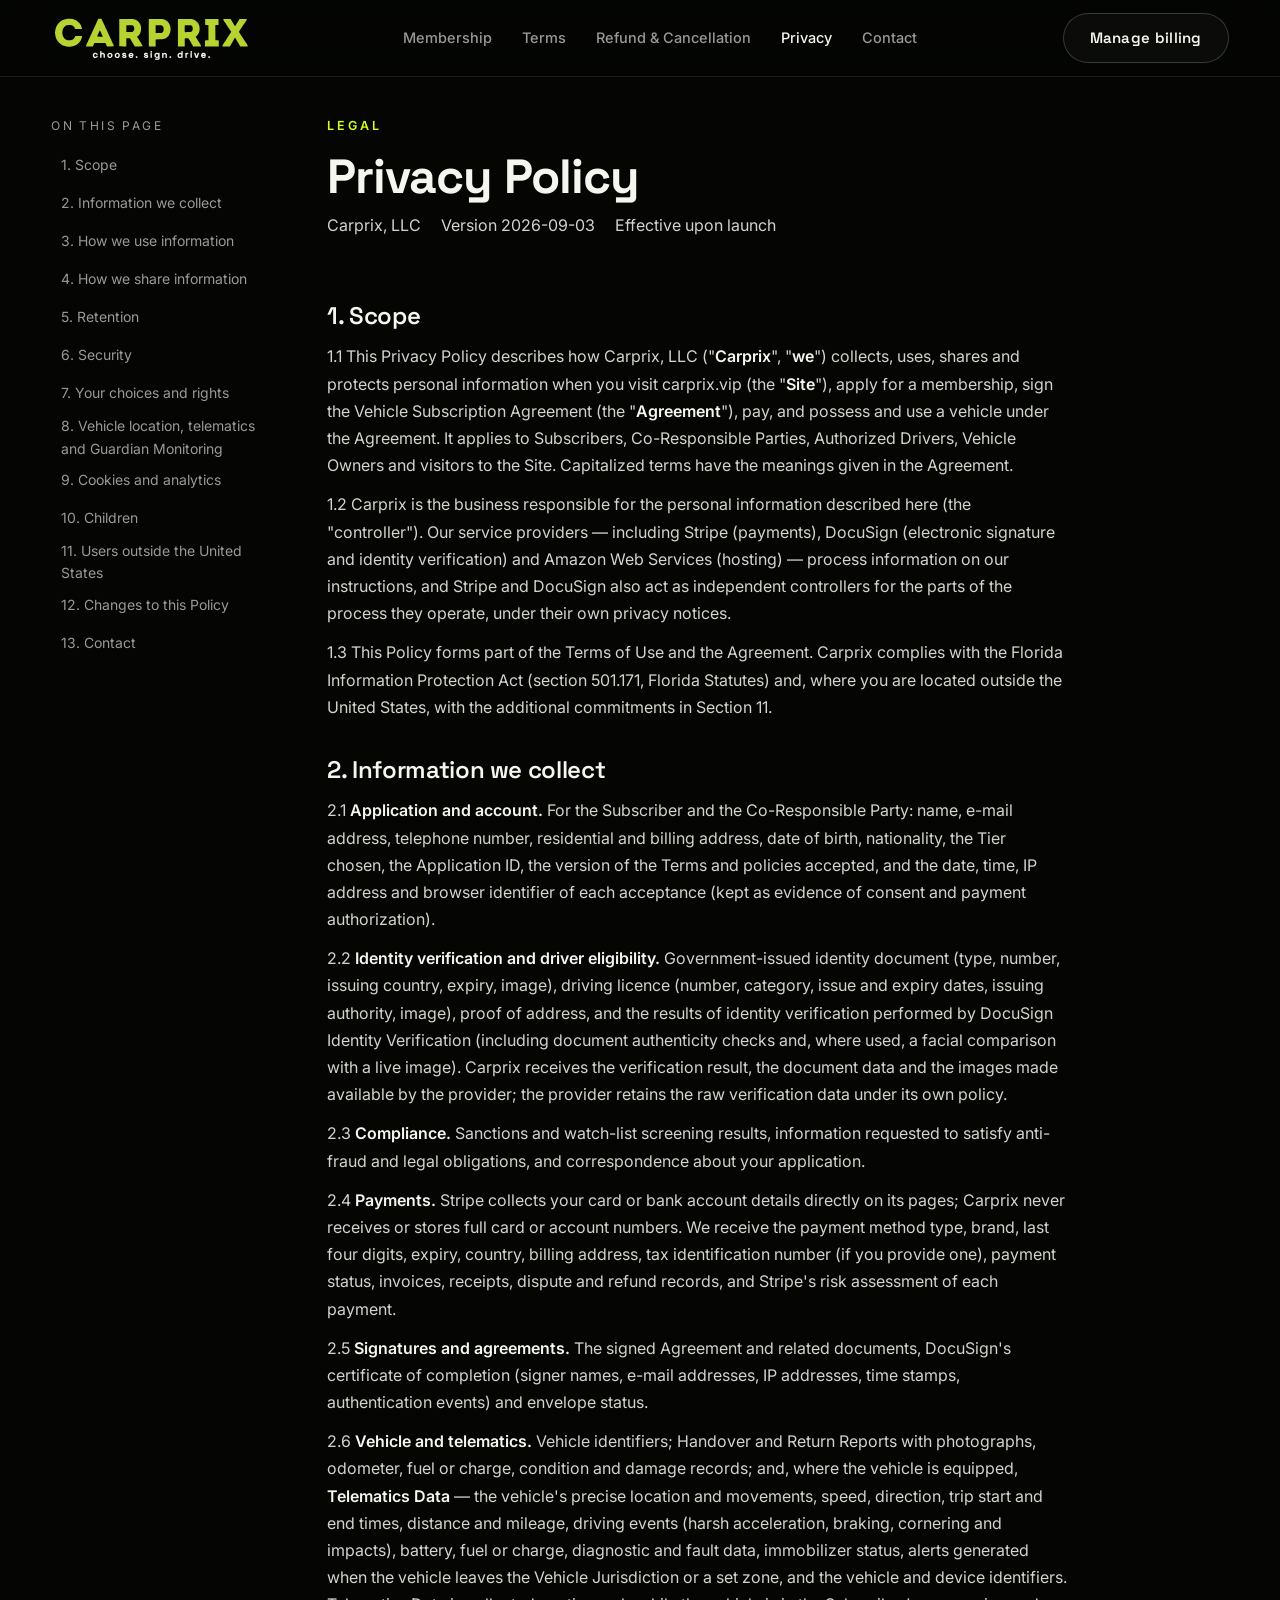
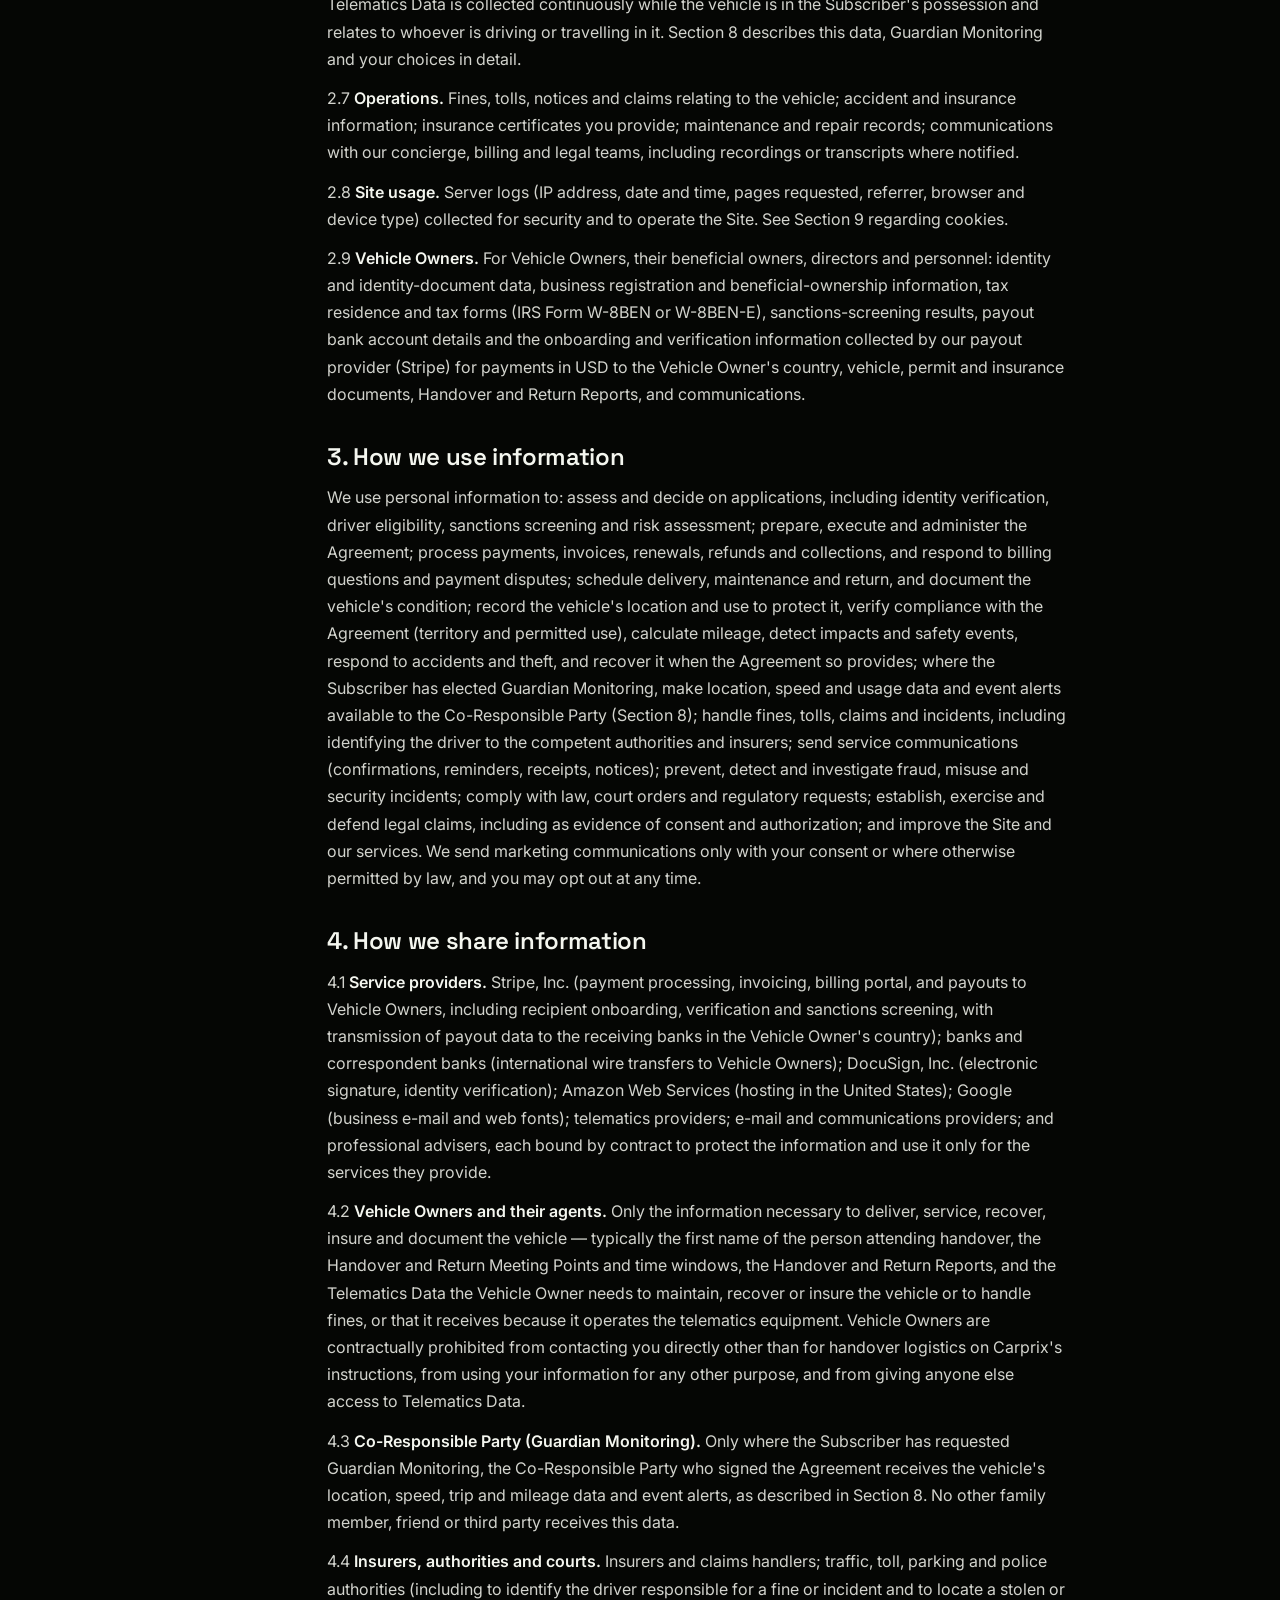
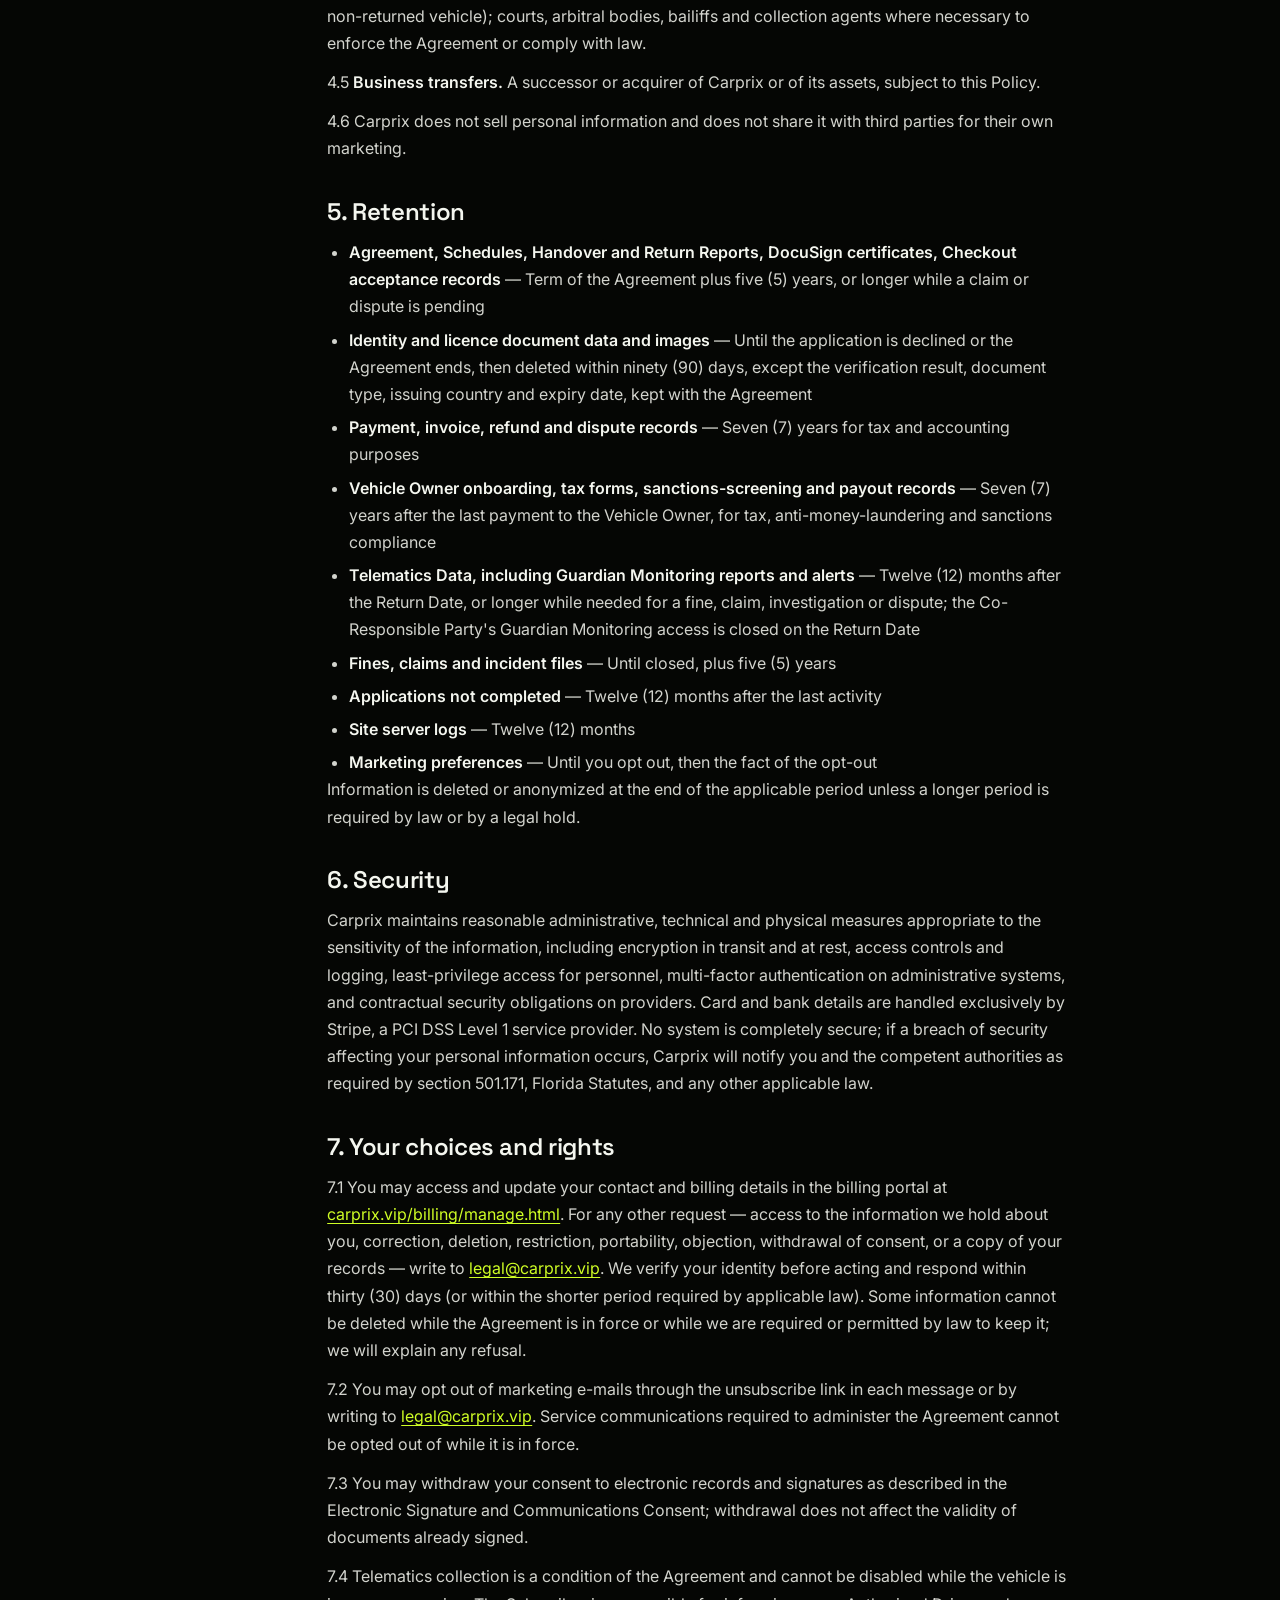
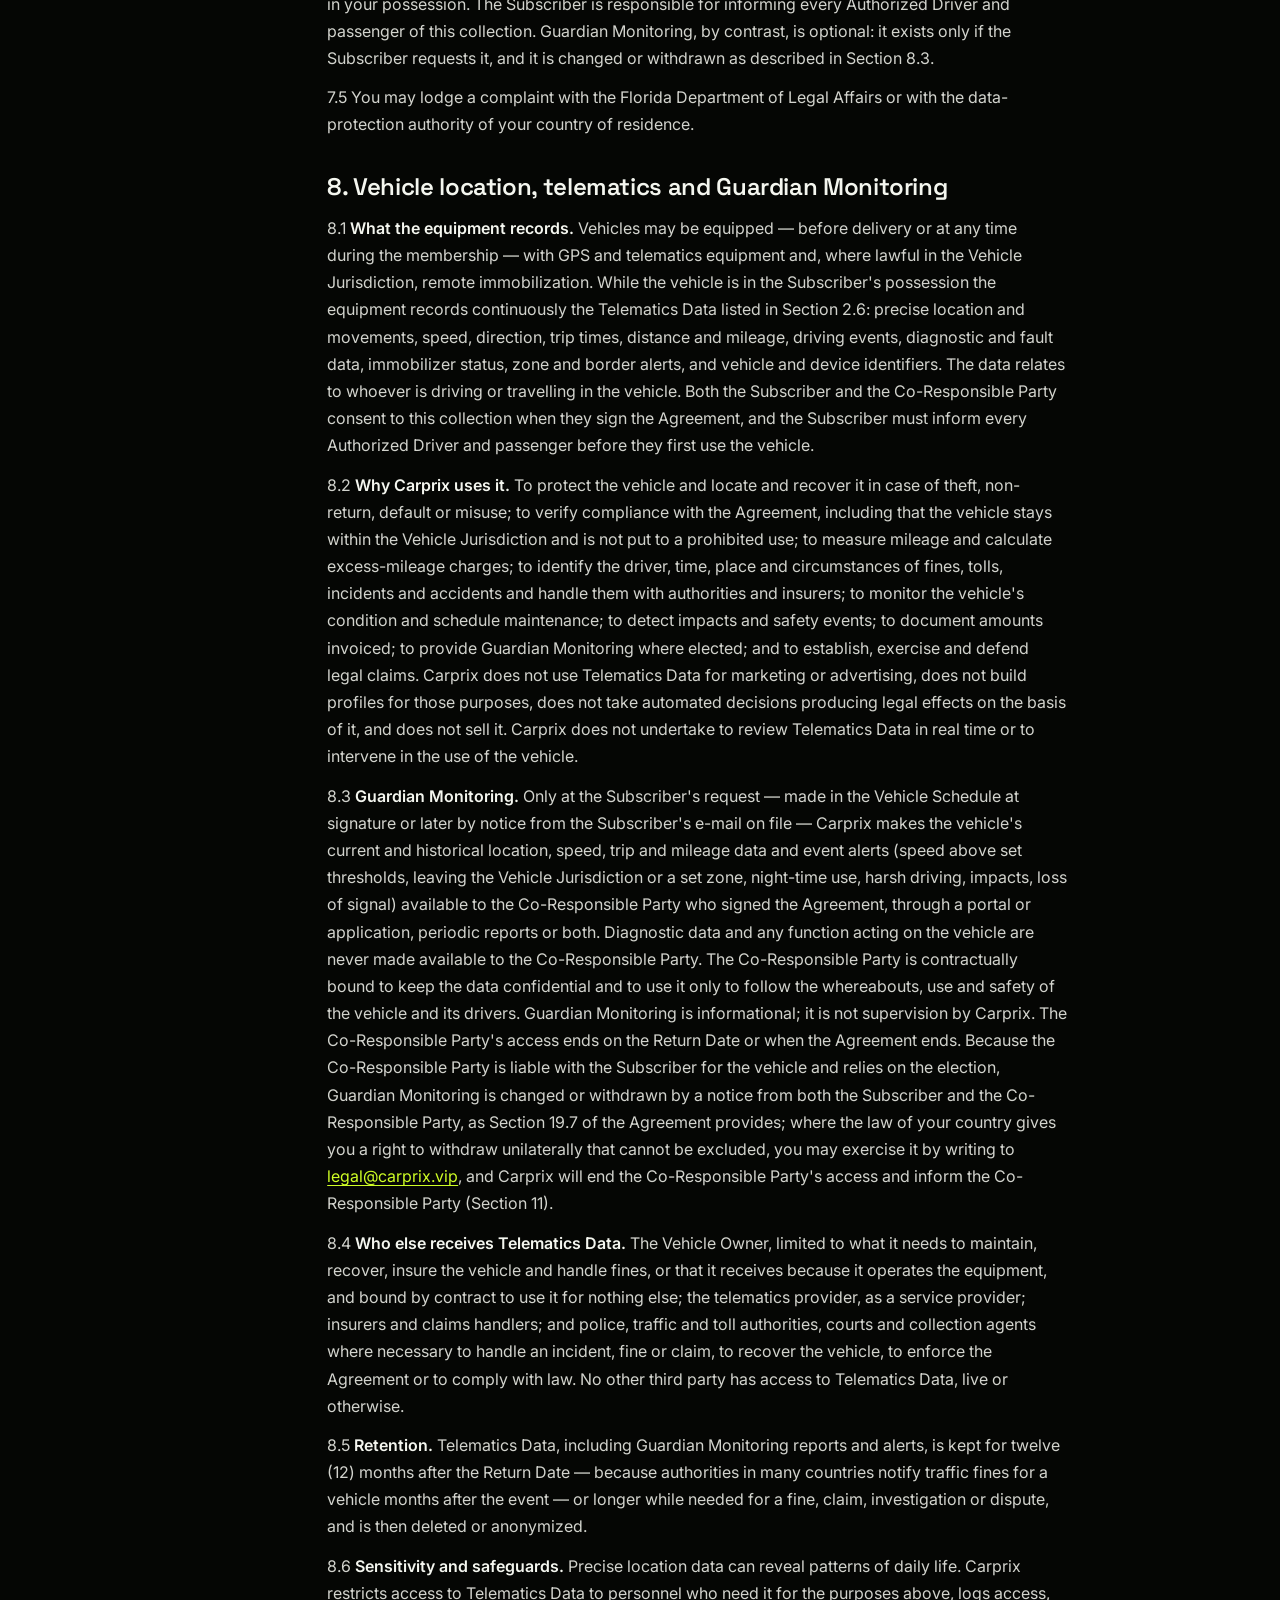
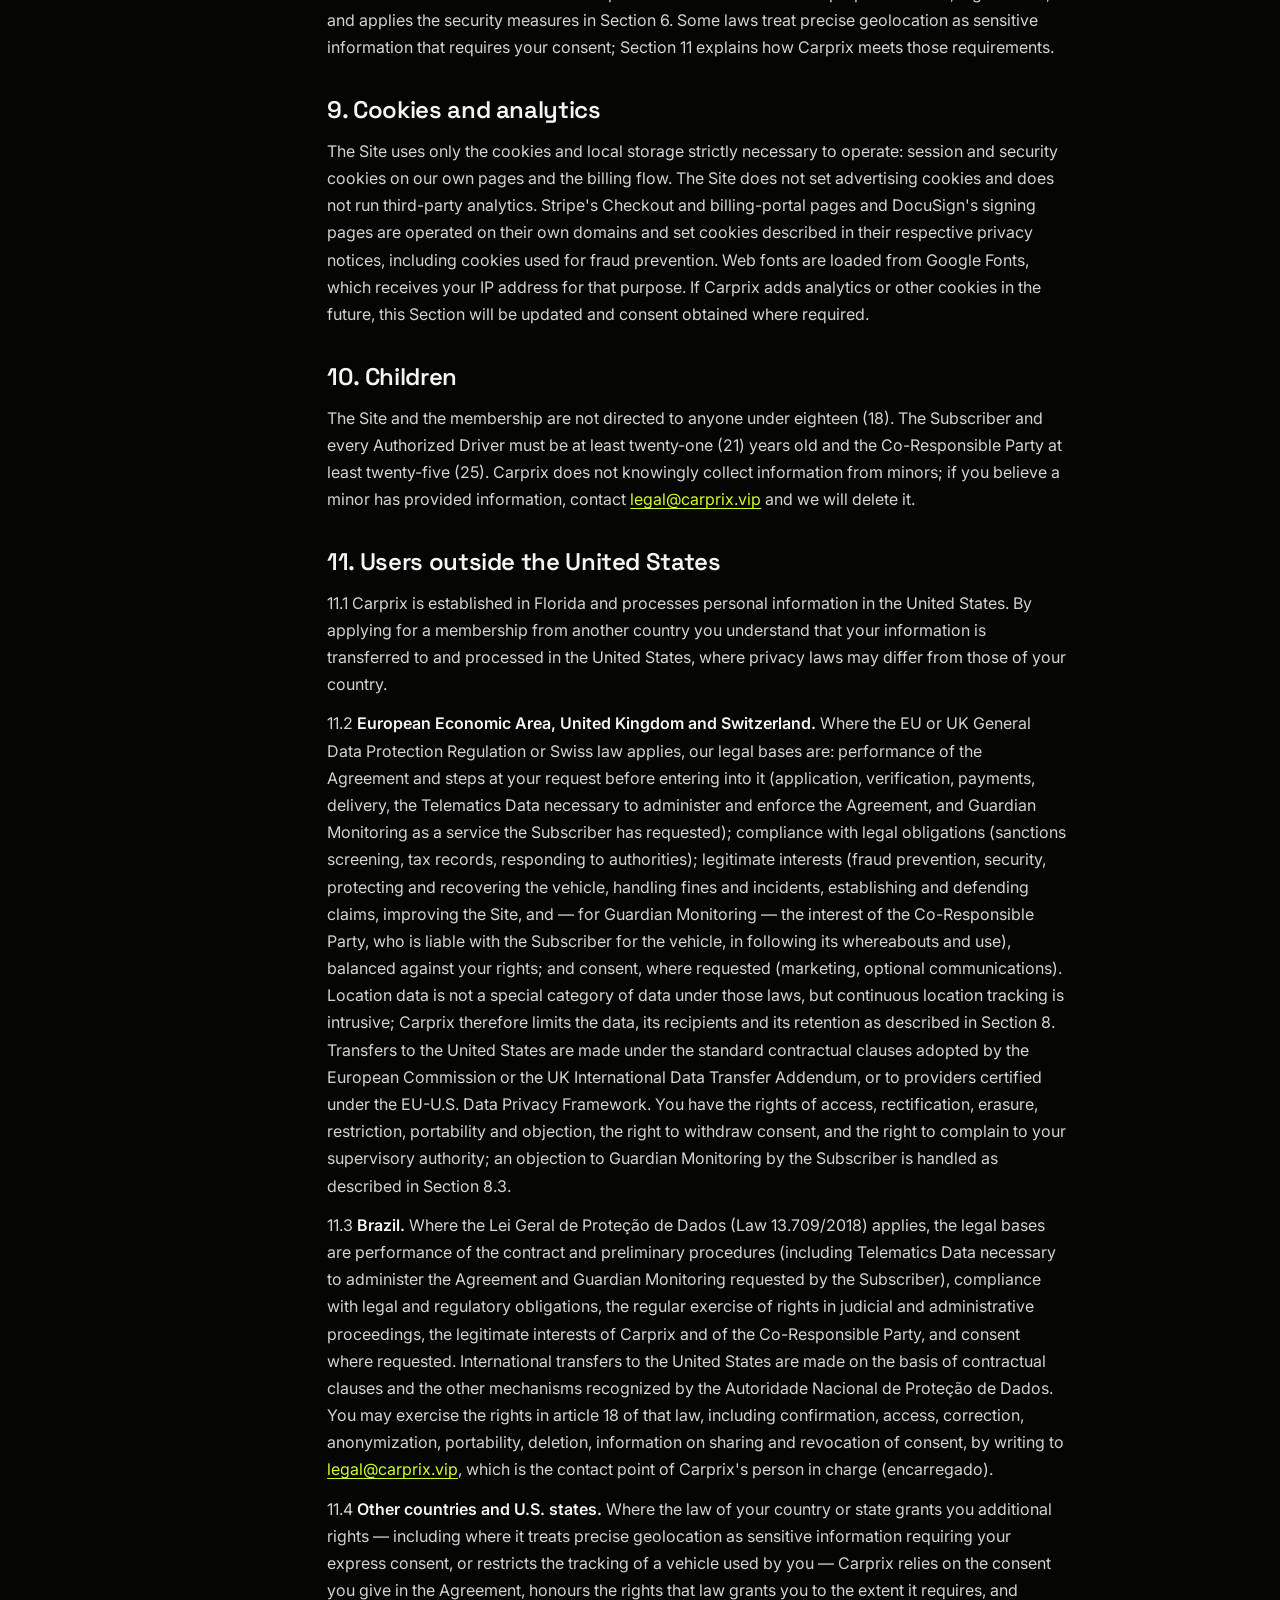
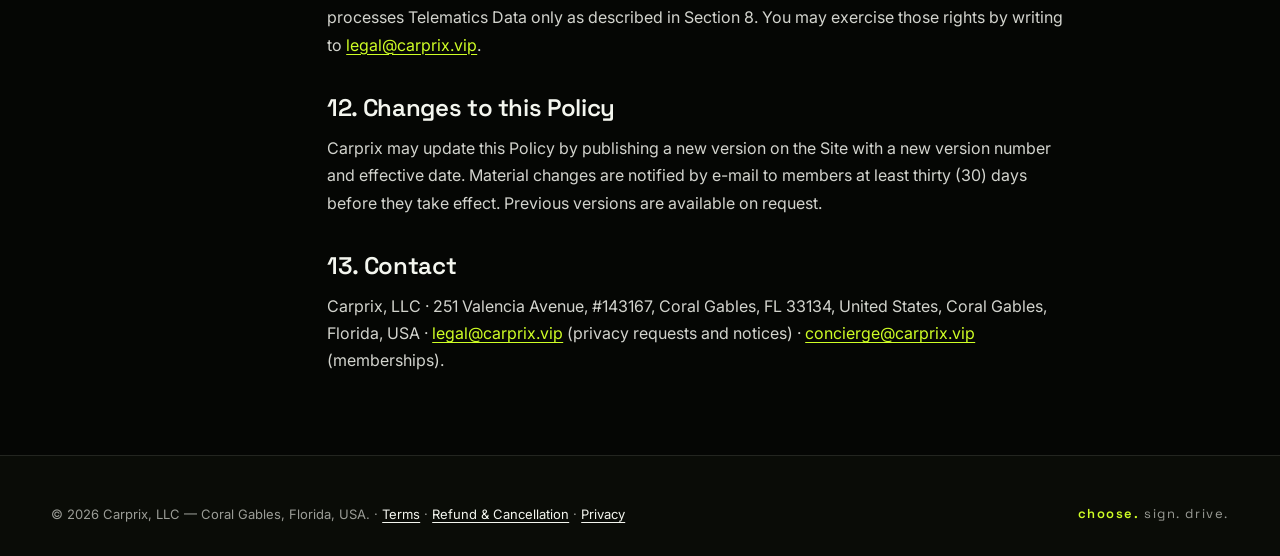
==== commit 0cef53ea: "D25 design review + launch offer at 15%: vector logo, uniform section rhythm, grid-aligned copy, joi" ====
--- a/privacy/index.html
+++ b/privacy/index.html
@@ -15,7 +15,7 @@
 <link rel="preconnect" href="https://fonts.googleapis.com">
 <link rel="preconnect" href="https://fonts.gstatic.com" crossorigin>
 <link href="https://fonts.googleapis.com/css2?family=Space+Grotesk:wght@500;600;700&family=Inter:wght@400;500;600&display=swap" rel="stylesheet">
-<link rel="stylesheet" href="/css/carprix.css">
+<link rel="stylesheet" href="/css/carprix.css?v=6">
 </head>
 <body>
 <a class="skip-link" href="#main">Skip to content</a>
@@ -24,8 +24,10 @@
   <div class="container nav">
     <a class="brand" href="/" aria-label="Carprix — home">
       <picture>
-        <source srcset="/assets/logo-wordmark.webp" type="image/webp">
-        <img src="/assets/logo-wordmark.png" alt="CARPRIX — choose. sign. drive." width="1756" height="376">
+        <!-- Vector wordmark (2026-09-03): the full lock-up (inline letters) on ≥ 2 dppx screens; the solid variant with a
+             bolder tagline on 1× screens, where the 3 px inline and the thin tagline blur below ~60 px. Same viewBox. -->
+        <source srcset="/assets/logo-wordmark.svg?v=6" type="image/svg+xml" media="(-webkit-min-device-pixel-ratio: 2), (min-resolution: 2dppx)">
+        <img src="/assets/logo-wordmark-solid.svg?v=6" alt="CARPRIX — choose. sign. drive." width="1756" height="376">
       </picture>
     </a>
     <nav class="nav-links" id="navLinks" aria-label="Main navigation">
--- a/css/carprix.css
+++ b/css/carprix.css
@@ -129,8 +129,11 @@
 
 /* ---------- Hero ---------- */
 .hero {
-  min-height: 100svh; display: flex; align-items: center; overflow: clip;
-  padding: calc(var(--header-h) + 64px) 0 72px;
+  display: flex; align-items: center; overflow: clip;
+  /* Owner, 2026-09-03: "o espaço entre o topo e o início do conteúdo está muito grande, reduza pela metade" — the hero no
+     longer stretches to 100svh (which centred the content and left ~300 px above it on a desktop screen); the content
+     starts right under the header with the same rhythm as the other sections. */
+  padding: calc(var(--header-h) + clamp(40px, 5vw, 64px)) 0 clamp(48px, 5.5vw, 72px);
   background:
     radial-gradient(1000px 620px at 82% 30%, rgba(207, 254, 37, .13), transparent 60%),
     radial-gradient(760px 500px at 8% 82%, rgba(14, 40, 75, .55), transparent 65%),
@@ -170,16 +173,31 @@
   box-shadow: 0 30px 70px rgba(0, 0, 0, .55);
 }
 .ph::after {
-  content: ""; position: absolute; inset: 0; pointer-events: none;
+  content: ""; position: absolute; inset: 0; pointer-events: none; z-index: 1;
   background: linear-gradient(180deg, transparent 55%, rgba(5, 6, 4, .75));
 }
+/* Photo behind a .ph placeholder (D21 — AI renderings of each tier's vehicles in a Monaco setting): the image sits under
+   the gradients (::before/::after, z 1) and the captions/chips (z 2). */
+.ph__img { position: absolute; inset: 0; width: 100%; height: 100%; object-fit: cover; z-index: 0; display: block; }
+.ph.has-photo::before {
+  content: ""; position: absolute; inset: 0; pointer-events: none; z-index: 1;
+  background: linear-gradient(180deg, rgba(5, 6, 4, .62), rgba(5, 6, 4, .12) 48%, transparent 70%);
+}
+.ph.has-photo::after { background: linear-gradient(180deg, transparent 45%, rgba(5, 6, 4, .82)); }
+.ph.has-photo > :not(.ph__img) { position: relative; z-index: 2; }
+/* Hero with the rendering: smaller motto, a single compact chip so the vehicle stays visible. */
+.hero-card.has-photo .hero-card__words { font-size: clamp(30px, 3.6vw, 48px); }
+.hero-card.has-photo .hero-card__meta { justify-content: flex-start; }
+.hero-card.has-photo .chip:nth-child(2) { display: none; }
+.hero-card.has-photo .chip { padding: 10px 14px; }
+.hero-card.has-photo .chip .v { font-size: 15px; }
 .hero-visual { position: relative; }
-.hero-card { min-height: 380px; padding: clamp(24px, 4vw, 40px); display: flex; flex-direction: column; justify-content: space-between; gap: 28px; }
-.hero-card__words { font-family: var(--font-display); font-weight: 500; font-size: clamp(34px, 5vw, 62px); line-height: 1.02; letter-spacing: -.02em; }
+.hero-card { min-height: 380px; padding: clamp(24px, 4vw, 40px); display: flex; flex-direction: column; justify-content: flex-start; gap: 28px; }
+.hero-card__words { position: relative; z-index: 2; text-shadow: 0 2px 24px rgba(0, 0, 0, .55); font-family: var(--font-display); font-weight: 500; font-size: clamp(34px, 5vw, 62px); line-height: 1.02; letter-spacing: -.02em; }
 .hero-card__words span { display: block; color: var(--muted); }
 .hero-card__words span:first-child { color: var(--text); }
 .hero-card__words span:last-child { color: var(--lime); }
-.hero-card__meta { position: relative; z-index: 1; display: flex; flex-wrap: wrap; gap: 10px; align-items: center; justify-content: space-between; }
+.hero-card__meta { position: relative; z-index: 2; display: flex; flex-wrap: wrap; gap: 10px; align-items: center; justify-content: space-between; }
 .chip {
   display: inline-flex; flex-direction: column; gap: 2px;
   background: rgba(10, 12, 7, .82); -webkit-backdrop-filter: blur(10px); backdrop-filter: blur(10px);
@@ -202,10 +220,20 @@
 @keyframes scroll { to { transform: translateX(-50%); } }
 
 /* ---------- Sections ---------- */
-.section { padding: clamp(72px, 9vw, 110px) 0; }
+/* Uniform vertical rhythm (owner, 2026-09-03): every section — hero, how, membership, vehicles, co-responsible, FAQ, CTA —
+   uses the same block padding (--section-y), so the gaps between blocks are equal top and bottom. */
+:root { --section-y: clamp(52px, 6vw, 80px); }
+.section { padding: var(--section-y) 0; }
 .section--alt { background: var(--bg-2); border-block: 1px solid var(--line); }
-.sec-head { max-width: 720px; margin-bottom: clamp(36px, 5vw, 64px); }
+.sec-head { max-width: 720px; margin-bottom: clamp(28px, 3.5vw, 44px); }
 .sec-head.center { margin-inline: auto; text-align: center; }
+/* Section head aligned with the grid below it (owner: explanatory texts "amontoados na esquerda" → follow the frames):
+   full container width; on wide screens the paragraph runs in two columns whose outer edges meet the grid's edges. */
+.sec-head--wide { max-width: none; }
+.sec-head--wide h2 { max-width: 20ch; }
+@media (min-width: 900px) {
+  .sec-head--wide p { column-count: 2; column-gap: 40px; max-width: none; }
+}
 .kicker { font-size: 12.5px; font-weight: 600; letter-spacing: .24em; text-transform: uppercase; color: var(--lime); margin-bottom: 16px; }
 h2 { font-size: clamp(30px, 3.6vw, 48px); font-weight: 700; }
 .sec-head p { margin-top: 18px; color: var(--muted); font-size: 17px; }
@@ -248,15 +276,50 @@
 .plan__features li::after { content: ""; position: absolute; left: 4px; top: calc(.45em + 3px); width: 5px; height: 7px; border: solid var(--lime); border-width: 0 2px 2px 0; transform: rotate(45deg); }
 .plan__cta { margin-top: auto; }
 .plan--highlight .plan__cta { background: var(--lime); color: var(--on-lime); border-color: var(--lime); }
-.pricing__foot { margin-top: 28px; font-size: 13.5px; line-height: 1.65; color: var(--muted); max-width: 90ch; }
+.pricing__foot { margin-top: 28px; font-size: 13.5px; line-height: 1.65; color: var(--muted); max-width: none; }
+@media (min-width: 900px) { .pricing__foot { column-count: 2; column-gap: 40px; } }  /* aligned with the three cards above */
 .pricing__foot strong { color: var(--text); font-weight: 600; }
 
-/* Fleet */
-.fleet__grid { display: grid; gap: 16px; grid-template-columns: 1fr; }
-.car { min-height: 220px; padding: 22px; display: flex; flex-direction: column; justify-content: flex-end; }
-.car__tier { position: relative; z-index: 1; font-family: var(--font-display); font-size: 12px; letter-spacing: .22em; color: var(--lime); }
-.car__name { position: relative; z-index: 1; font-family: var(--font-display); font-weight: 600; font-size: 22px; margin-top: 6px; }
-.fleet__note { margin-top: 20px; font-size: 13.5px; color: var(--muted); }
+/* Launch offer (D24) — block inside the pricing cards + the join form's billing option */
+.plan__offer { margin: 14px 0 6px; padding: 12px 14px; border-radius: var(--radius-sm); border: 1px solid rgba(207, 254, 37, .45); background: rgba(207, 254, 37, .07); display: grid; gap: 4px; }
+.plan__offer-tag { font-size: 11px; font-weight: 700; letter-spacing: .18em; text-transform: uppercase; color: var(--lime); }
+.plan__offer-price { font-family: var(--font-display); font-weight: 700; font-size: 22px; letter-spacing: -.01em; }
+.plan__offer-price small { font-family: var(--font-body, inherit); font-weight: 500; font-size: 12.5px; color: var(--muted); letter-spacing: 0; }
+.plan__offer-note { font-size: 12.5px; color: var(--muted); }
+.plan__offer-note s { color: var(--muted-2); }
+.tier-picker--billing { grid-template-columns: 1fr; }
+.tier-picker--billing .tier-option__box { height: 100%; box-sizing: border-box; }
+.tier-picker--billing .tier-option__name { flex-wrap: wrap; gap: 4px 12px; }
+.tier-option--offer .tier-option__box { border-color: rgba(207, 254, 37, .45); }
+.offer-tag { color: var(--lime); font-weight: 700; }
+@media (min-width: 640px) { .tier-picker--billing { grid-template-columns: repeat(2, 1fr); } }
+
+/* Fleet — one column per tier (owner, 2026-09-03): the tier's two models stacked, captions under the images (never over
+   the vehicle), a lime rule + tier name on top of each column so the grouping reads at a glance. */
+.fleet__tiers { display: grid; gap: 18px; grid-template-columns: 1fr; }
+.tier-col {
+  position: relative; display: flex; flex-direction: column; gap: 12px; padding: 18px 14px 16px;
+  border-radius: var(--radius); border: 1px solid var(--line);
+  background: linear-gradient(180deg, rgba(255, 255, 255, .045), rgba(255, 255, 255, .012) 60%, transparent);
+}
+.tier-col::before { content: ""; position: absolute; top: -1px; left: 22px; right: 22px; height: 3px; border-radius: 0 0 3px 3px; background: var(--lime); box-shadow: 0 0 22px rgba(207, 254, 37, .45); }
+.tier-col__head { display: flex; align-items: baseline; flex-wrap: wrap; gap: 4px 12px; padding: 4px 6px 8px; }
+.tier-col__kicker { font-size: 11.5px; font-weight: 600; letter-spacing: .24em; text-transform: uppercase; color: var(--lime); }
+.tier-col__name { font-family: var(--font-display); font-weight: 700; font-size: 28px; letter-spacing: .06em; line-height: 1; margin: 0; }
+.tier-col__price { margin-left: auto; font-size: 14px; color: var(--text); font-weight: 500; white-space: nowrap; }
+.tier-col__price small { font-size: 12.5px; color: var(--muted); font-weight: 400; }
+.car { margin: 0; border-radius: var(--radius-sm); overflow: hidden; border: 1px solid var(--line); background: var(--bg-2); }
+.car__media { aspect-ratio: 16 / 10; overflow: hidden; background: #0F120A; }
+.car__media img { display: block; width: 100%; height: 100%; object-fit: cover; transition: transform .6s ease; }
+.car:hover .car__media img { transform: scale(1.03); }
+.car__name { padding: 12px 14px 13px; font-family: var(--font-display); font-weight: 600; font-size: 18px; letter-spacing: -.01em; border-top: 1px solid var(--line); }
+.tier-col__link { align-self: flex-start; margin: 4px 6px 0; font-weight: 600; font-size: 14px; color: var(--lime); text-decoration: none; }
+.tier-col__link .arr { display: inline-block; transition: transform .2s ease; }
+.tier-col__link:hover .arr { transform: translateX(4px); }
+.fleet__note { margin-top: 20px; font-size: 13.5px; color: var(--muted); max-width: none; }
+/* Hero caption under the rendering (text never over the vehicle) */
+.hero-visual__caption { display: flex; justify-content: space-between; flex-wrap: wrap; gap: 4px 16px; margin: 12px 6px 0; font-size: 12.5px; color: var(--muted); }
+.hero-visual__caption span:first-child { color: var(--text); font-weight: 500; }
 
 /* Co-responsible party (co-signer) */
 .cosign__grid { display: grid; grid-template-columns: 1fr; gap: 40px; align-items: start; }
@@ -307,7 +370,7 @@
 .faq .faq__a p + p { margin-top: 10px; }
 
 /* Contact / CTA */
-.cta { padding: 0 0 clamp(72px, 9vw, 120px); }
+.cta { padding: 0 0 var(--section-y); }
 .cta-box {
   border-radius: 28px; padding: clamp(40px, 7vw, 88px) clamp(24px, 6vw, 80px);
   background:
@@ -324,15 +387,15 @@
 .cta-box .contact-lines { position: relative; display: flex; flex-wrap: wrap; gap: 12px 28px; margin-top: 28px; font-size: 15px; font-weight: 500; color: rgba(11, 13, 6, .82); }
 
 /* Footer */
-.footer { border-top: 1px solid var(--line); padding: 56px 0 40px; background: var(--bg-2); }
+.footer { border-top: 1px solid var(--line); padding: 48px 0 32px; background: var(--bg-2); }
 .foot-grid { display: flex; justify-content: space-between; gap: 36px; flex-wrap: wrap; align-items: flex-start; }
-.foot-brand img, .foot-brand picture img { height: 40px; width: auto; margin-bottom: 16px; }
+.foot-brand img, .foot-brand picture img { height: 44px; width: auto; margin-bottom: 16px; }
 .foot-brand p { font-size: 13.5px; color: var(--muted); max-width: 36ch; }
 .foot-links { display: flex; gap: 48px; flex-wrap: wrap; }
 .foot-links .col .t { font-size: 12px; letter-spacing: .2em; text-transform: uppercase; color: var(--muted); margin-bottom: 10px; }
 .foot-links .col a { display: inline-flex; align-items: center; min-height: 44px; font-size: 14.5px; color: var(--text); opacity: .85; transition: color .2s; }
 .foot-links .col a:hover { color: var(--lime); opacity: 1; }
-.foot-bottom { margin-top: 44px; padding-top: 24px; border-top: 1px solid var(--line); display: flex; justify-content: space-between; gap: 16px; flex-wrap: wrap; font-size: 13px; color: var(--muted); }
+.foot-bottom { margin-top: 36px; padding-top: 22px; border-top: 1px solid var(--line); display: flex; justify-content: space-between; gap: 16px; flex-wrap: wrap; font-size: 13px; color: var(--muted); }
 .foot-bottom b { color: var(--lime); font-weight: 600; }
 .foot-bottom a { display: inline-block; padding: 12px 4px; margin: -12px -4px; color: var(--text); text-decoration: underline; text-underline-offset: 3px; }
 .foot-bottom a:hover { color: var(--lime); }
@@ -376,6 +439,8 @@
 .notice--ok { border-color: rgba(207, 254, 37, .45); background: rgba(207, 254, 37, .07); }
 .notice--ok svg { color: var(--lime); }
 .notice--info svg { color: var(--lime); }
+.notice--sandbox { border-color: rgba(255, 196, 87, .55); background: rgba(255, 196, 87, .08); }
+.notice--sandbox svg { color: #FFC457; }
 .notice a { color: var(--lime); text-decoration: underline; text-underline-offset: 3px; }
 .notice a.btn { text-decoration: none; }
 .notice a.btn-lime { color: var(--on-lime); }
@@ -387,6 +452,7 @@
   background: rgba(207, 254, 37, .05); padding: 14px 16px; font-size: 14px; line-height: 1.6; color: var(--text);
 }
 .disclosure strong { font-weight: 600; }
+.disclosure--justify { text-align: justify; hyphens: auto; -webkit-hyphens: auto; text-wrap: pretty; }
 .disclosure ul { margin: 8px 0 0 18px; }
 .disclosure li + li { margin-top: 4px; }
 
@@ -396,7 +462,7 @@
 legend { font-family: var(--font-display); font-weight: 600; font-size: 19px; margin-bottom: 14px; color: var(--text); }
 legend small { display: block; font-family: var(--font-text); font-weight: 400; font-size: 14px; color: var(--muted); margin-top: 4px; }
 .fields { display: grid; gap: 16px; grid-template-columns: 1fr; }
-.field { display: grid; gap: 6px; }
+.field { display: grid; gap: 6px; align-content: start; }  /* inputs keep their height and top alignment next to a taller field */
 .field__label { font-weight: 500; font-size: 14.5px; }
 .field__label .opt { color: var(--muted); font-weight: 400; }
 .field__hint { font-size: 13px; color: var(--muted); }
@@ -521,7 +587,6 @@
 @media (min-width: 640px) {
   .fields { grid-template-columns: 1fr 1fr; }
   .fields .field--full { grid-column: 1 / -1; }
-  .fleet__grid { grid-template-columns: repeat(2, 1fr); }
   .tier-picker { grid-template-columns: repeat(3, 1fr); }
 }
 @media (min-width: 760px) {
@@ -529,8 +594,8 @@
   .pricing__grid { grid-template-columns: repeat(3, 1fr); }
 }
 @media (min-width: 900px) {
-  .brand img, .brand picture img { height: 40px; }
-  .fleet__grid { grid-template-columns: repeat(3, 1fr); }
+  .brand img, .brand picture img { height: 44px; }
+  .fleet__tiers { grid-template-columns: repeat(3, 1fr); }
   .cosign__grid { grid-template-columns: 1.1fr .9fr; gap: 64px; }
   .legal__grid { grid-template-columns: 220px 1fr; gap: 56px; }
   .legal__toc { display: block; }
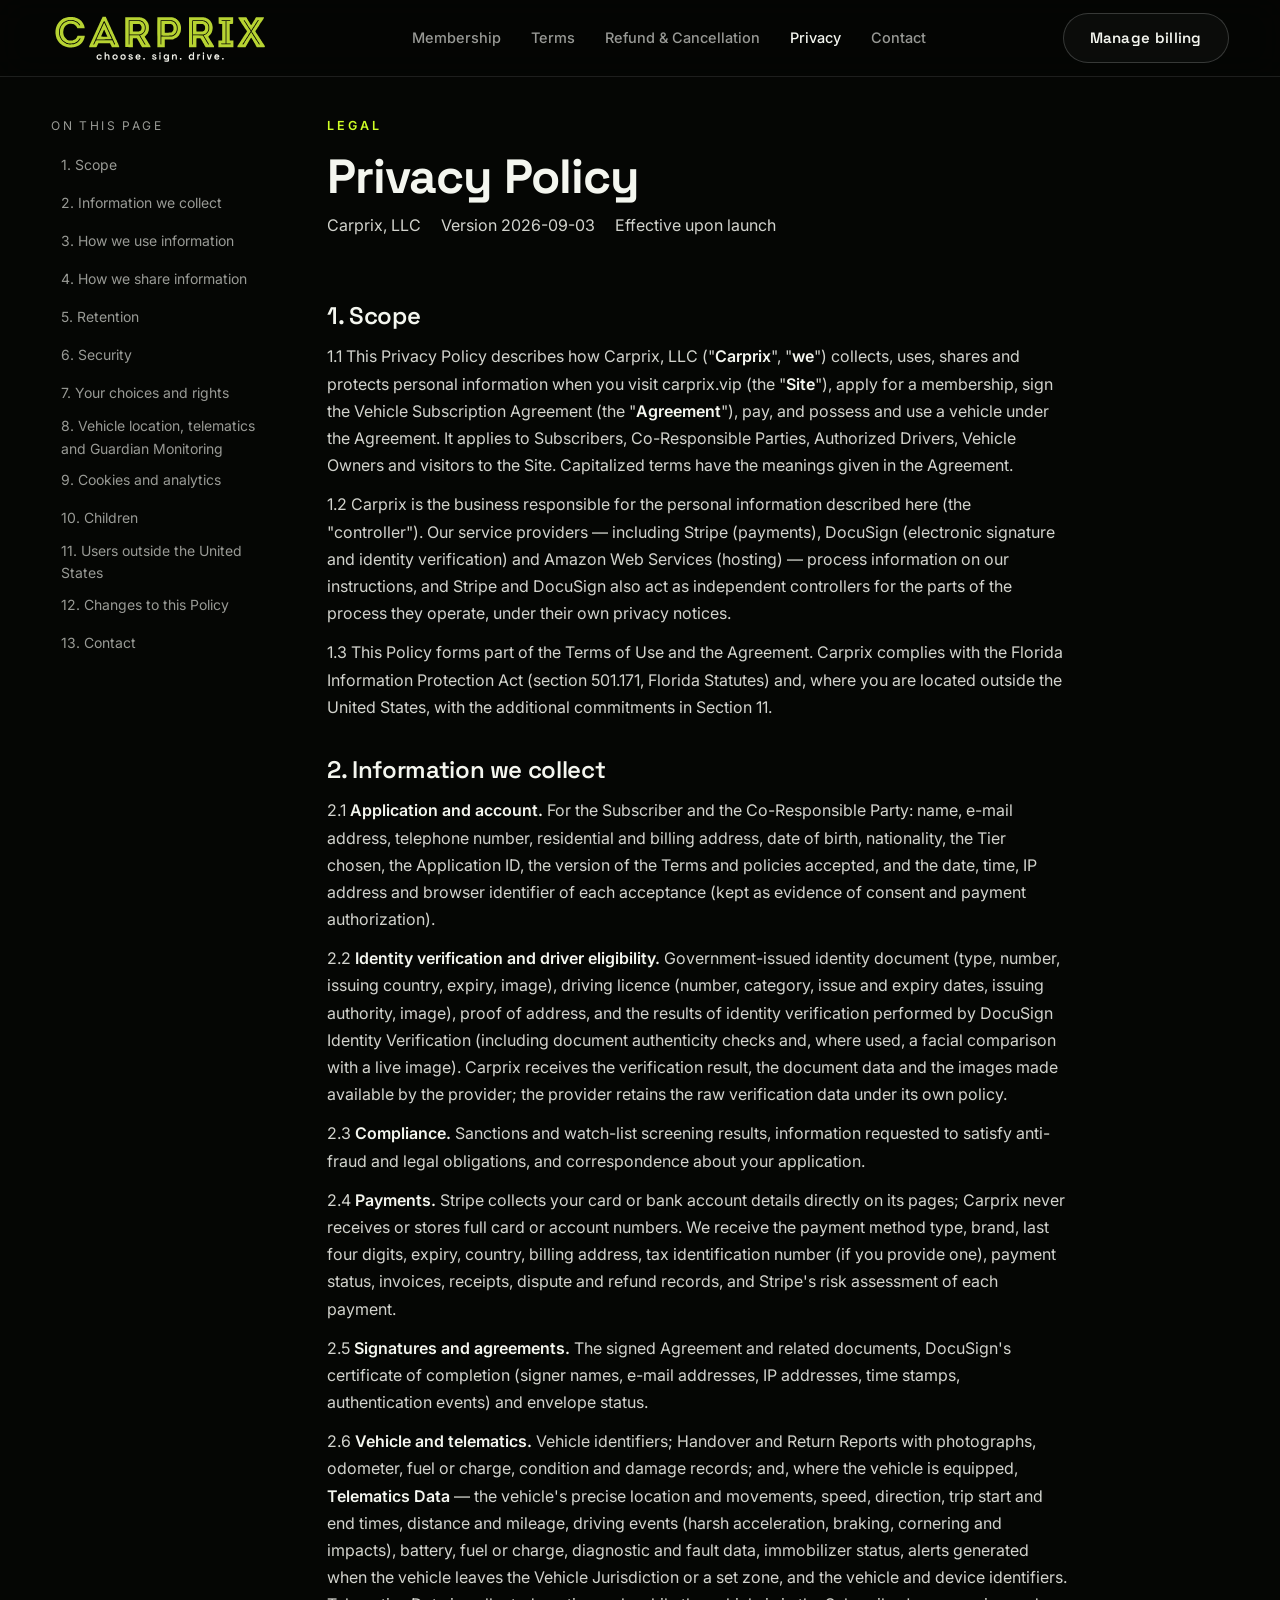
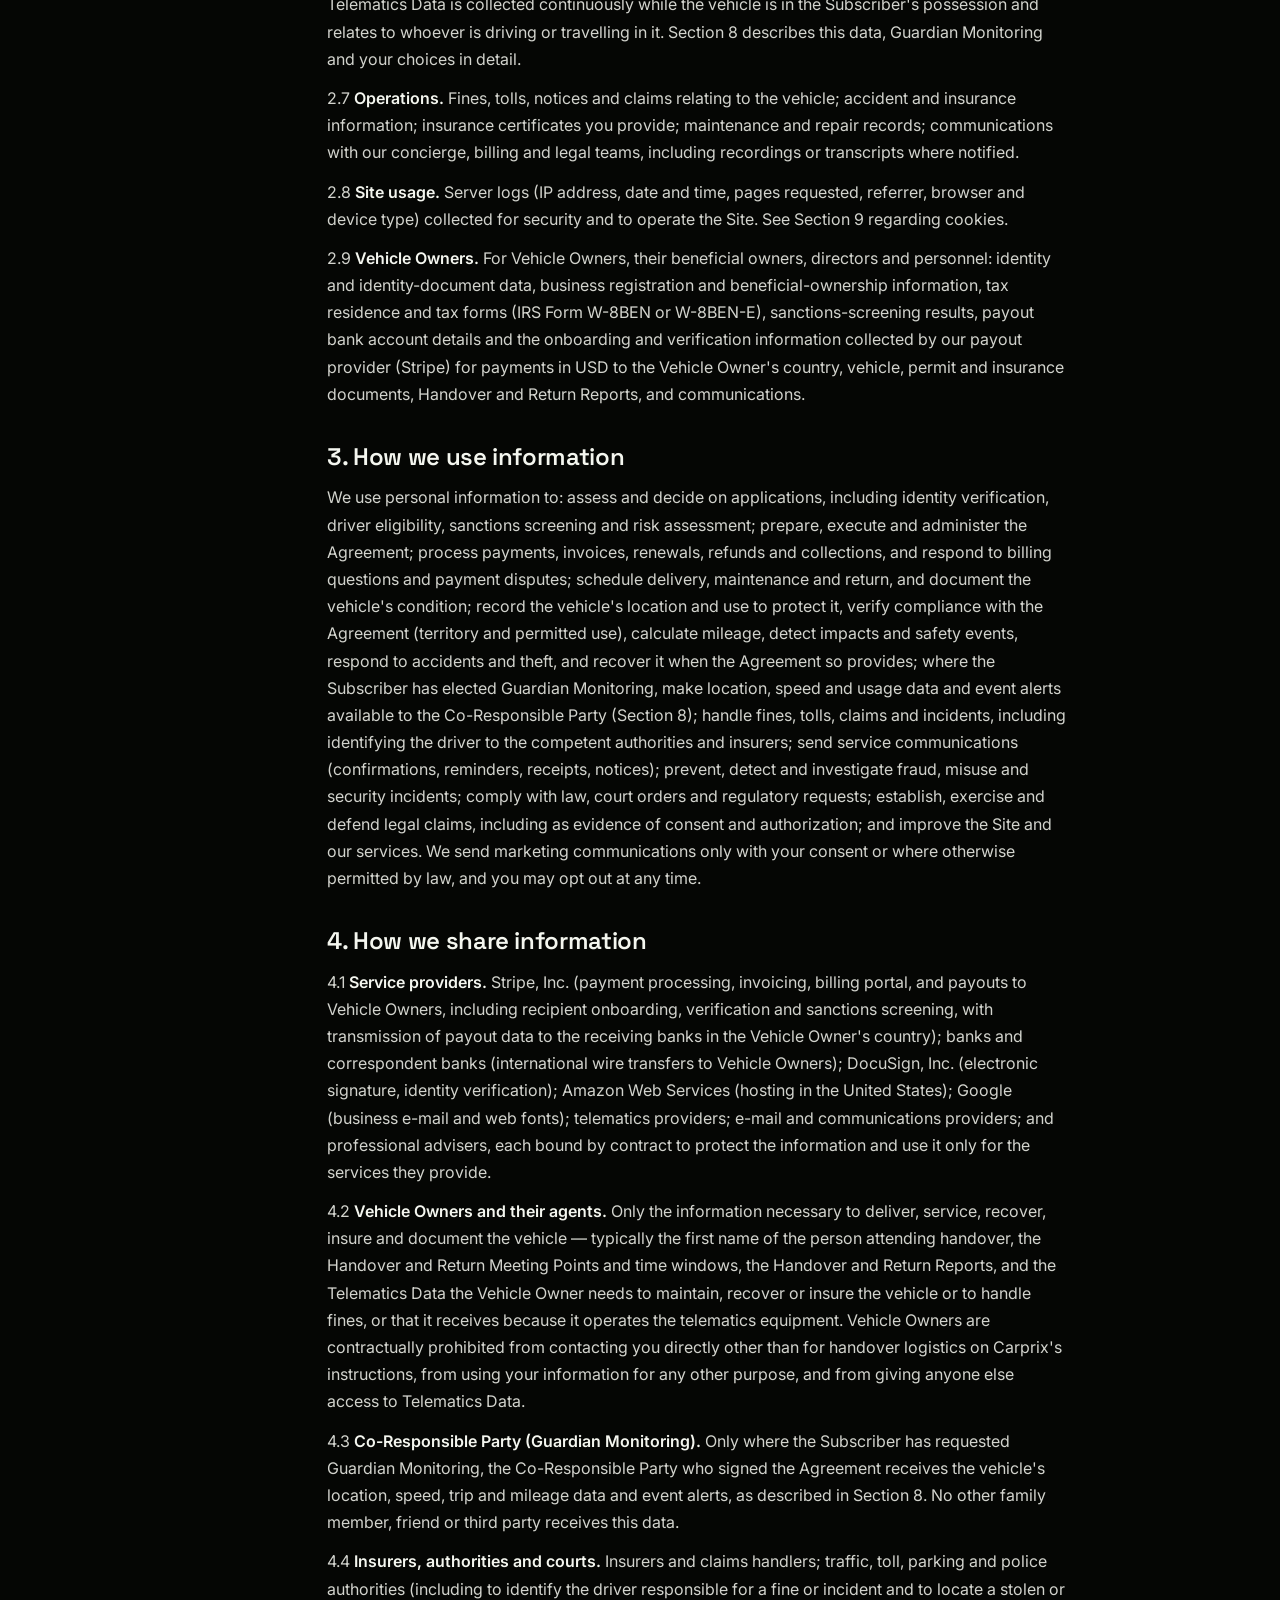
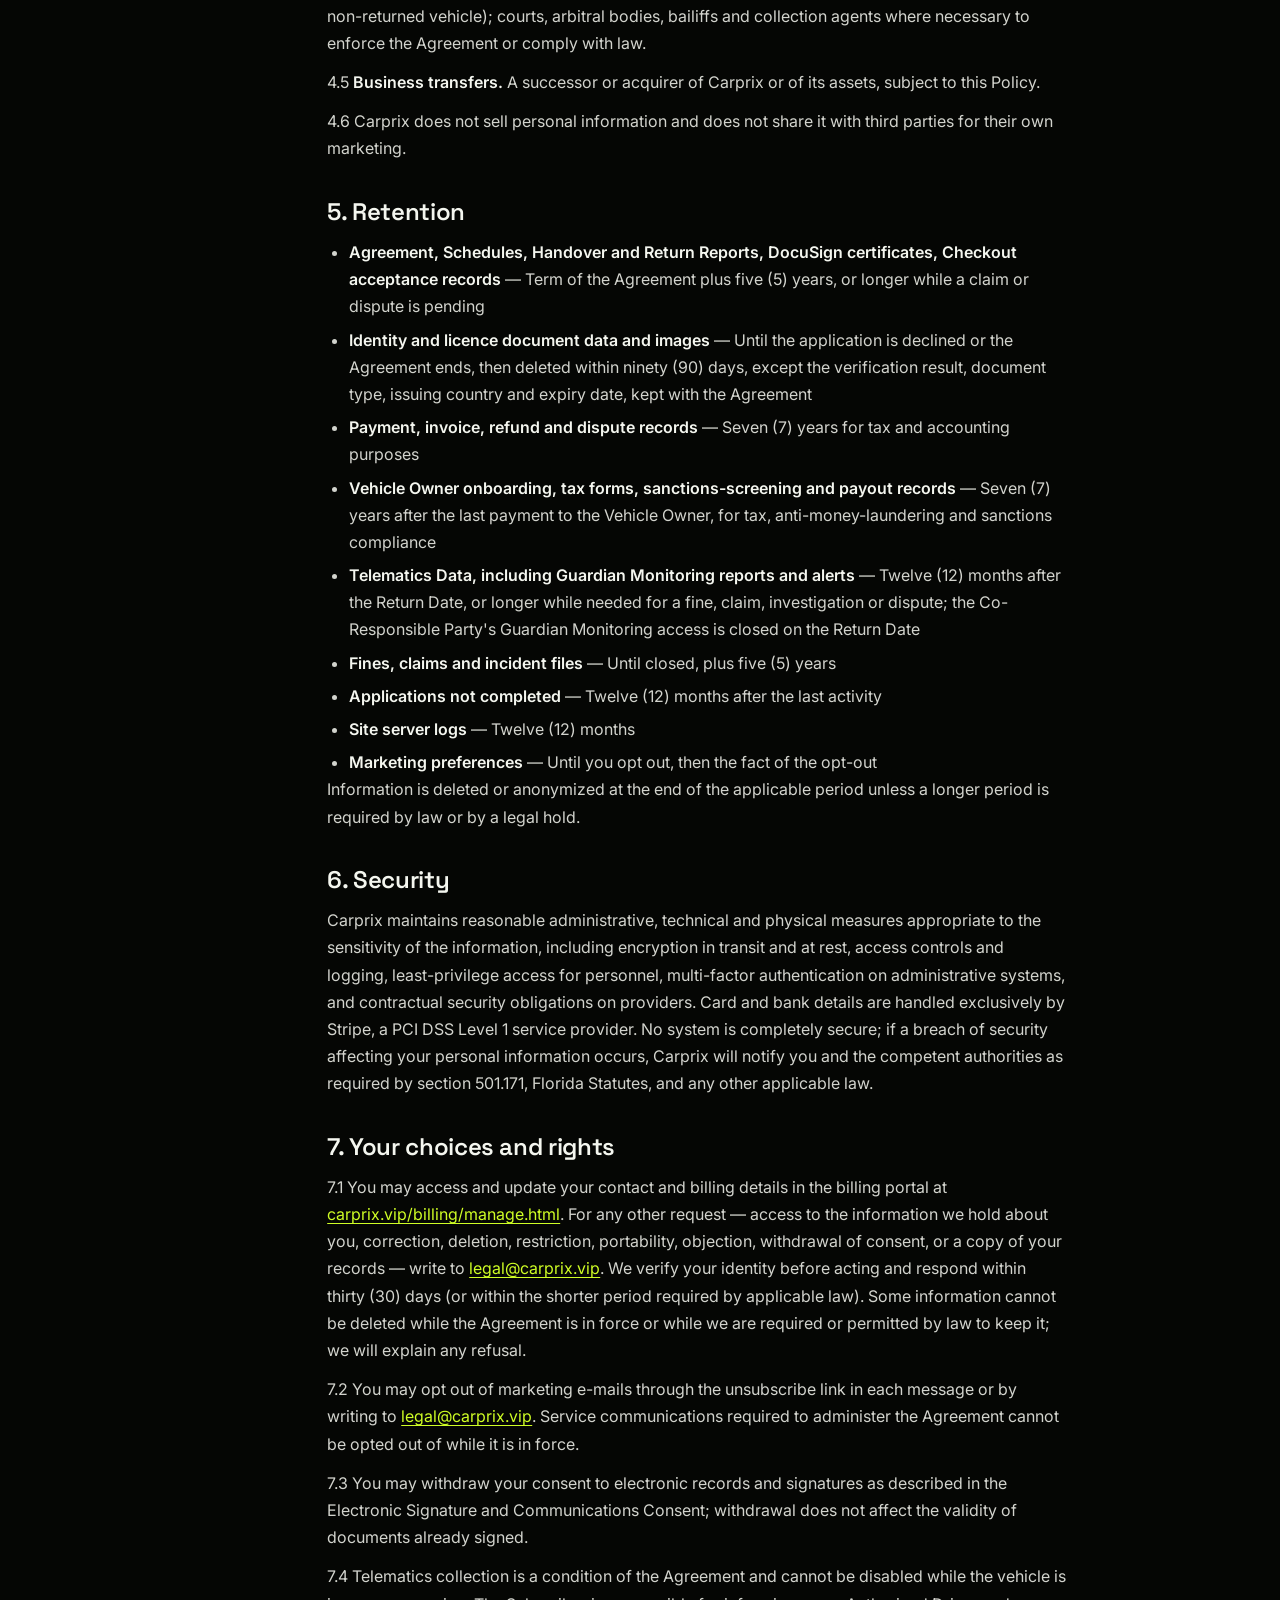
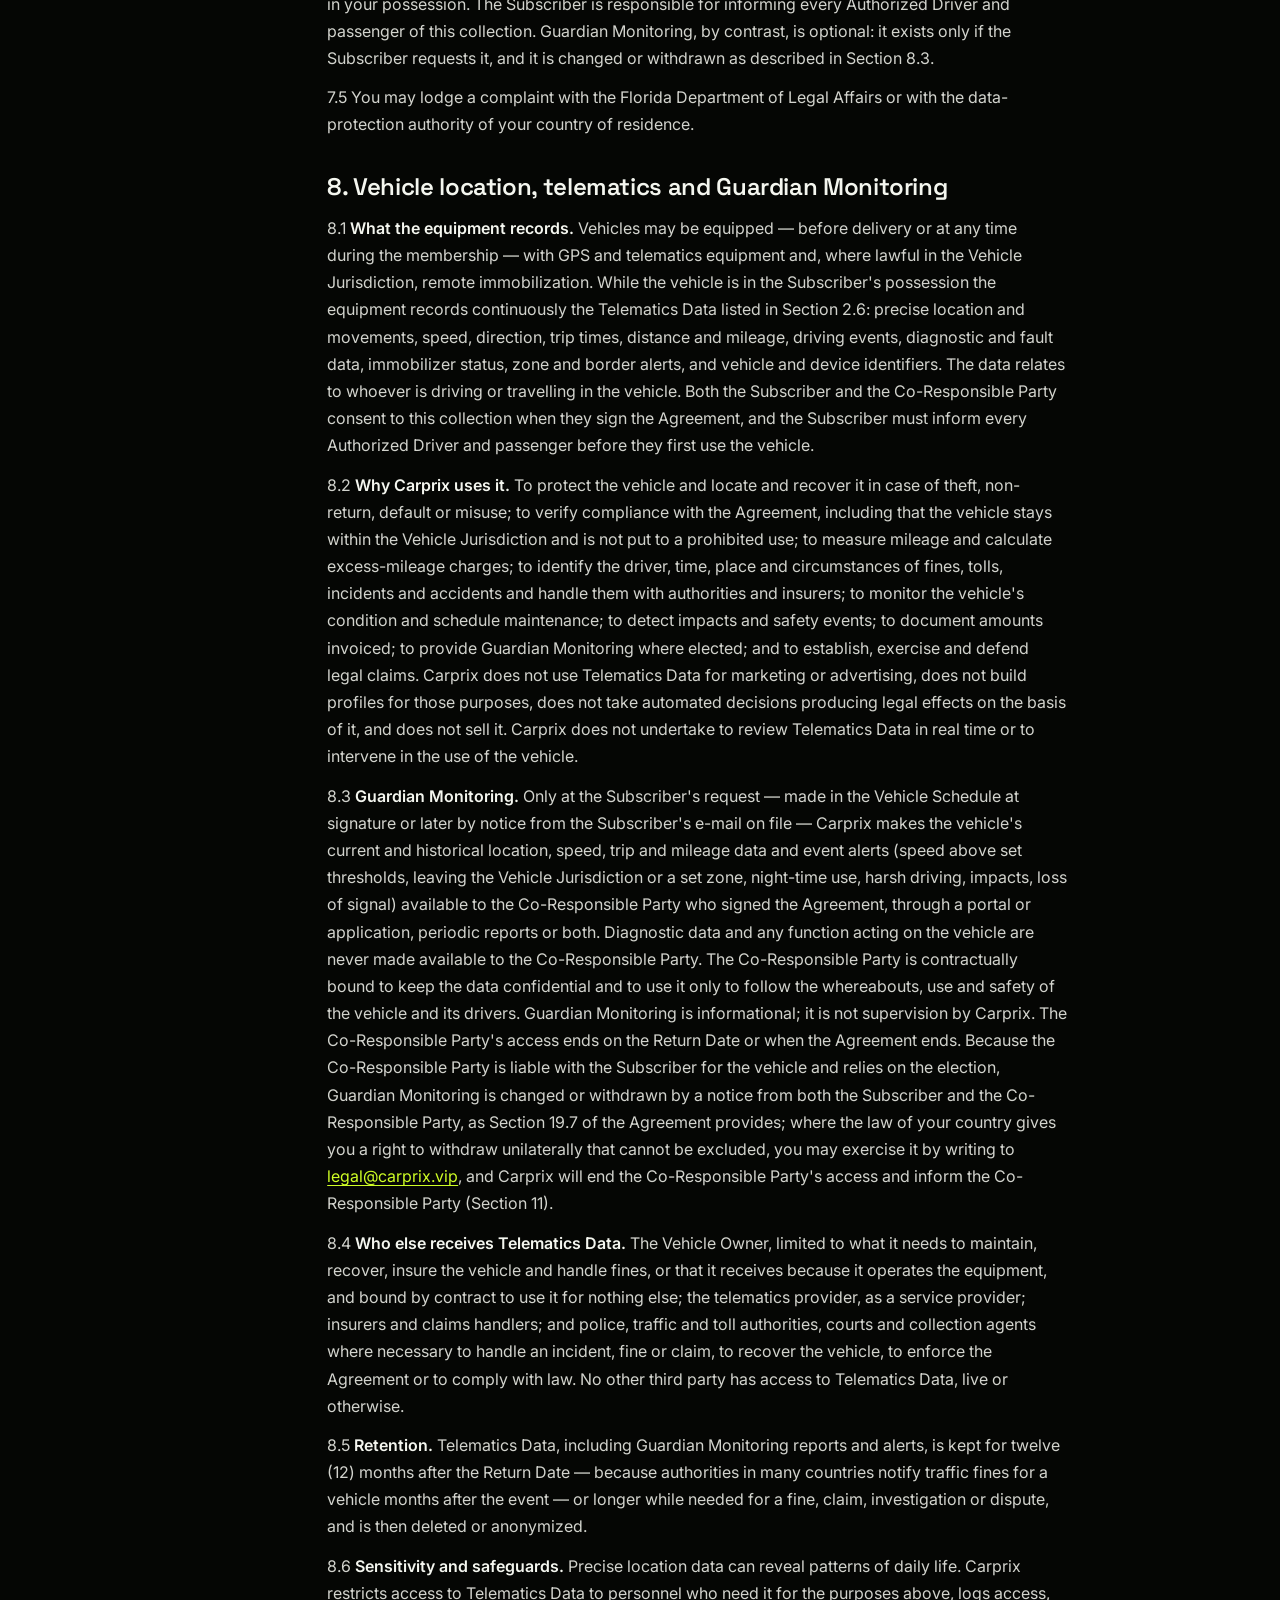
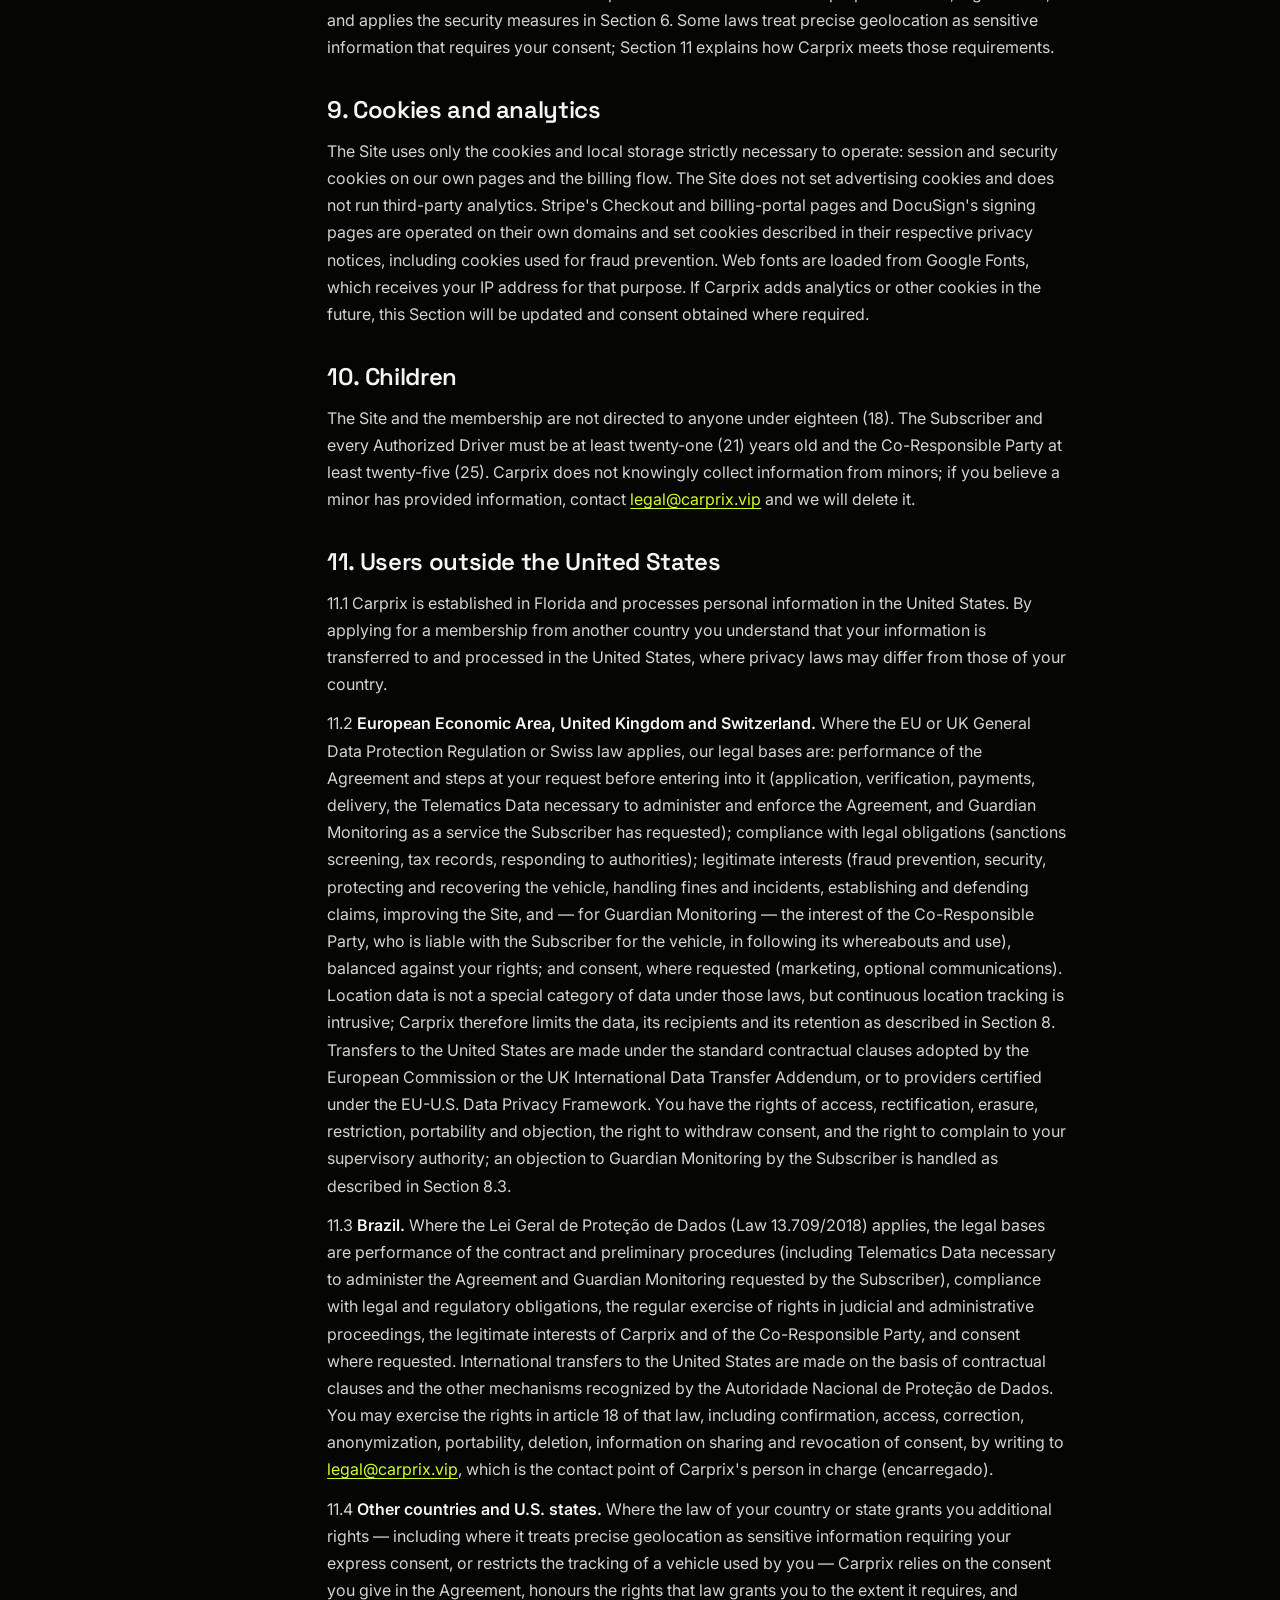
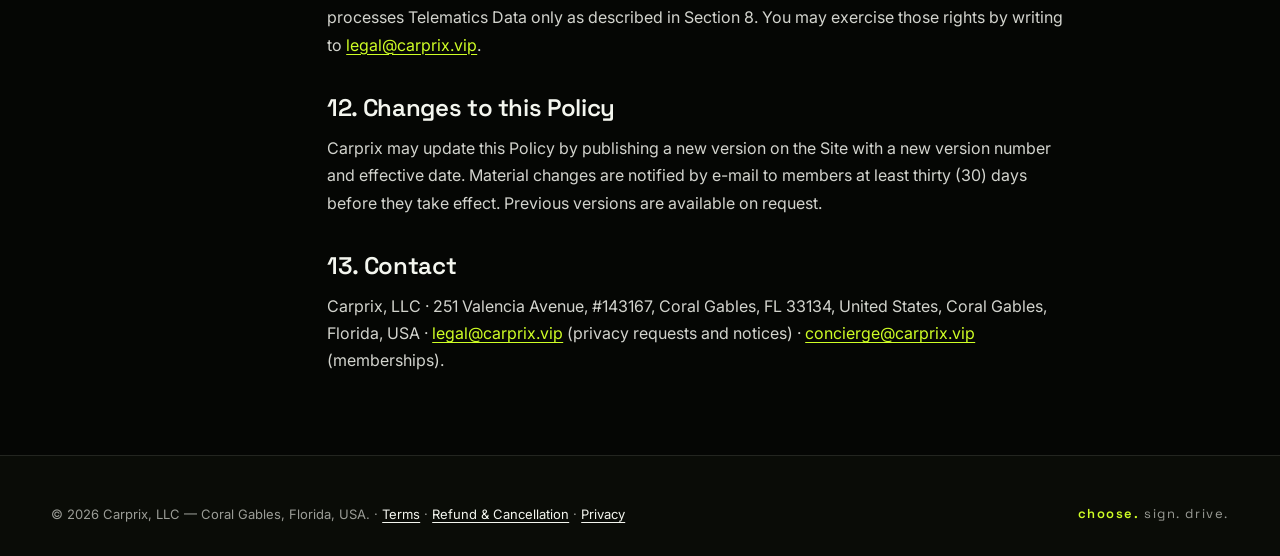
==== commit 76b6dba8: "The mark stays the mark: exact vector wordmark on ≥ 2 dppx, same drawing with a wider inline on 1×; " ====
--- a/privacy/index.html
+++ b/privacy/index.html
@@ -15,7 +15,7 @@
 <link rel="preconnect" href="https://fonts.googleapis.com">
 <link rel="preconnect" href="https://fonts.gstatic.com" crossorigin>
 <link href="https://fonts.googleapis.com/css2?family=Space+Grotesk:wght@500;600;700&family=Inter:wght@400;500;600&display=swap" rel="stylesheet">
-<link rel="stylesheet" href="/css/carprix.css?v=6">
+<link rel="stylesheet" href="/css/carprix.css?v=7">
 </head>
 <body>
 <a class="skip-link" href="#main">Skip to content</a>
@@ -24,10 +24,10 @@
   <div class="container nav">
     <a class="brand" href="/" aria-label="Carprix — home">
       <picture>
-        <!-- Vector wordmark (2026-09-03): the full lock-up (inline letters) on ≥ 2 dppx screens; the solid variant with a
-             bolder tagline on 1× screens, where the 3 px inline and the thin tagline blur below ~60 px. Same viewBox. -->
-        <source srcset="/assets/logo-wordmark.svg?v=6" type="image/svg+xml" media="(-webkit-min-device-pixel-ratio: 2), (min-resolution: 2dppx)">
-        <img src="/assets/logo-wordmark-solid.svg?v=6" alt="CARPRIX — choose. sign. drive." width="1756" height="376">
+        <!-- Vector wordmark (2026-09-03): the mark as designed on ≥ 2 dppx screens; on 1× screens the same drawing with the inline
+             widened 3 → 5 px and the tagline +1 px so the detail survives at 44–48 px (design/brand/logo/). Same viewBox. -->
+        <source srcset="/assets/logo-wordmark.svg?v=7" type="image/svg+xml" media="(-webkit-min-device-pixel-ratio: 2), (min-resolution: 2dppx)">
+        <img src="/assets/logo-wordmark-1x.svg?v=7" alt="CARPRIX — choose. sign. drive." width="1756" height="376">
       </picture>
     </a>
     <nav class="nav-links" id="navLinks" aria-label="Main navigation">
--- a/css/carprix.css
+++ b/css/carprix.css
@@ -389,7 +389,7 @@
 /* Footer */
 .footer { border-top: 1px solid var(--line); padding: 48px 0 32px; background: var(--bg-2); }
 .foot-grid { display: flex; justify-content: space-between; gap: 36px; flex-wrap: wrap; align-items: flex-start; }
-.foot-brand img, .foot-brand picture img { height: 44px; width: auto; margin-bottom: 16px; }
+.foot-brand img, .foot-brand picture img { height: 48px; width: auto; margin-bottom: 16px; }
 .foot-brand p { font-size: 13.5px; color: var(--muted); max-width: 36ch; }
 .foot-links { display: flex; gap: 48px; flex-wrap: wrap; }
 .foot-links .col .t { font-size: 12px; letter-spacing: .2em; text-transform: uppercase; color: var(--muted); margin-bottom: 10px; }
@@ -594,7 +594,7 @@
   .pricing__grid { grid-template-columns: repeat(3, 1fr); }
 }
 @media (min-width: 900px) {
-  .brand img, .brand picture img { height: 44px; }
+  .brand img, .brand picture img { height: 48px; }  /* vector mark: 48 px gives the inline detail room on 1× screens */
   .fleet__tiers { grid-template-columns: repeat(3, 1fr); }
   .cosign__grid { grid-template-columns: 1.1fr .9fr; gap: 64px; }
   .legal__grid { grid-template-columns: 220px 1fr; gap: 56px; }
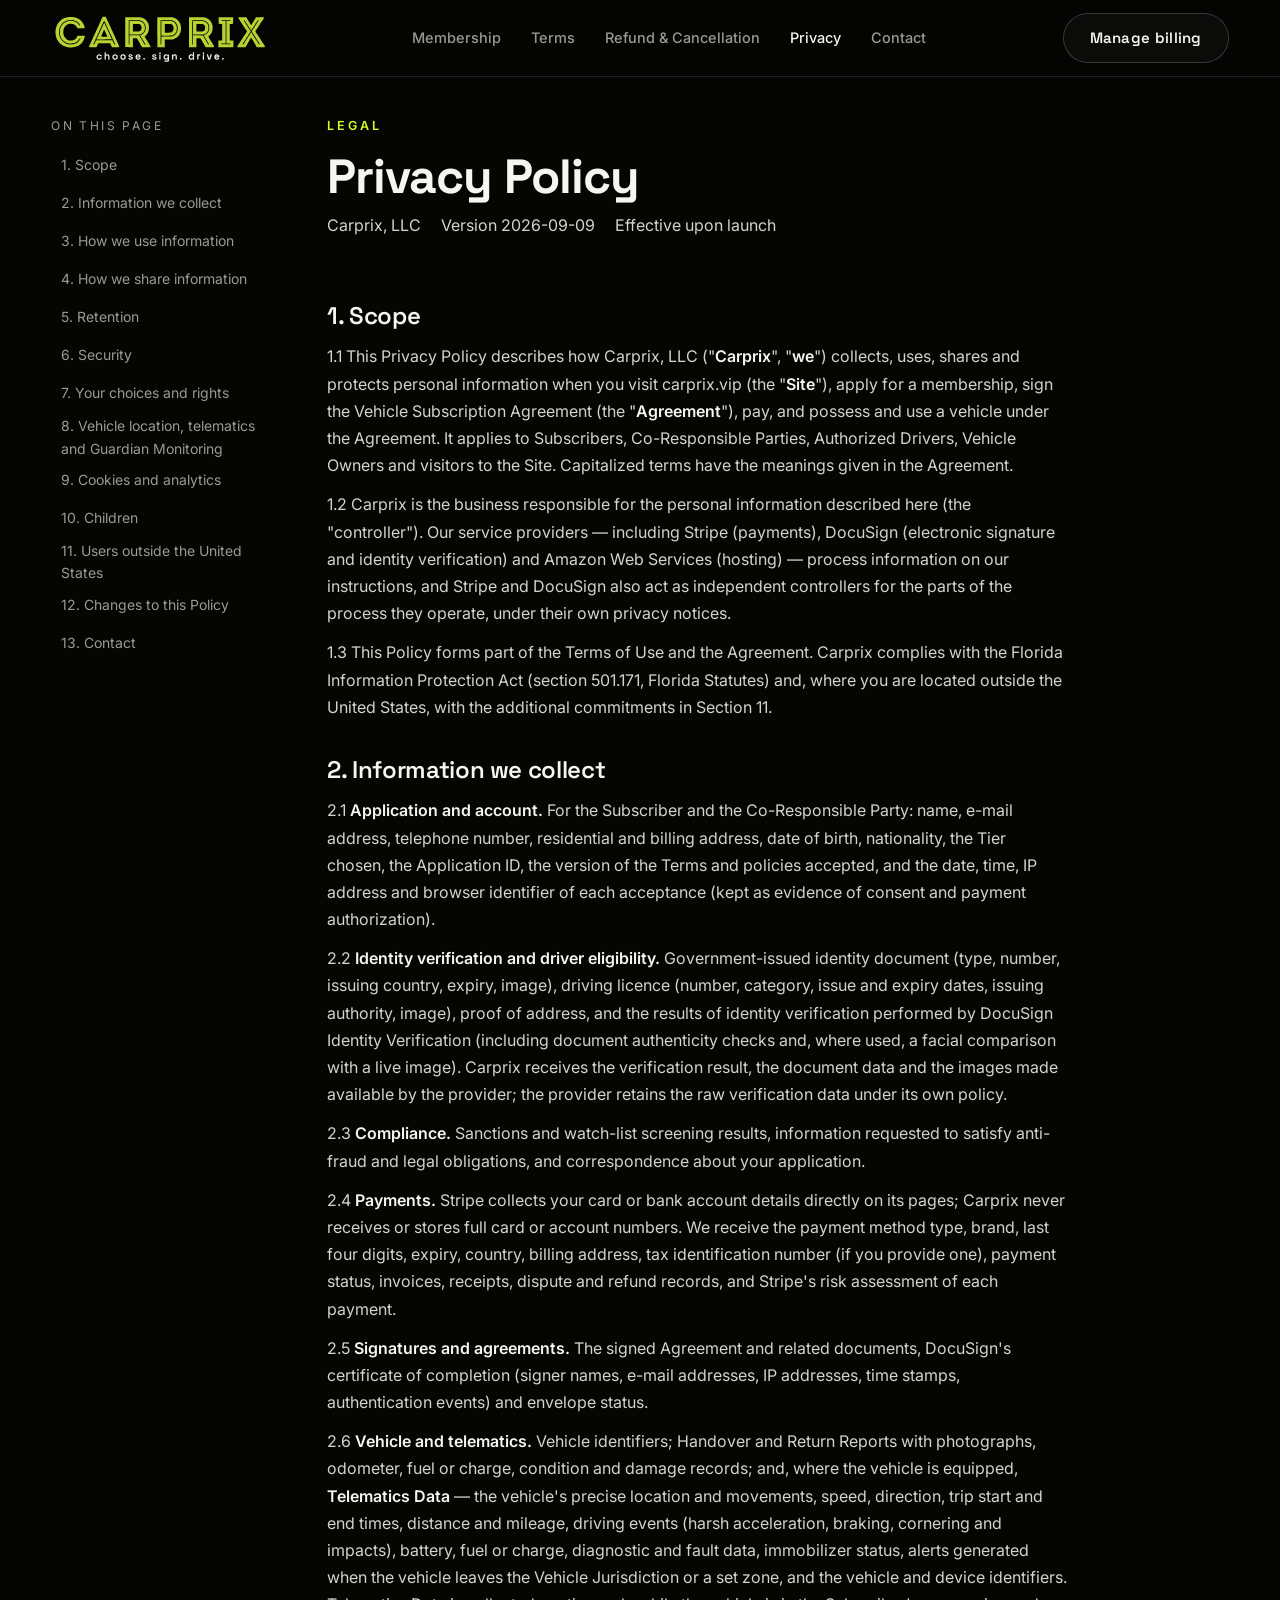
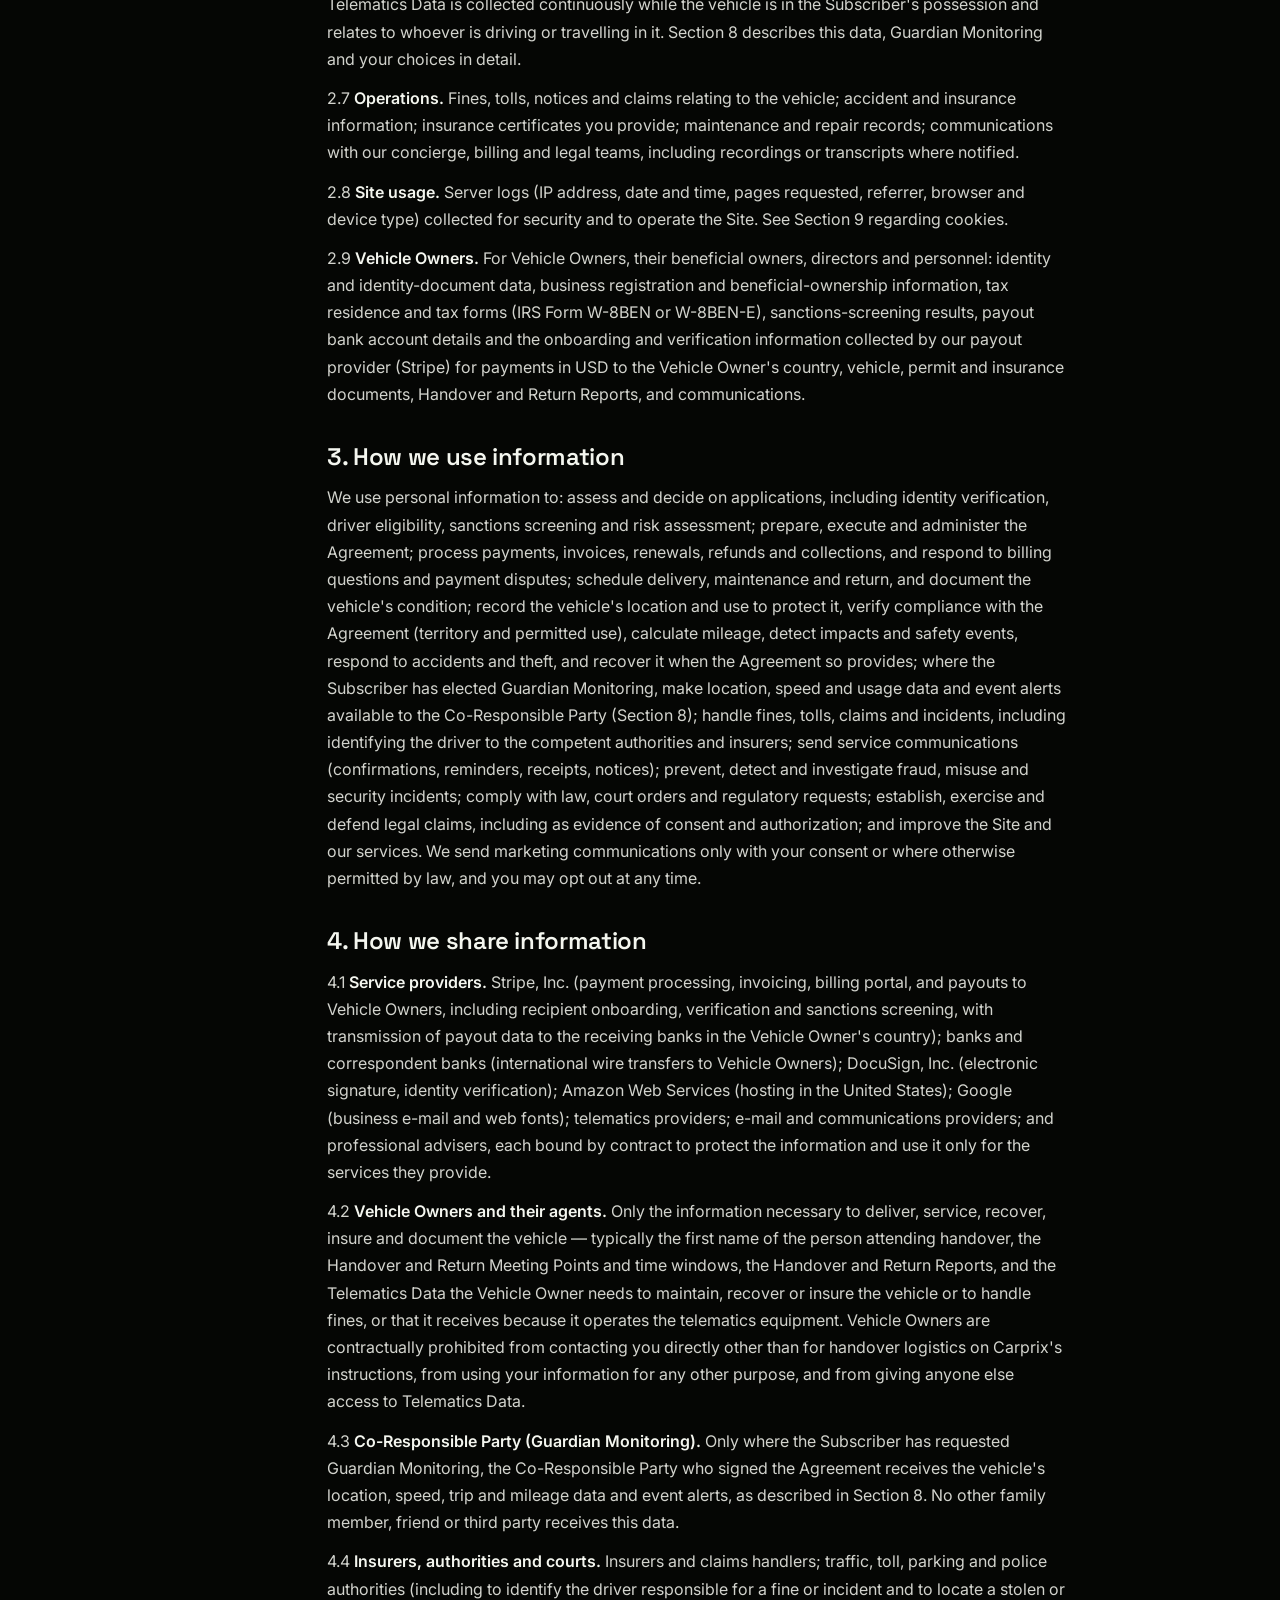
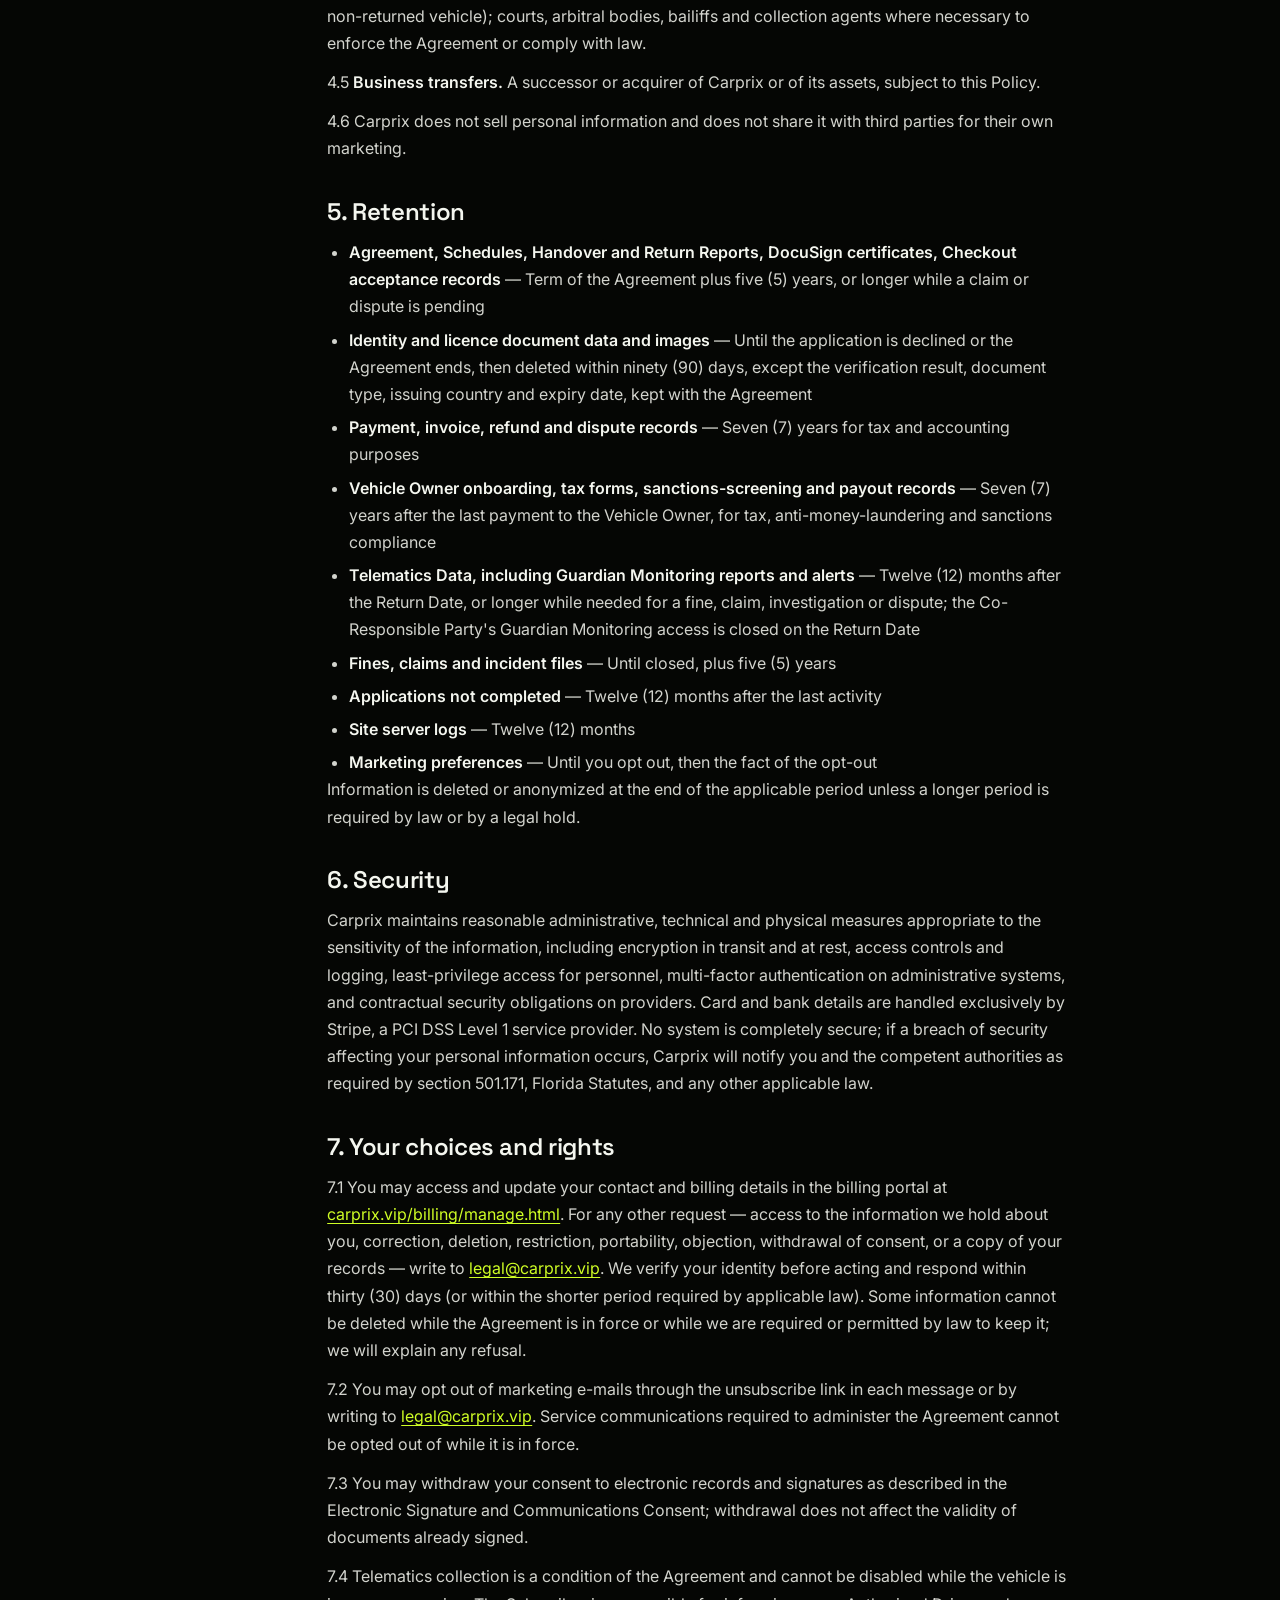
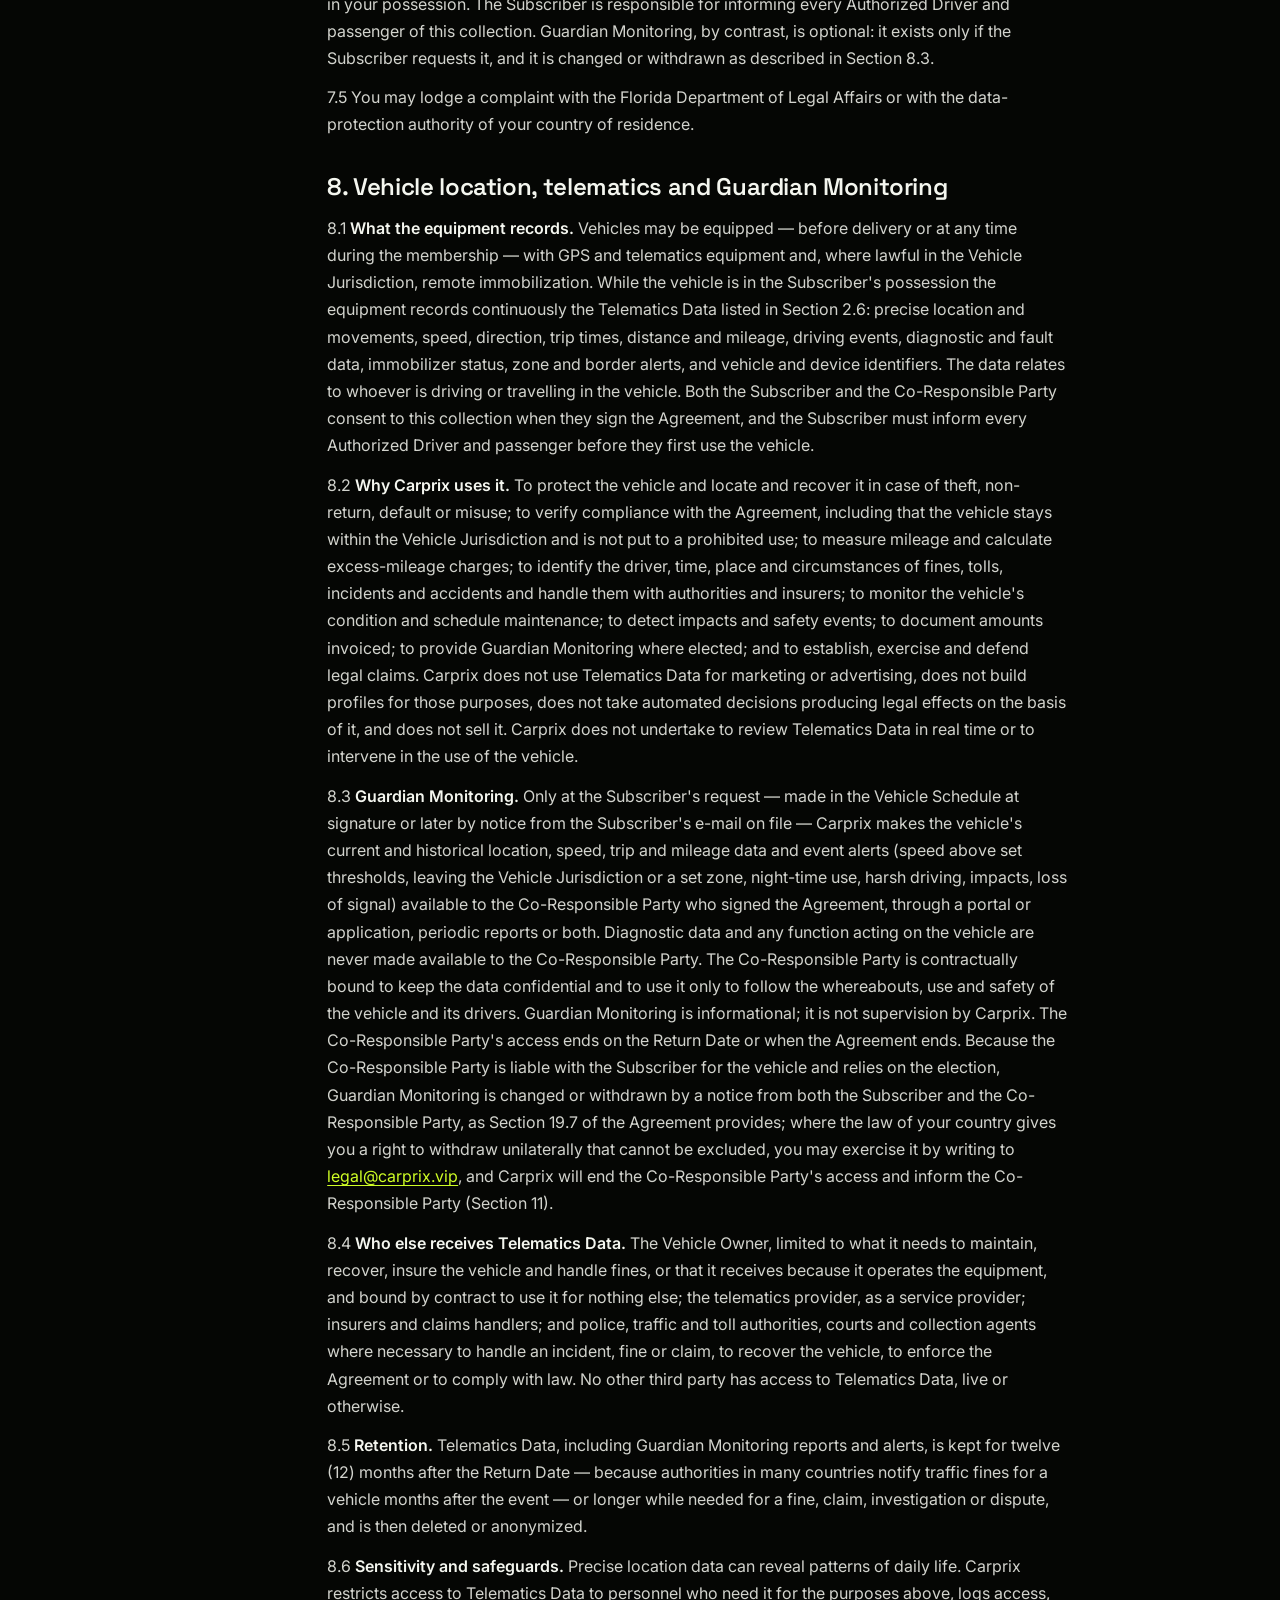
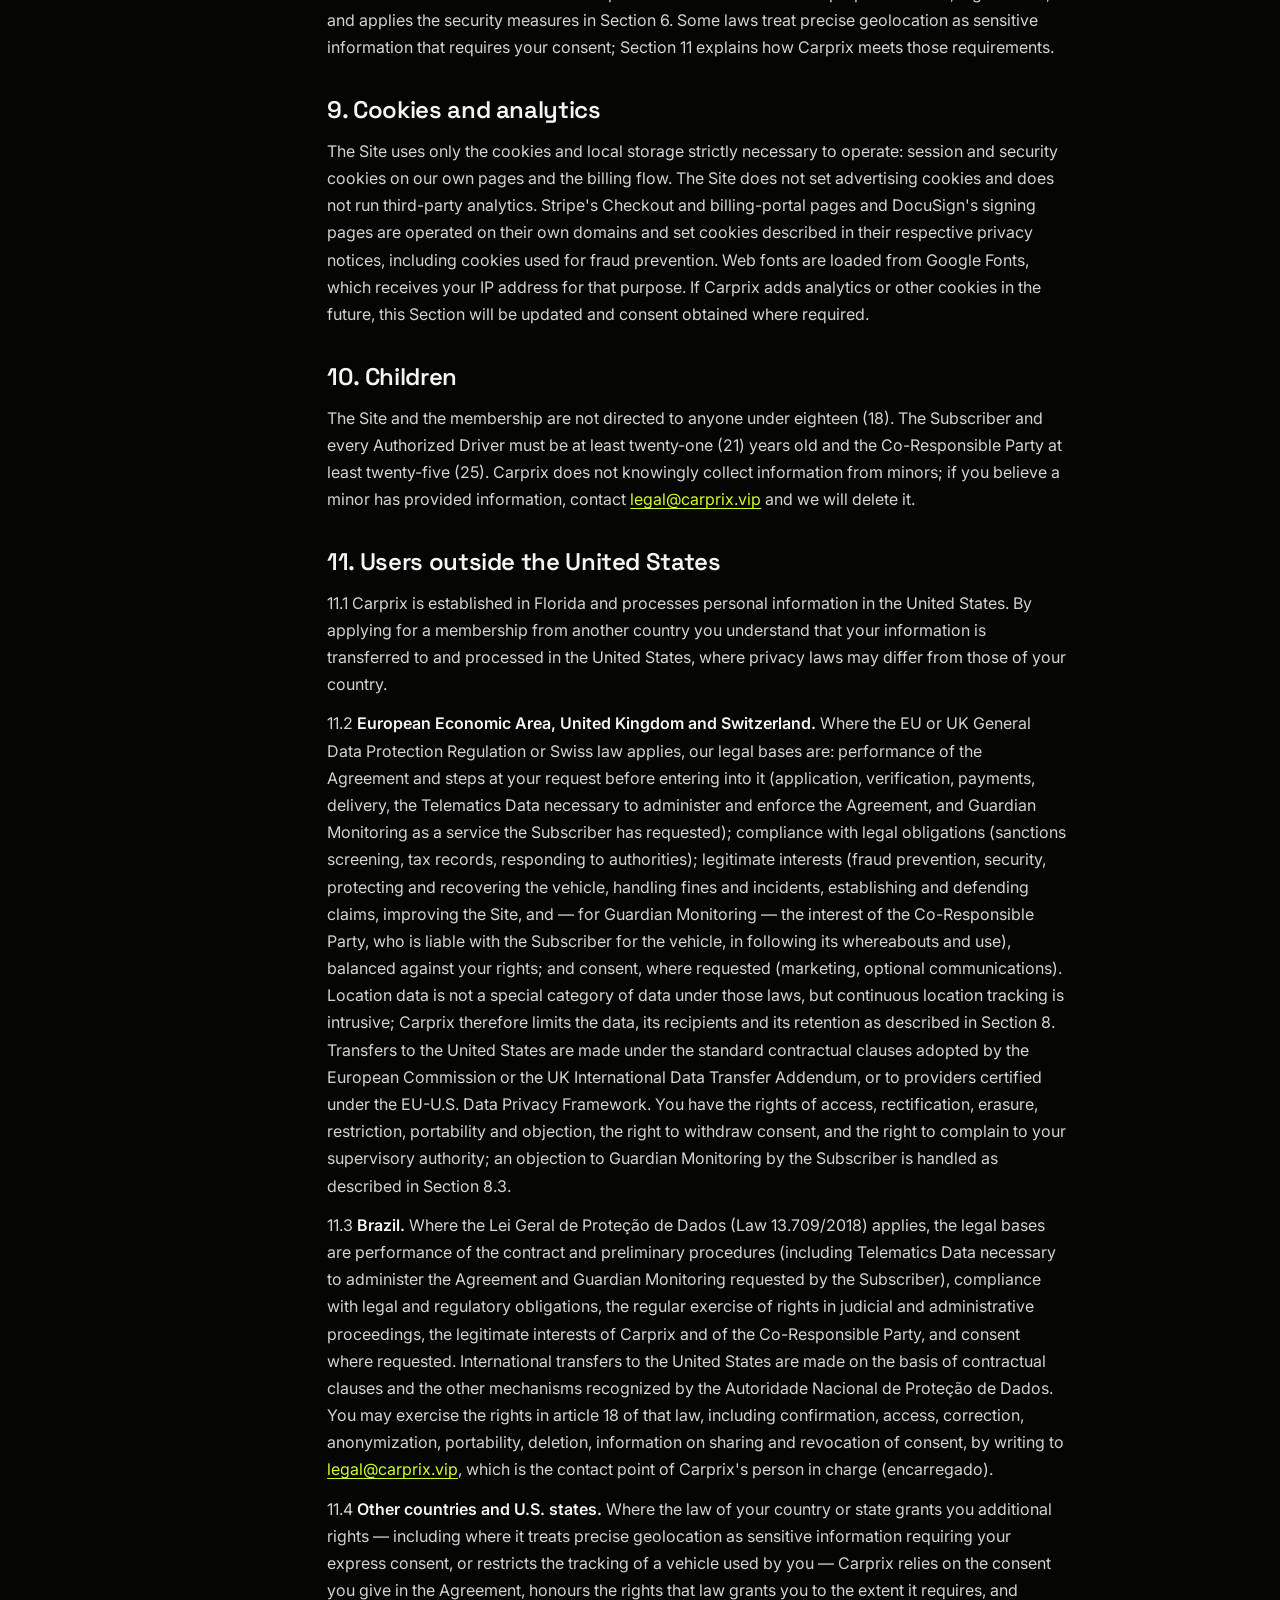
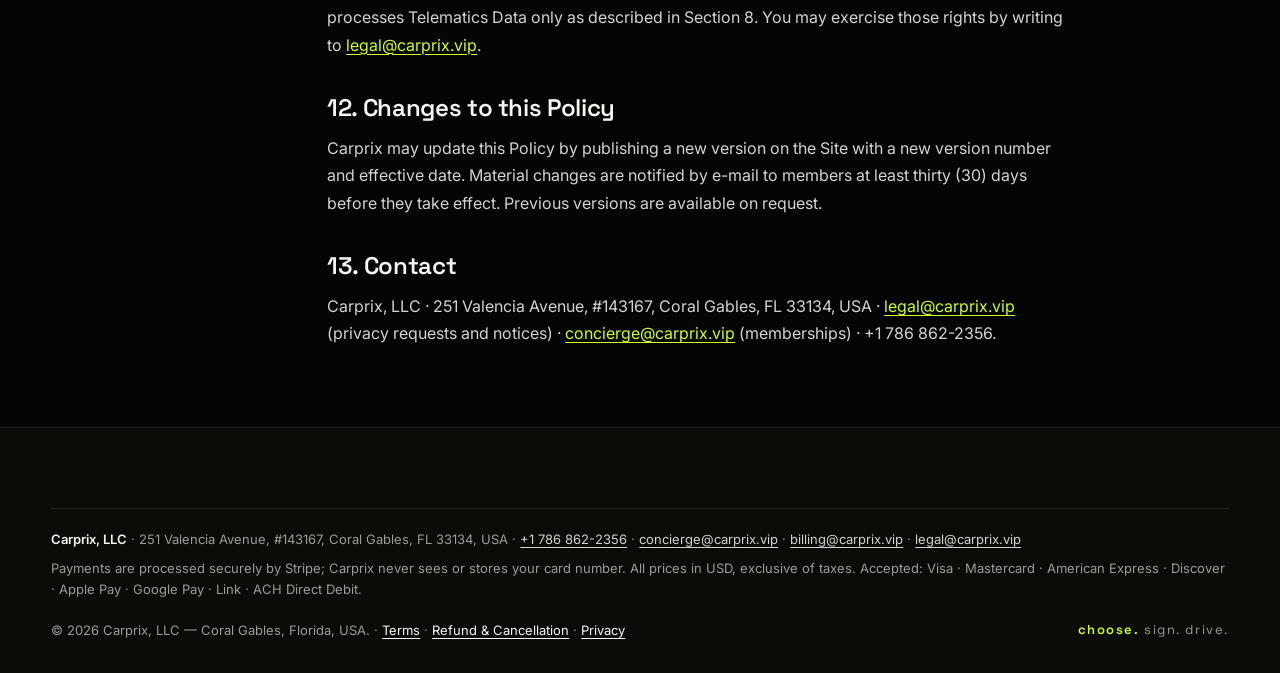
==== commit f68f2efc: "Stripe compliance (D26): owner of the membership / product = subscription; company details + payment" ====
--- a/privacy/index.html
+++ b/privacy/index.html
@@ -15,7 +15,7 @@
 <link rel="preconnect" href="https://fonts.googleapis.com">
 <link rel="preconnect" href="https://fonts.gstatic.com" crossorigin>
 <link href="https://fonts.googleapis.com/css2?family=Space+Grotesk:wght@500;600;700&family=Inter:wght@400;500;600&display=swap" rel="stylesheet">
-<link rel="stylesheet" href="/css/carprix.css?v=7">
+<link rel="stylesheet" href="/css/carprix.css?v=8">
 </head>
 <body>
 <a class="skip-link" href="#main">Skip to content</a>
@@ -70,7 +70,7 @@
     <article class="legal__body">
       <div class="kicker">Legal</div>
       <h1>Privacy Policy</h1>
-      <p class="legal__meta"><span>Carprix, LLC</span><span>Version <time datetime="2026-09-03">2026-09-03</time></span><span>Effective upon launch</span></p>
+      <p class="legal__meta"><span>Carprix, LLC</span><span>Version <time datetime="2026-09-09">2026-09-09</time></span><span>Effective upon launch</span></p>
 
       <section id="scope" aria-labelledby="h-scope">
         <h2 id="h-scope">1. Scope</h2>
@@ -172,7 +172,7 @@
 
       <section id="contact" aria-labelledby="h-contact">
         <h2 id="h-contact">13. Contact</h2>
-        <p>Carprix, LLC · 251 Valencia Avenue, #143167, Coral Gables, FL 33134, United States, Coral Gables, Florida, USA · <a href="mailto:legal@carprix.vip">legal@carprix.vip</a> (privacy requests and notices) · <a href="mailto:concierge@carprix.vip">concierge@carprix.vip</a> (memberships).</p>
+        <p>Carprix, LLC · 251 Valencia Avenue, #143167, Coral Gables, FL 33134, USA · <a href="mailto:legal@carprix.vip">legal@carprix.vip</a> (privacy requests and notices) · <a href="mailto:concierge@carprix.vip">concierge@carprix.vip</a> (memberships) · +1 786 862-2356.</p>
       </section>
     </article>
   </div>
@@ -180,6 +180,11 @@
 
 <footer class="footer">
   <div class="container">
+    <!-- D26/S5 (2026-09-09): company identification, contact and payment-security details (Stripe website checklist). -->
+    <div class="foot-legal">
+      <p><strong>Carprix, LLC</strong> · 251 Valencia Avenue, #143167, Coral Gables, FL 33134, USA · <a href="tel:+17868622356">+1 786 862-2356</a> · <a href="mailto:concierge@carprix.vip">concierge@carprix.vip</a> · <a href="mailto:billing@carprix.vip">billing@carprix.vip</a> · <a href="mailto:legal@carprix.vip">legal@carprix.vip</a></p>
+      <p>Payments are processed securely by Stripe; Carprix never sees or stores your card number. All prices in USD, exclusive of taxes. Accepted: Visa · Mastercard · American Express · Discover · Apple Pay · Google Pay · Link · ACH Direct Debit.</p>
+    </div>
     <div class="foot-bottom foot-bottom--solo">
       <span>© 2026 Carprix, LLC — Coral Gables, Florida, USA. · <a href="/terms/">Terms</a> · <a href="/refund-policy/">Refund &amp; Cancellation</a> · <a href="/privacy/">Privacy</a></span>
       <span class="tag"><b>choose.</b> sign. drive.</span>
--- a/css/carprix.css
+++ b/css/carprix.css
@@ -395,6 +395,13 @@
 .foot-links .col .t { font-size: 12px; letter-spacing: .2em; text-transform: uppercase; color: var(--muted); margin-bottom: 10px; }
 .foot-links .col a { display: inline-flex; align-items: center; min-height: 44px; font-size: 14.5px; color: var(--text); opacity: .85; transition: color .2s; }
 .foot-links .col a:hover { color: var(--lime); opacity: 1; }
+/* D26/S5 (2026-09-09): company identification + payment-security line above the copyright row (Stripe website checklist) */
+.foot-legal { margin-top: 32px; padding-top: 20px; border-top: 1px solid var(--line); display: grid; gap: 8px; font-size: 13px; line-height: 1.6; color: var(--muted); }
+.foot-legal p { margin: 0; max-width: none; }
+.foot-legal strong { color: var(--text); font-weight: 600; }
+.foot-legal a { color: var(--text); opacity: .85; text-decoration: underline; text-underline-offset: 3px; display: inline-block; padding: 8px 2px; margin: -8px -2px; }
+.foot-legal a:hover { color: var(--lime); opacity: 1; }
+.foot-legal + .foot-bottom { margin-top: 20px; }
 .foot-bottom { margin-top: 36px; padding-top: 22px; border-top: 1px solid var(--line); display: flex; justify-content: space-between; gap: 16px; flex-wrap: wrap; font-size: 13px; color: var(--muted); }
 .foot-bottom b { color: var(--lime); font-weight: 600; }
 .foot-bottom a { display: inline-block; padding: 12px 4px; margin: -12px -4px; color: var(--text); text-decoration: underline; text-underline-offset: 3px; }
